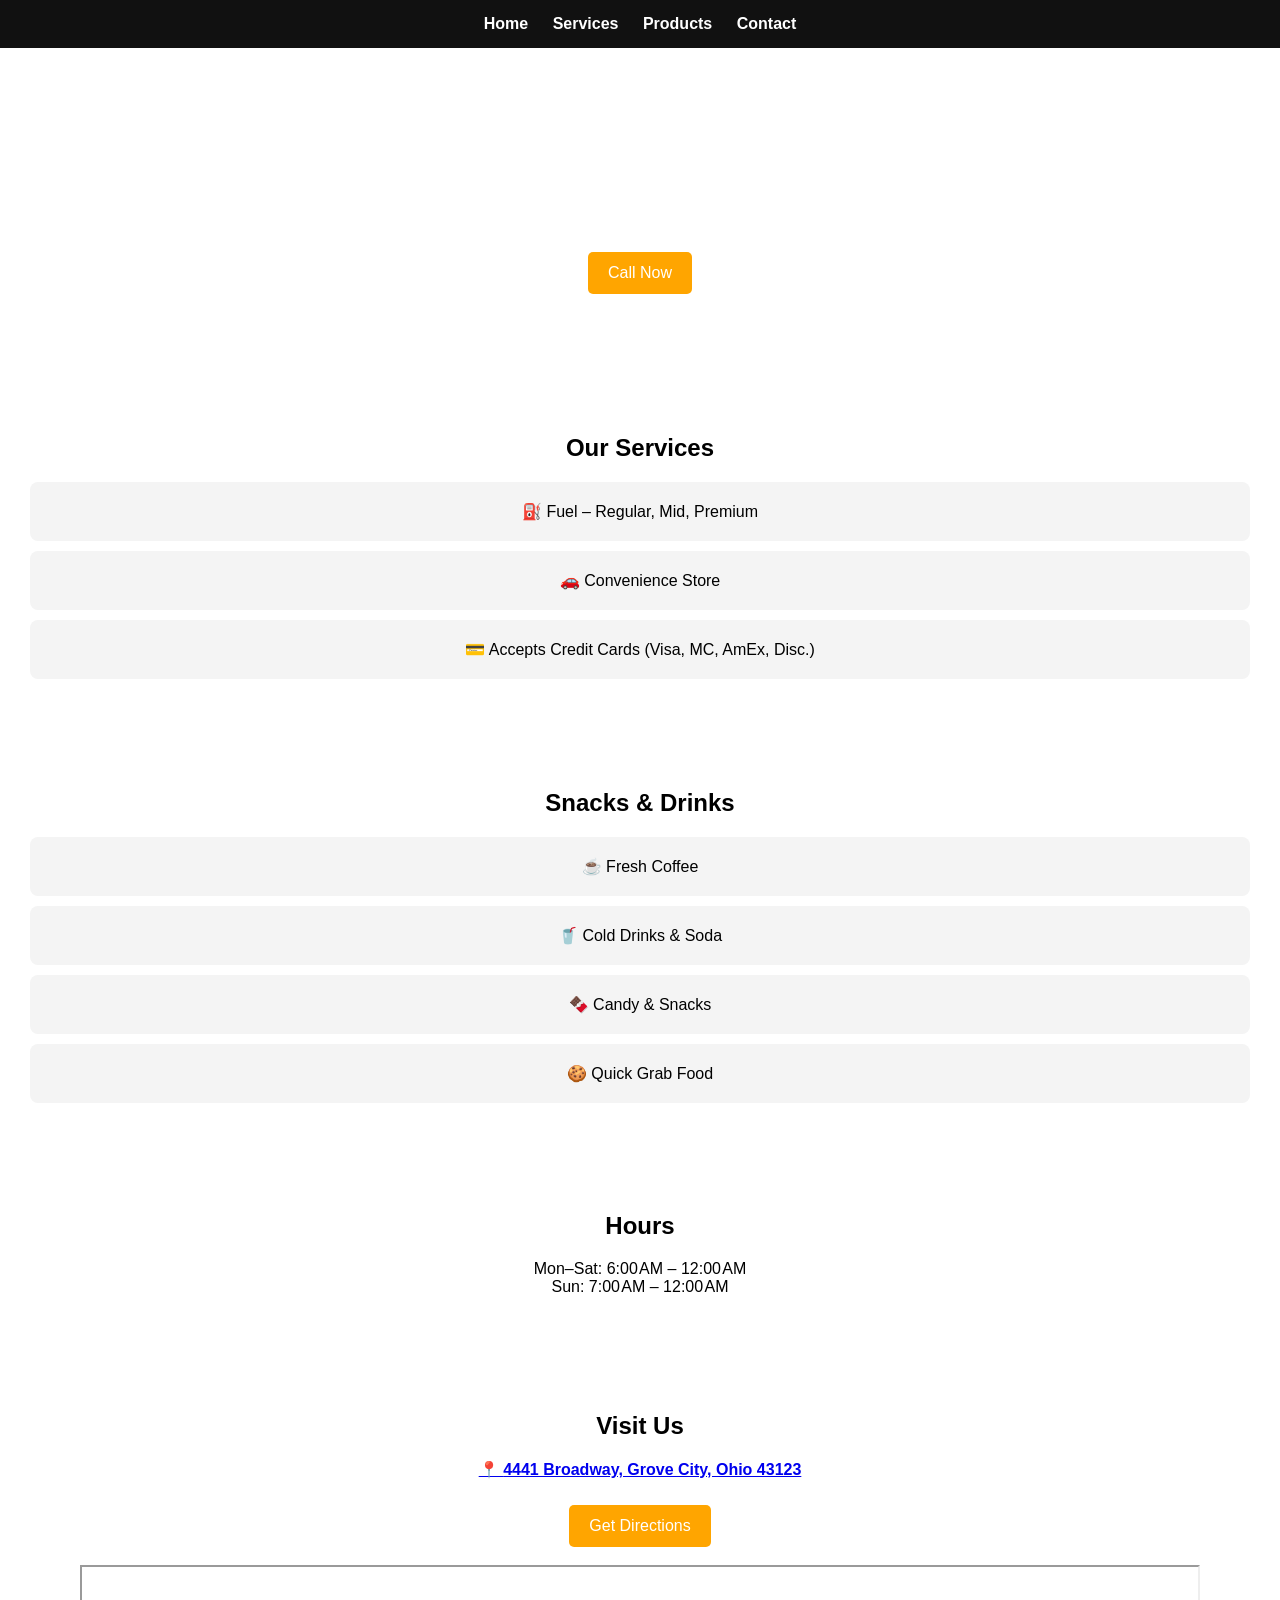
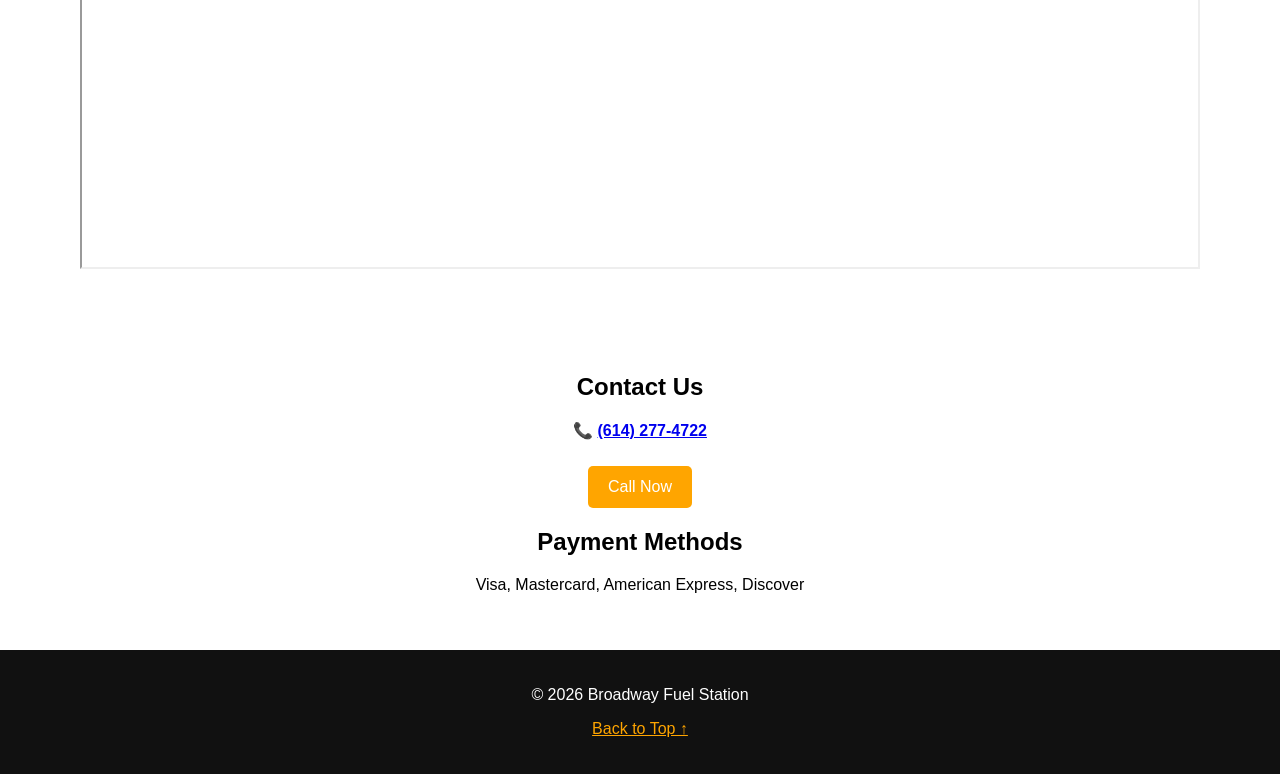
==== index.html @ 8892ad9f "Update index.html" ====
<!DOCTYPE html>
<html lang="en">
<head>
  <meta charset="UTF-8">
  <meta name="viewport" content="width=device-width, initial-scale=1.0">
  <title>Broadway Fuel Station | Gas Station in Grove City Ohio</title>
  <meta name="description" content="Broadway Fuel Station in Grove City Ohio offers gas, snacks, coffee, and quick service. Visit us at 4441 Broadway for fuel and convenience.">
  <style>
    html { scroll-behavior: smooth; }
    body { margin:0; font-family: Arial, sans-serif; }
    nav { background:#111; padding:15px; text-align:center; }
    nav a { color:white; margin:10px; text-decoration:none; font-weight:bold; }
    header {
      background:url('https://images.unsplash.com/photo-1556745757-8d76bdb6984b') no-repeat center/cover;
      color:white; padding:80px 20px; text-align:center;
    }
    section { padding:40px 20px; text-align:center; }
    .btn {
      background:orange; color:white; padding:12px 20px; text-decoration:none;
      display:inline-block; margin-top:10px; border-radius:5px;
    }
    .card {
      background:#f4f4f4; margin:10px; padding:20px; border-radius:8px;
    }
    footer {
      background:#111; color:white; text-align:center; padding:20px;
    }
  </style>
</head>
<body>

<!-- NAVIGATION -->
<nav>
  <a href="#home">Home</a>
  <a href="#services">Services</a>
  <a href="#products">Products</a>
  <a href="#contact">Contact</a>
</nav>

<!-- HERO HEADER -->
<header id="home">
  <h1><b>Broadway Fuel Station</b></h1>
  <p>Gas • Snacks • Coffee • Open Daily in Grove City</p>
  <a class="btn" href="tel:6142774722">Call Now</a>
</header>

<!-- SERVICES / AMENITIES -->
<section id="services">
  <h2><b>Our Services</b></h2>
  <div class="card">⛽ Fuel – Regular, Mid, Premium</div>
  <div class="card">🚗 Convenience Store</div>
  <div class="card">💳 Accepts Credit Cards (Visa, MC, AmEx, Disc.)</div>
</section>

<!-- PRODUCTS / SNACKS & DRINKS -->
<section id="products">
  <h2><b>Snacks & Drinks</b></h2>
  <div class="card">☕ Fresh Coffee</div>
  <div class="card">🥤 Cold Drinks & Soda</div>
  <div class="card">🍫 Candy & Snacks</div>
  <div class="card">🍪 Quick Grab Food</div>
</section>

<!-- OPENING HOURS -->
<section id="hours">
  <h2><b>Hours</b></h2>
  <p>Mon–Sat: 6:00 AM – 12:00 AM<br>Sun: 7:00 AM – 12:00 AM</p>
</section>

<!-- LOCATION & MAP -->
<section>
  <h2><b>Visit Us</b></h2>
  <p>
    <a href="https://www.google.com/maps?q=4441+Broadway+Grove+City+Ohio" target="_blank">
      📍 <b>4441 Broadway, Grove City, Ohio 43123</b>
    </a>
  </p>
  <a class="btn" href="https://www.google.com/maps?q=4441+Broadway+Grove+City+Ohio" target="_blank">Get Directions</a>
  <br><br>
  <iframe
    src="https://maps.google.com/maps?q=4441%20Broadway%20Grove%20City%20Ohio&z=15&output=embed"
    width="90%" height="300">
  </iframe>
</section>

<!-- CONTACT -->
<section id="contact">
  <h2><b>Contact Us</b></h2>
  <p>📞 <a href="tel:6142774722"><b>(614) 277-4722</b></a></p>
  <a class="btn" href="tel:6142774722">Call Now</a>
  <h2><b>Payment Methods</b></h2>
  <p>Visa, Mastercard, American Express, Discover</p>
</section>

<!-- FOOTER -->
<footer>
  <p>© 2026 Broadway Fuel Station</p>
  <p><a href="#home" style="color:orange;">Back to Top ↑</a></p>
</footer>
</body>
</html>
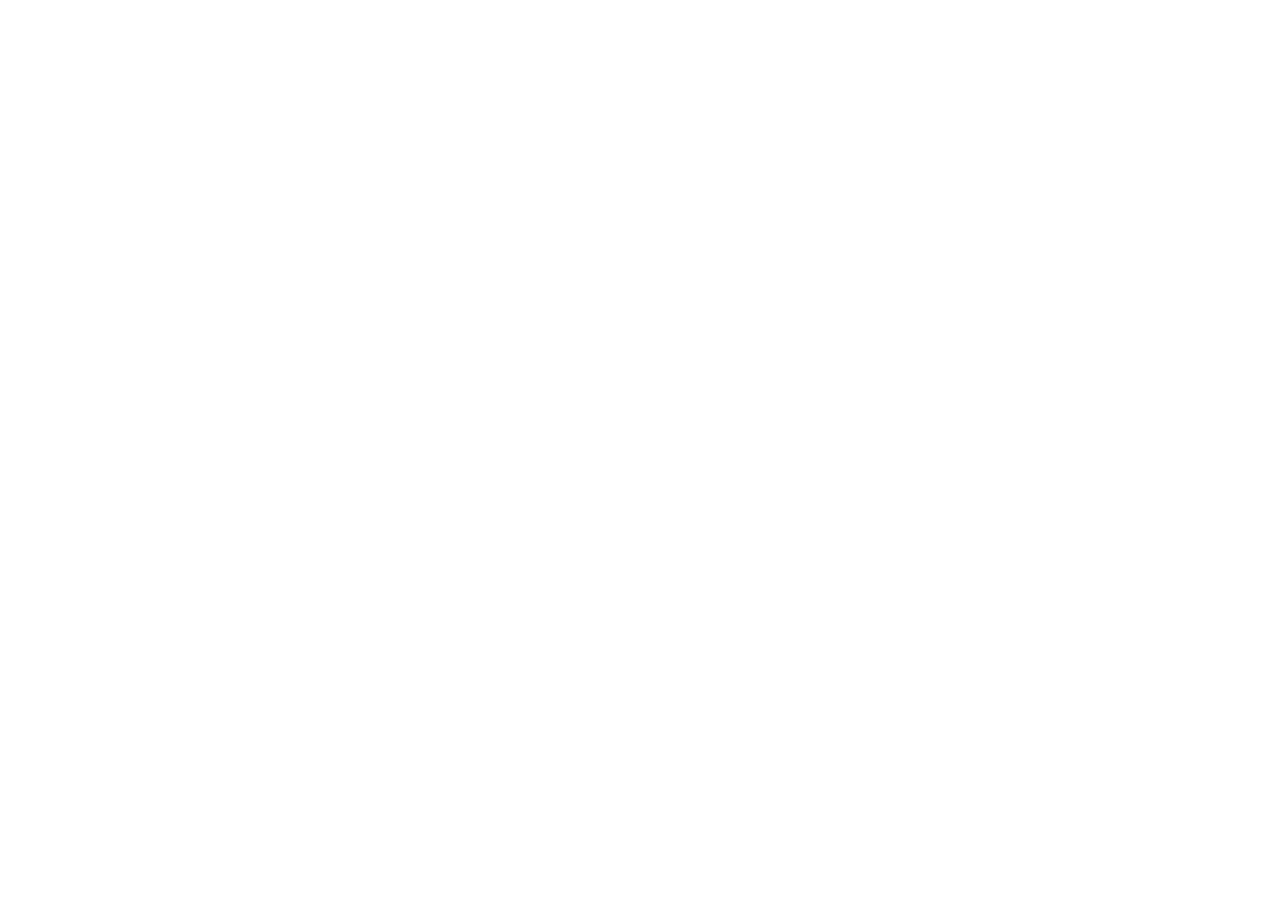
==== commit 2e3e3524: "Update index.html" ====
--- a/index.html
+++ b/index.html
@@ -1,102 +1,501 @@
 <!DOCTYPE html>
+
 <html lang="en">
+
 <head>
-  <meta charset="UTF-8">
-  <meta name="viewport" content="width=device-width, initial-scale=1.0">
-  <title>Broadway Fuel Station | Gas Station in Grove City Ohio</title>
-  <meta name="description" content="Broadway Fuel Station in Grove City Ohio offers gas, snacks, coffee, and quick service. Visit us at 4441 Broadway for fuel and convenience.">
+
+  <meta charset="UTF-8" />
+
+  <meta name="viewport" content="width=device-width, initial-scale=1.0" />
+
+  <title>Taylor Road Asian Market | Nepali & Indian Grocery Store in Reynoldsburg, OH</title>
+
+  <meta name="description" content="Taylor Road Asian Market is a Nepali and Indian grocery store in Reynoldsburg, OH. Fresh produce, spices, frozen foods, snacks, tea, household items, and more. Call, visit, or get directions today." />
+
+  <meta name="keywords" content="Nepali grocery store, Indian grocery store, Asian market, Reynoldsburg OH, Taylor Road Asian Market, Nepali food, Indian food, spices, frozen food" />
+
+  <meta name="author" content="Taylor Road Asian Market" />
+
+  <meta name="theme-color" content="#0f172a" />
+
+
+
+  <meta property="og:title" content="Taylor Road Asian Market" />
+
+  <meta property="og:description" content="Your local Nepali & Indian grocery store in Reynoldsburg, OH." />
+
+  <meta property="og:type" content="website" />
+
+
+
   <style>
+
+    :root {
+
+      --bg: #0b1020;
+
+      --card: #111827;
+
+      --card2: #1f2937;
+
+      --text: #e5e7eb;
+
+      --muted: #9ca3af;
+
+      --accent: #f59e0b;
+
+      --accent2: #22c55e;
+
+      --white: #ffffff;
+
+      --line: rgba(255,255,255,0.08);
+
+      --shadow: 0 18px 45px rgba(0,0,0,0.25);
+
+      --radius: 22px;
+
+      --max: 1180px;
+
+    }
+
+
+
+    * { box-sizing: border-box; }
+
     html { scroll-behavior: smooth; }
-    body { margin:0; font-family: Arial, sans-serif; }
-    nav { background:#111; padding:15px; text-align:center; }
-    nav a { color:white; margin:10px; text-decoration:none; font-weight:bold; }
-    header {
-      background:url('https://images.unsplash.com/photo-1556745757-8d76bdb6984b') no-repeat center/cover;
-      color:white; padding:80px 20px; text-align:center;
-    }
-    section { padding:40px 20px; text-align:center; }
+
+    body {
+
+      margin: 0;
+
+      font-family: Inter, ui-sans-serif, system-ui, -apple-system, BlinkMacSystemFont, "Segoe UI", sans-serif;
+
+      background:
+
+        radial-gradient(circle at top, rgba(245,158,11,0.12), transparent 35%),
+
+        linear-gradient(180deg, #0b1020 0%, #0f172a 100%);
+
+      color: var(--text);
+
+      line-height: 1.6;
+
+    }
+
+
+
+    a { color: inherit; text-decoration: none; }
+
+    img { max-width: 100%; display: block; }
+
+
+
+    .container {
+
+      width: min(100% - 32px, var(--max));
+
+      margin: 0 auto;
+
+    }
+
+
+
+    .topbar {
+
+      border-bottom: 1px solid var(--line);
+
+      backdrop-filter: blur(10px);
+
+      position: sticky;
+
+      top: 0;
+
+      z-index: 50;
+
+      background: rgba(11,16,32,0.85);
+
+    }
+
+
+
+    .nav {
+
+      display: flex;
+
+      align-items: center;
+
+      justify-content: space-between;
+
+      gap: 20px;
+
+      padding: 16px 0;
+
+    }
+
+
+
+    .brand {
+
+      display: flex;
+
+      align-items: center;
+
+      gap: 12px;
+
+      font-weight: 800;
+
+      letter-spacing: 0.2px;
+
+    }
+
+
+
+    .logo {
+
+      width: 42px;
+
+      height: 42px;
+
+      border-radius: 14px;
+
+      background: linear-gradient(135deg, #f59e0b, #ef4444);
+
+      display: grid;
+
+      place-items: center;
+
+      font-size: 20px;
+
+      box-shadow: var(--shadow);
+
+    }
+
+
+
+    .navlinks {
+
+      display: flex;
+
+      gap: 18px;
+
+      color: var(--muted);
+
+      font-size: 14px;
+
+      flex-wrap: wrap;
+
+      justify-content: center;
+
+    }
+
+
+
+    .navlinks a:hover { color: var(--white); }
+
+
+
+    .hero {
+
+      padding: 56px 0 28px;
+
+    }
+
+
+
+    .hero-grid {
+
+      display: grid;
+
+      grid-template-columns: 1.1fr 0.9fr;
+
+      gap: 28px;
+
+      align-items: center;
+
+    }
+
+
+
+    .eyebrow {
+
+      display: inline-flex;
+
+      align-items: center;
+
+      gap: 8px;
+
+      background: rgba(245,158,11,0.12);
+
+      color: #ffd18b;
+
+      border: 1px solid rgba(245,158,11,0.25);
+
+      padding: 8px 14px;
+
+      border-radius: 999px;
+
+      font-size: 13px;
+
+      margin-bottom: 18px;
+
+    }
+
+
+
+    h1 {
+
+      margin: 0 0 14px;
+
+      font-size: clamp(2.2rem, 6vw, 4.8rem);
+
+      line-height: 1.02;
+
+      letter-spacing: -0.03em;
+
+    }
+
+
+
+    .lead {
+
+      font-size: 1.05rem;
+
+      color: #d1d5db;
+
+      max-width: 60ch;
+
+      margin: 0 0 24px;
+
+    }
+
+
+
+    .cta-row {
+
+      display: flex;
+
+      gap: 12px;
+
+      flex-wrap: wrap;
+
+      margin-bottom: 24px;
+
+    }
+
+
+
     .btn {
-      background:orange; color:white; padding:12px 20px; text-decoration:none;
-      display:inline-block; margin-top:10px; border-radius:5px;
-    }
-    .card {
-      background:#f4f4f4; margin:10px; padding:20px; border-radius:8px;
-    }
-    footer {
-      background:#111; color:white; text-align:center; padding:20px;
-    }
-  </style>
-</head>
-<body>
-
-<!-- NAVIGATION -->
-<nav>
-  <a href="#home">Home</a>
-  <a href="#services">Services</a>
-  <a href="#products">Products</a>
-  <a href="#contact">Contact</a>
-</nav>
-
-<!-- HERO HEADER -->
-<header id="home">
-  <h1><b>Broadway Fuel Station</b></h1>
-  <p>Gas • Snacks • Coffee • Open Daily in Grove City</p>
-  <a class="btn" href="tel:6142774722">Call Now</a>
-</header>
-
-<!-- SERVICES / AMENITIES -->
-<section id="services">
-  <h2><b>Our Services</b></h2>
-  <div class="card">⛽ Fuel – Regular, Mid, Premium</div>
-  <div class="card">🚗 Convenience Store</div>
-  <div class="card">💳 Accepts Credit Cards (Visa, MC, AmEx, Disc.)</div>
-</section>
-
-<!-- PRODUCTS / SNACKS & DRINKS -->
-<section id="products">
-  <h2><b>Snacks & Drinks</b></h2>
-  <div class="card">☕ Fresh Coffee</div>
-  <div class="card">🥤 Cold Drinks & Soda</div>
-  <div class="card">🍫 Candy & Snacks</div>
-  <div class="card">🍪 Quick Grab Food</div>
-</section>
-
-<!-- OPENING HOURS -->
-<section id="hours">
-  <h2><b>Hours</b></h2>
-  <p>Mon–Sat: 6:00 AM – 12:00 AM<br>Sun: 7:00 AM – 12:00 AM</p>
-</section>
-
-<!-- LOCATION & MAP -->
-<section>
-  <h2><b>Visit Us</b></h2>
-  <p>
-    <a href="https://www.google.com/maps?q=4441+Broadway+Grove+City+Ohio" target="_blank">
-      📍 <b>4441 Broadway, Grove City, Ohio 43123</b>
-    </a>
-  </p>
-  <a class="btn" href="https://www.google.com/maps?q=4441+Broadway+Grove+City+Ohio" target="_blank">Get Directions</a>
-  <br><br>
-  <iframe
-    src="https://maps.google.com/maps?q=4441%20Broadway%20Grove%20City%20Ohio&z=15&output=embed"
-    width="90%" height="300">
-  </iframe>
-</section>
-
-<!-- CONTACT -->
-<section id="contact">
-  <h2><b>Contact Us</b></h2>
-  <p>📞 <a href="tel:6142774722"><b>(614) 277-4722</b></a></p>
-  <a class="btn" href="tel:6142774722">Call Now</a>
-  <h2><b>Payment Methods</b></h2>
-  <p>Visa, Mastercard, American Express, Discover</p>
-</section>
-
-<!-- FOOTER -->
-<footer>
-  <p>© 2026 Broadway Fuel Station</p>
-  <p><a href="#home" style="color:orange;">Back to Top ↑</a></p>
-</footer>
-</body>
-</html>
-
+
+      display: inline-flex;
+
+      align-items: center;
+
+      justify-content: center;
+
+      gap: 10px;
+
+      padding: 14px 18px;
+
+      border-radius: 14px;
+
+      font-weight: 700;
+
+      border: 1px solid transparent;
+
+      transition: 0.2s ease;
+
+      box-shadow: var(--shadow);
+
+    }
+
+
+
+    .btn:hover { transform: translateY(-2px); }
+
+
+
+    .btn.primary {
+
+      background: linear-gradient(135deg, #f59e0b, #f97316);
+
+      color: #111827;
+
+    }
+
+
+
+    .btn.secondary {
+
+      background: rgba(255,255,255,0.06);
+
+      border-color: var(--line);
+
+      color: var(--white);
+
+    }
+
+
+
+    .hero-points {
+
+      display: grid;
+
+      grid-template-columns: repeat(3, 1fr);
+
+      gap: 12px;
+
+      margin-top: 18px;
+
+    }
+
+
+
+    .point {
+
+      background: rgba(255,255,255,0.05);
+
+      border: 1px solid var(--line);
+
+      border-radius: 18px;
+
+      padding: 14px;
+
+    }
+
+
+
+    .point strong {
+
+      display: block;
+
+      font-size: 1.1rem;
+
+      margin-bottom: 6px;
+
+      color: var(--white);
+
+    }
+
+
+
+    .preview {
+
+      background: linear-gradient(180deg, rgba(255,255,255,0.08), rgba(255,255,255,0.04));
+
+      border: 1px solid var(--line);
+
+      border-radius: 28px;
+
+      padding: 18px;
+
+      box-shadow: var(--shadow);
+
+    }
+
+
+
+    .preview-card {
+
+      border-radius: 22px;
+
+      overflow: hidden;
+
+      background: #0b1220;
+
+      border: 1px solid var(--line);
+
+    }
+
+
+
+    .preview-image {
+
+      aspect-ratio: 1.1 / 0.8;
+
+      background:
+
+        linear-gradient(180deg, rgba(0,0,0,0.08), rgba(0,0,0,0.22)),
+
+        url('https://images.unsplash.com/photo-1542838132-92c53300491e?auto=format&fit=crop&w=1200&q=80') center/cover;
+
+      position: relative;
+
+    }
+
+
+
+    .preview-image::after {
+
+      content: "Fresh Groceries • Fast Service • Local Favorites";
+
+      position: absolute;
+
+      left: 16px;
+
+      bottom: 16px;
+
+      background: rgba(17,24,39,0.8);
+
+      border: 1px solid rgba(255,255,255,0.12);
+
+      padding: 10px 14px;
+
+      border-radius: 999px;
+
+      font-size: 13px;
+
+      backdrop-filter: blur(10px);
+
+    }
+
+
+
+    .preview-body {
+
+      padding: 18px;
+
+    }
+
+
+
+    .rating {
+
+      display: inline-flex;
+
+      align-items: center;
+
+      gap: 8px;
+
+      background: rgba(34,197,94,0.12);
+
+      color: #bbf7d0;
+
+      border: 1px solid rgba(34,197,94,0.2);
+
+      border-radius: 999px;
+
+      padding: 8px 12px;
+
+      font-size: 13px;
+
+      margin-bottom: 12px;
+
+    }
+
+
+
+    .section {
+
+      padding: 24px 0 60px;
+
+    }
+
+
+
+    .section h2 {
+
+      font-size: clamp(1.6rem, 3vw, 2.4rem);
+
+      margin: 0 0
+
+...
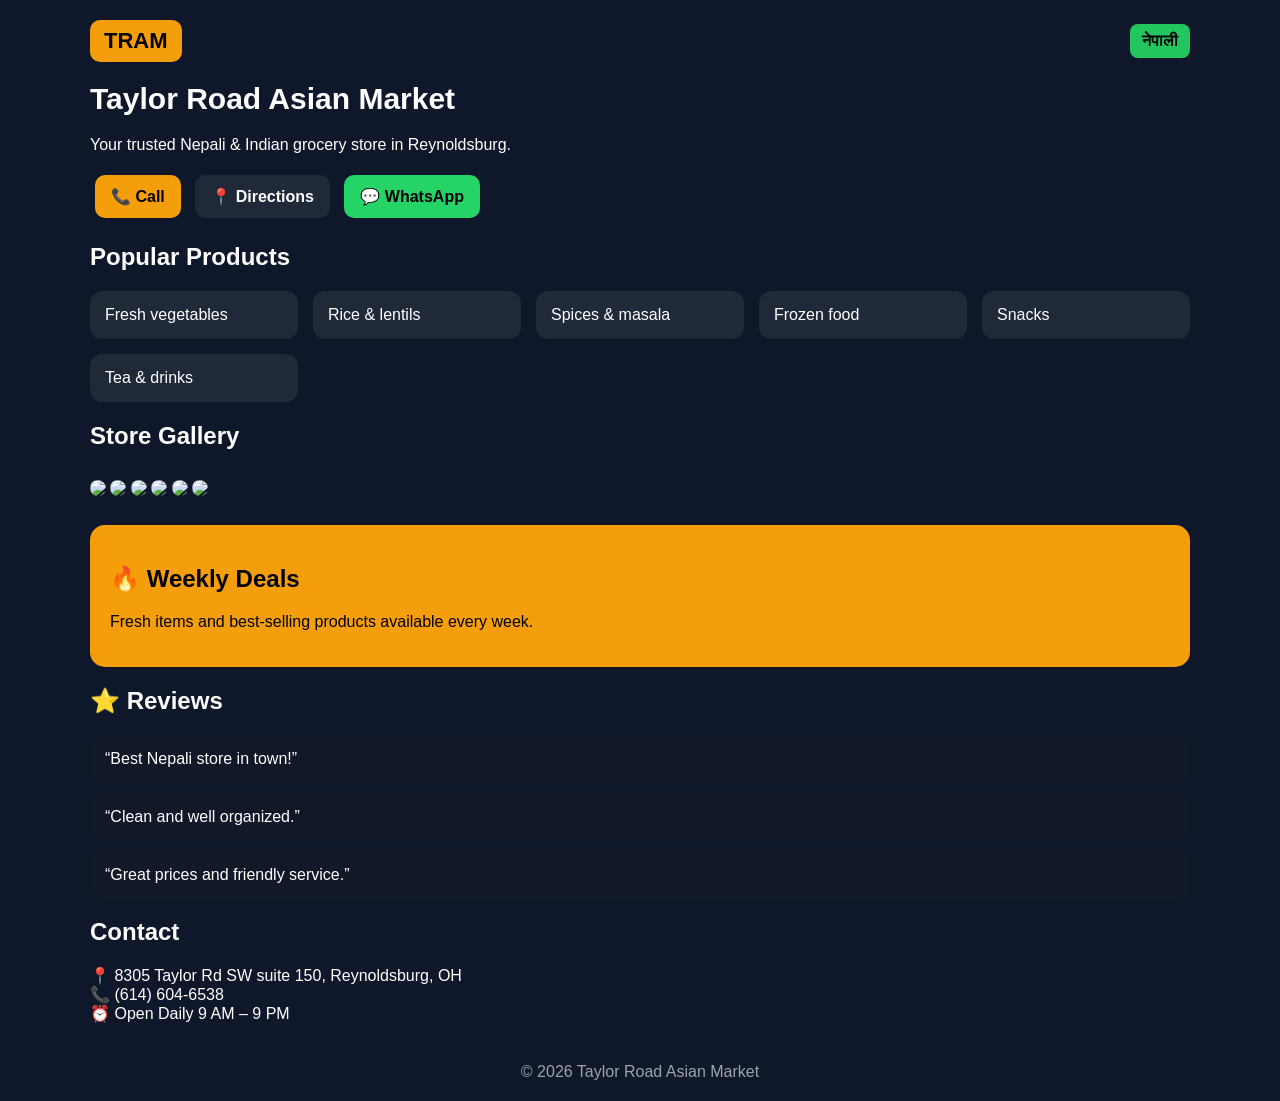
==== commit 4cb70cfd: "Update index.html" ====
--- a/index.html
+++ b/index.html
@@ -1,501 +1,205 @@
 <!DOCTYPE html>
-
 <html lang="en">
-
 <head>
-
-  <meta charset="UTF-8" />
-
-  <meta name="viewport" content="width=device-width, initial-scale=1.0" />
-
-  <title>Taylor Road Asian Market | Nepali & Indian Grocery Store in Reynoldsburg, OH</title>
-
-  <meta name="description" content="Taylor Road Asian Market is a Nepali and Indian grocery store in Reynoldsburg, OH. Fresh produce, spices, frozen foods, snacks, tea, household items, and more. Call, visit, or get directions today." />
-
-  <meta name="keywords" content="Nepali grocery store, Indian grocery store, Asian market, Reynoldsburg OH, Taylor Road Asian Market, Nepali food, Indian food, spices, frozen food" />
-
-  <meta name="author" content="Taylor Road Asian Market" />
-
-  <meta name="theme-color" content="#0f172a" />
-
-
-
-  <meta property="og:title" content="Taylor Road Asian Market" />
-
-  <meta property="og:description" content="Your local Nepali & Indian grocery store in Reynoldsburg, OH." />
-
-  <meta property="og:type" content="website" />
-
-
-
-  <style>
-
-    :root {
-
-      --bg: #0b1020;
-
-      --card: #111827;
-
-      --card2: #1f2937;
-
-      --text: #e5e7eb;
-
-      --muted: #9ca3af;
-
-      --accent: #f59e0b;
-
-      --accent2: #22c55e;
-
-      --white: #ffffff;
-
-      --line: rgba(255,255,255,0.08);
-
-      --shadow: 0 18px 45px rgba(0,0,0,0.25);
-
-      --radius: 22px;
-
-      --max: 1180px;
-
-    }
-
-
-
-    * { box-sizing: border-box; }
-
-    html { scroll-behavior: smooth; }
-
-    body {
-
-      margin: 0;
-
-      font-family: Inter, ui-sans-serif, system-ui, -apple-system, BlinkMacSystemFont, "Segoe UI", sans-serif;
-
-      background:
-
-        radial-gradient(circle at top, rgba(245,158,11,0.12), transparent 35%),
-
-        linear-gradient(180deg, #0b1020 0%, #0f172a 100%);
-
-      color: var(--text);
-
-      line-height: 1.6;
-
-    }
-
-
-
-    a { color: inherit; text-decoration: none; }
-
-    img { max-width: 100%; display: block; }
-
-
-
-    .container {
-
-      width: min(100% - 32px, var(--max));
-
-      margin: 0 auto;
-
-    }
-
-
-
-    .topbar {
-
-      border-bottom: 1px solid var(--line);
-
-      backdrop-filter: blur(10px);
-
-      position: sticky;
-
-      top: 0;
-
-      z-index: 50;
-
-      background: rgba(11,16,32,0.85);
-
-    }
-
-
-
-    .nav {
-
-      display: flex;
-
-      align-items: center;
-
-      justify-content: space-between;
-
-      gap: 20px;
-
-      padding: 16px 0;
-
-    }
-
-
-
-    .brand {
-
-      display: flex;
-
-      align-items: center;
-
-      gap: 12px;
-
-      font-weight: 800;
-
-      letter-spacing: 0.2px;
-
-    }
-
-
-
-    .logo {
-
-      width: 42px;
-
-      height: 42px;
-
-      border-radius: 14px;
-
-      background: linear-gradient(135deg, #f59e0b, #ef4444);
-
-      display: grid;
-
-      place-items: center;
-
-      font-size: 20px;
-
-      box-shadow: var(--shadow);
-
-    }
-
-
-
-    .navlinks {
-
-      display: flex;
-
-      gap: 18px;
-
-      color: var(--muted);
-
-      font-size: 14px;
-
-      flex-wrap: wrap;
-
-      justify-content: center;
-
-    }
-
-
-
-    .navlinks a:hover { color: var(--white); }
-
-
-
-    .hero {
-
-      padding: 56px 0 28px;
-
-    }
-
-
-
-    .hero-grid {
-
-      display: grid;
-
-      grid-template-columns: 1.1fr 0.9fr;
-
-      gap: 28px;
-
-      align-items: center;
-
-    }
-
-
-
-    .eyebrow {
-
-      display: inline-flex;
-
-      align-items: center;
-
-      gap: 8px;
-
-      background: rgba(245,158,11,0.12);
-
-      color: #ffd18b;
-
-      border: 1px solid rgba(245,158,11,0.25);
-
-      padding: 8px 14px;
-
-      border-radius: 999px;
-
-      font-size: 13px;
-
-      margin-bottom: 18px;
-
-    }
-
-
-
-    h1 {
-
-      margin: 0 0 14px;
-
-      font-size: clamp(2.2rem, 6vw, 4.8rem);
-
-      line-height: 1.02;
-
-      letter-spacing: -0.03em;
-
-    }
-
-
-
-    .lead {
-
-      font-size: 1.05rem;
-
-      color: #d1d5db;
-
-      max-width: 60ch;
-
-      margin: 0 0 24px;
-
-    }
-
-
-
-    .cta-row {
-
-      display: flex;
-
-      gap: 12px;
-
-      flex-wrap: wrap;
-
-      margin-bottom: 24px;
-
-    }
-
-
-
-    .btn {
-
-      display: inline-flex;
-
-      align-items: center;
-
-      justify-content: center;
-
-      gap: 10px;
-
-      padding: 14px 18px;
-
-      border-radius: 14px;
-
-      font-weight: 700;
-
-      border: 1px solid transparent;
-
-      transition: 0.2s ease;
-
-      box-shadow: var(--shadow);
-
-    }
-
-
-
-    .btn:hover { transform: translateY(-2px); }
-
-
-
-    .btn.primary {
-
-      background: linear-gradient(135deg, #f59e0b, #f97316);
-
-      color: #111827;
-
-    }
-
-
-
-    .btn.secondary {
-
-      background: rgba(255,255,255,0.06);
-
-      border-color: var(--line);
-
-      color: var(--white);
-
-    }
-
-
-
-    .hero-points {
-
-      display: grid;
-
-      grid-template-columns: repeat(3, 1fr);
-
-      gap: 12px;
-
-      margin-top: 18px;
-
-    }
-
-
-
-    .point {
-
-      background: rgba(255,255,255,0.05);
-
-      border: 1px solid var(--line);
-
-      border-radius: 18px;
-
-      padding: 14px;
-
-    }
-
-
-
-    .point strong {
-
-      display: block;
-
-      font-size: 1.1rem;
-
-      margin-bottom: 6px;
-
-      color: var(--white);
-
-    }
-
-
-
-    .preview {
-
-      background: linear-gradient(180deg, rgba(255,255,255,0.08), rgba(255,255,255,0.04));
-
-      border: 1px solid var(--line);
-
-      border-radius: 28px;
-
-      padding: 18px;
-
-      box-shadow: var(--shadow);
-
-    }
-
-
-
-    .preview-card {
-
-      border-radius: 22px;
-
-      overflow: hidden;
-
-      background: #0b1220;
-
-      border: 1px solid var(--line);
-
-    }
-
-
-
-    .preview-image {
-
-      aspect-ratio: 1.1 / 0.8;
-
-      background:
-
-        linear-gradient(180deg, rgba(0,0,0,0.08), rgba(0,0,0,0.22)),
-
-        url('https://images.unsplash.com/photo-1542838132-92c53300491e?auto=format&fit=crop&w=1200&q=80') center/cover;
-
-      position: relative;
-
-    }
-
-
-
-    .preview-image::after {
-
-      content: "Fresh Groceries • Fast Service • Local Favorites";
-
-      position: absolute;
-
-      left: 16px;
-
-      bottom: 16px;
-
-      background: rgba(17,24,39,0.8);
-
-      border: 1px solid rgba(255,255,255,0.12);
-
-      padding: 10px 14px;
-
-      border-radius: 999px;
-
-      font-size: 13px;
-
-      backdrop-filter: blur(10px);
-
-    }
-
-
-
-    .preview-body {
-
-      padding: 18px;
-
-    }
-
-
-
-    .rating {
-
-      display: inline-flex;
-
-      align-items: center;
-
-      gap: 8px;
-
-      background: rgba(34,197,94,0.12);
-
-      color: #bbf7d0;
-
-      border: 1px solid rgba(34,197,94,0.2);
-
-      border-radius: 999px;
-
-      padding: 8px 12px;
-
-      font-size: 13px;
-
-      margin-bottom: 12px;
-
-    }
-
-
-
-    .section {
-
-      padding: 24px 0 60px;
-
-    }
-
-
-
-    .section h2 {
-
-      font-size: clamp(1.6rem, 3vw, 2.4rem);
-
-      margin: 0 0
-
-...
+<meta charset="UTF-8">
+<meta name="viewport" content="width=device-width, initial-scale=1.0">
+
+<title>Taylor Road Asian Market | Nepali & Indian Grocery</title>
+
+<style>
+body {
+  margin:0;
+  font-family:Arial;
+  background:#0f172a;
+  color:white;
+}
+
+.container {
+  max-width:1100px;
+  margin:auto;
+  padding:20px;
+}
+
+.header {
+  display:flex;
+  justify-content:space-between;
+  align-items:center;
+}
+
+.logo {
+  font-size:22px;
+  font-weight:bold;
+  background:#f59e0b;
+  color:black;
+  padding:8px 14px;
+  border-radius:10px;
+}
+
+.lang {
+  background:#22c55e;
+  padding:8px 12px;
+  border-radius:8px;
+  cursor:pointer;
+  font-weight:bold;
+  color:black;
+}
+
+h1 {
+  font-size:30px;
+}
+
+.btn {
+  padding:12px 16px;
+  margin:5px;
+  border-radius:10px;
+  text-decoration:none;
+  display:inline-block;
+  font-weight:bold;
+}
+
+.call { background:#f59e0b; color:black; }
+.map { background:#1f2937; color:white; }
+.whatsapp { background:#25D366; color:black; }
+
+.grid {
+  display:grid;
+  grid-template-columns:repeat(auto-fit,minmax(200px,1fr));
+  gap:15px;
+  margin-top:20px;
+}
+
+.card {
+  background:#1f2937;
+  padding:15px;
+  border-radius:12px;
+}
+
+.gallery img {
+  width:100%;
+  border-radius:10px;
+  margin-top:10px;
+}
+
+.deals {
+  background:#f59e0b;
+  color:black;
+  padding:20px;
+  border-radius:15px;
+  margin-top:25px;
+}
+
+.review {
+  background:#111827;
+  padding:15px;
+  border-radius:12px;
+  margin-top:10px;
+}
+
+.footer {
+  margin-top:40px;
+  text-align:center;
+  color:#9ca3af;
+}
+</style>
+</head>
+
+<body>
+
+<div class="container">
+
+<div class="header">
+<div class="logo">TRAM</div>
+<div class="lang" onclick="toggleLang()">नेपाली</div>
+</div>
+
+<h1 id="title">Taylor Road Asian Market</h1>
+
+<p id="desc">Your trusted Nepali & Indian grocery store in Reynoldsburg.</p>
+
+<a href="tel:+16146046538" class="btn call">📞 Call</a>
+<a href="https://maps.google.com/?q=8305+Taylor+Rd+SW" target="_blank" class="btn map">📍 Directions</a>
+<a href="https://wa.me/16146046538" target="_blank" class="btn whatsapp">💬 WhatsApp</a>
+
+<h2 id="products">Popular Products</h2>
+
+<div class="grid">
+<div class="card" id="p1">Fresh vegetables</div>
+<div class="card" id="p2">Rice & lentils</div>
+<div class="card" id="p3">Spices & masala</div>
+<div class="card" id="p4">Frozen food</div>
+<div class="card" id="p5">Snacks</div>
+<div class="card" id="p6">Tea & drinks</div>
+</div>
+
+<h2 id="galleryTitle">Store Gallery</h2>
+
+<div class="gallery">
+<img src="images/store1.jpg">
+<img src="images/store2.jpg">
+<img src="images/store3.jpg">
+<img src="images/store4.jpg">
+<img src="images/store5.jpg">
+<img src="images/store6.jpg">
+</div>
+
+<div class="deals">
+<h2 id="dealTitle">🔥 Weekly Deals</h2>
+<p id="dealText">Fresh items and best-selling products available every week.</p>
+</div>
+
+<h2>⭐ Reviews</h2>
+
+<div class="review">“Best Nepali store in town!”</div>
+<div class="review">“Clean and well organized.”</div>
+<div class="review">“Great prices and friendly service.”</div>
+
+<h2 id="contact">Contact</h2>
+
+<p>
+📍 8305 Taylor Rd SW suite 150, Reynoldsburg, OH<br>
+📞 (614) 604-6538<br>
+⏰ Open Daily 9 AM – 9 PM
+</p>
+
+<div class="footer">
+© 2026 Taylor Road Asian Market
+</div>
+
+</div>
+
+<script>
+let np=false;
+
+function toggleLang(){
+np=!np;
+
+if(np){
+document.getElementById("title").innerText="टेलर रोड एशियन मार्केट";
+document.getElementById("desc").innerText="तपाईंको भरपर्दो नेपाली तथा भारतीय किराना पसल";
+
+document.getElementById("products").innerText="लोकप्रिय सामान";
+
+document.getElementById("p1").innerText="ताजा तरकारी";
+document.getElementById("p2").innerText="चामल र दाल";
+document.getElementById("p3").innerText="मसला";
+document.getElementById("p4").innerText="फ्रोजन खाना";
+document.getElementById("p5").innerText="नास्ता";
+document.getElementById("p6").innerText="चिया र पेय पदार्थ";
+
+document.getElementById("galleryTitle").innerText="पसलका फोटोहरू";
+
+document.getElementById("dealTitle").innerText="🔥 साप्ताहिक अफर";
+document.getElementById("dealText").innerText="हरेक हप्ता नयाँ अफरहरू उपलब्ध छन्";
+
+document.getElementById("contact").innerText="सम्पर्क";
+
+document.querySelector(".lang").innerText="English";
+
+}else{
+location.reload();
+}
+}
+</script>
+
+</body>
+</html>
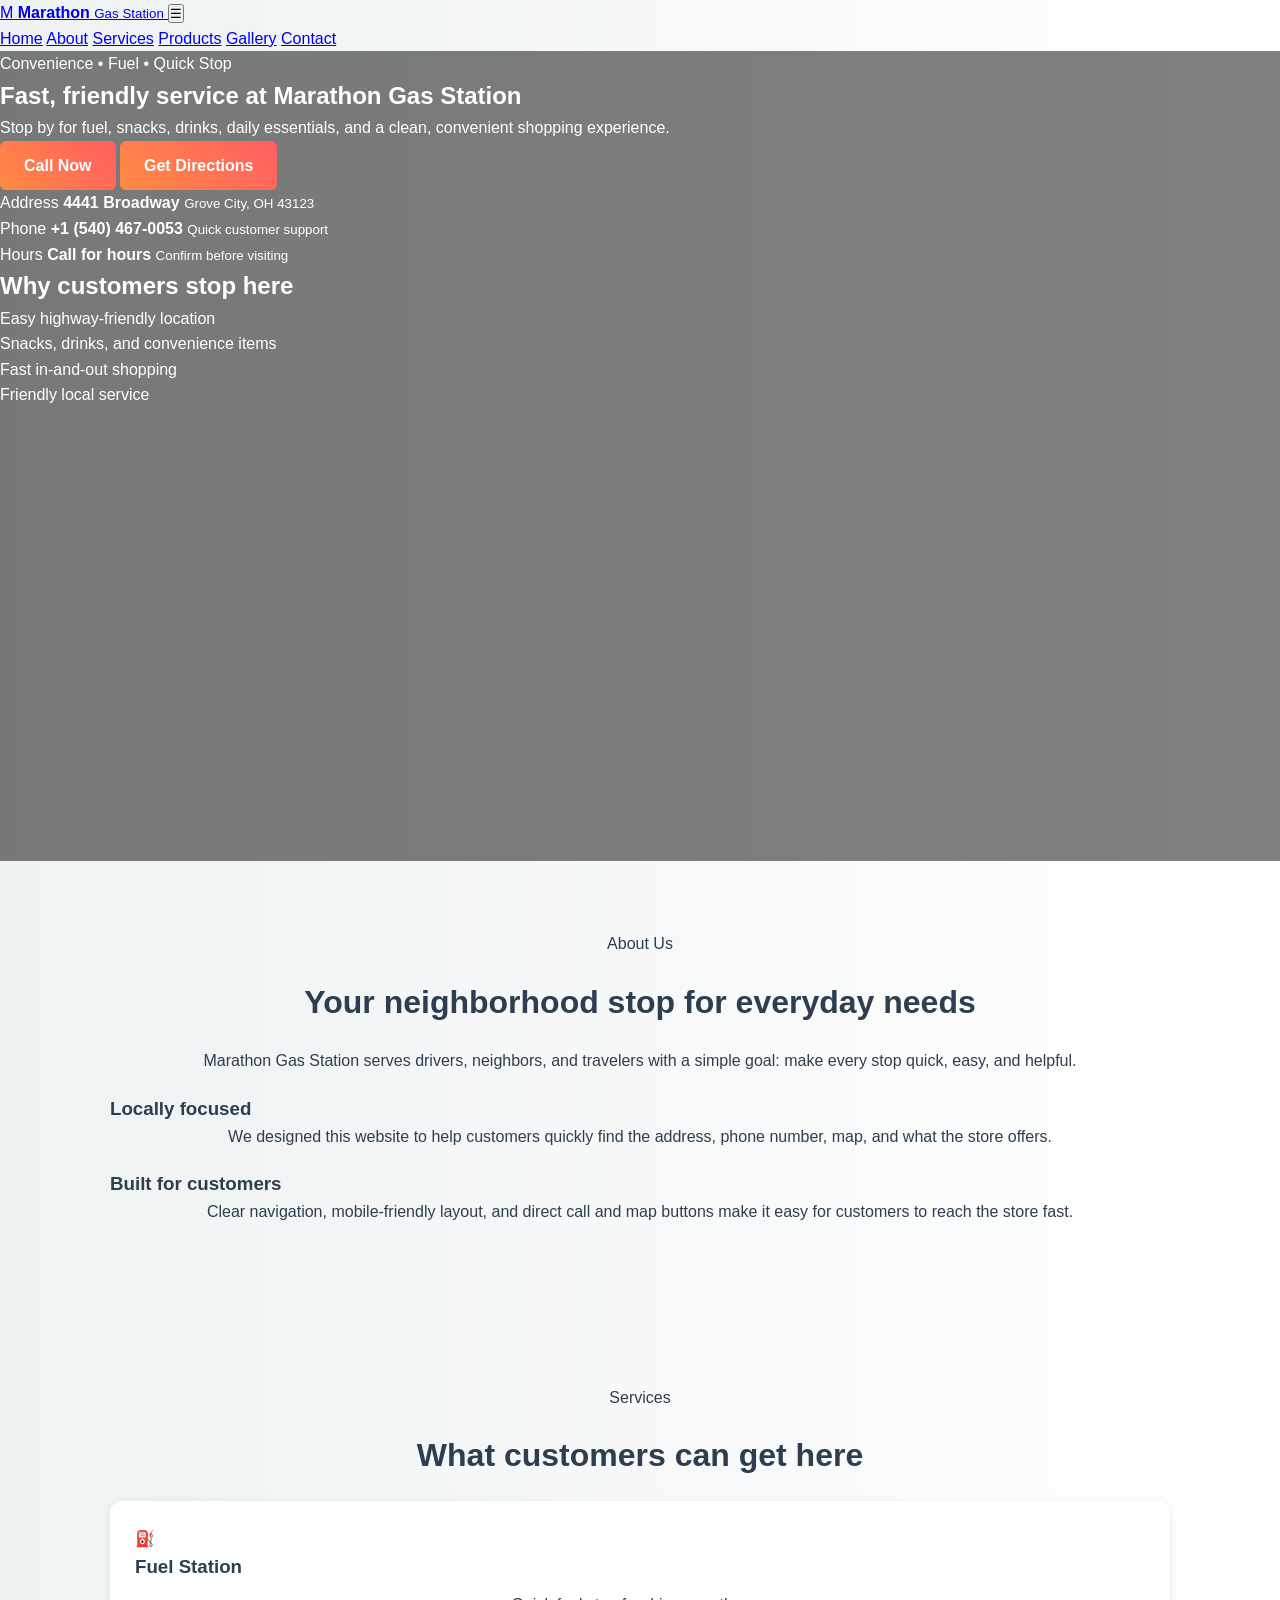
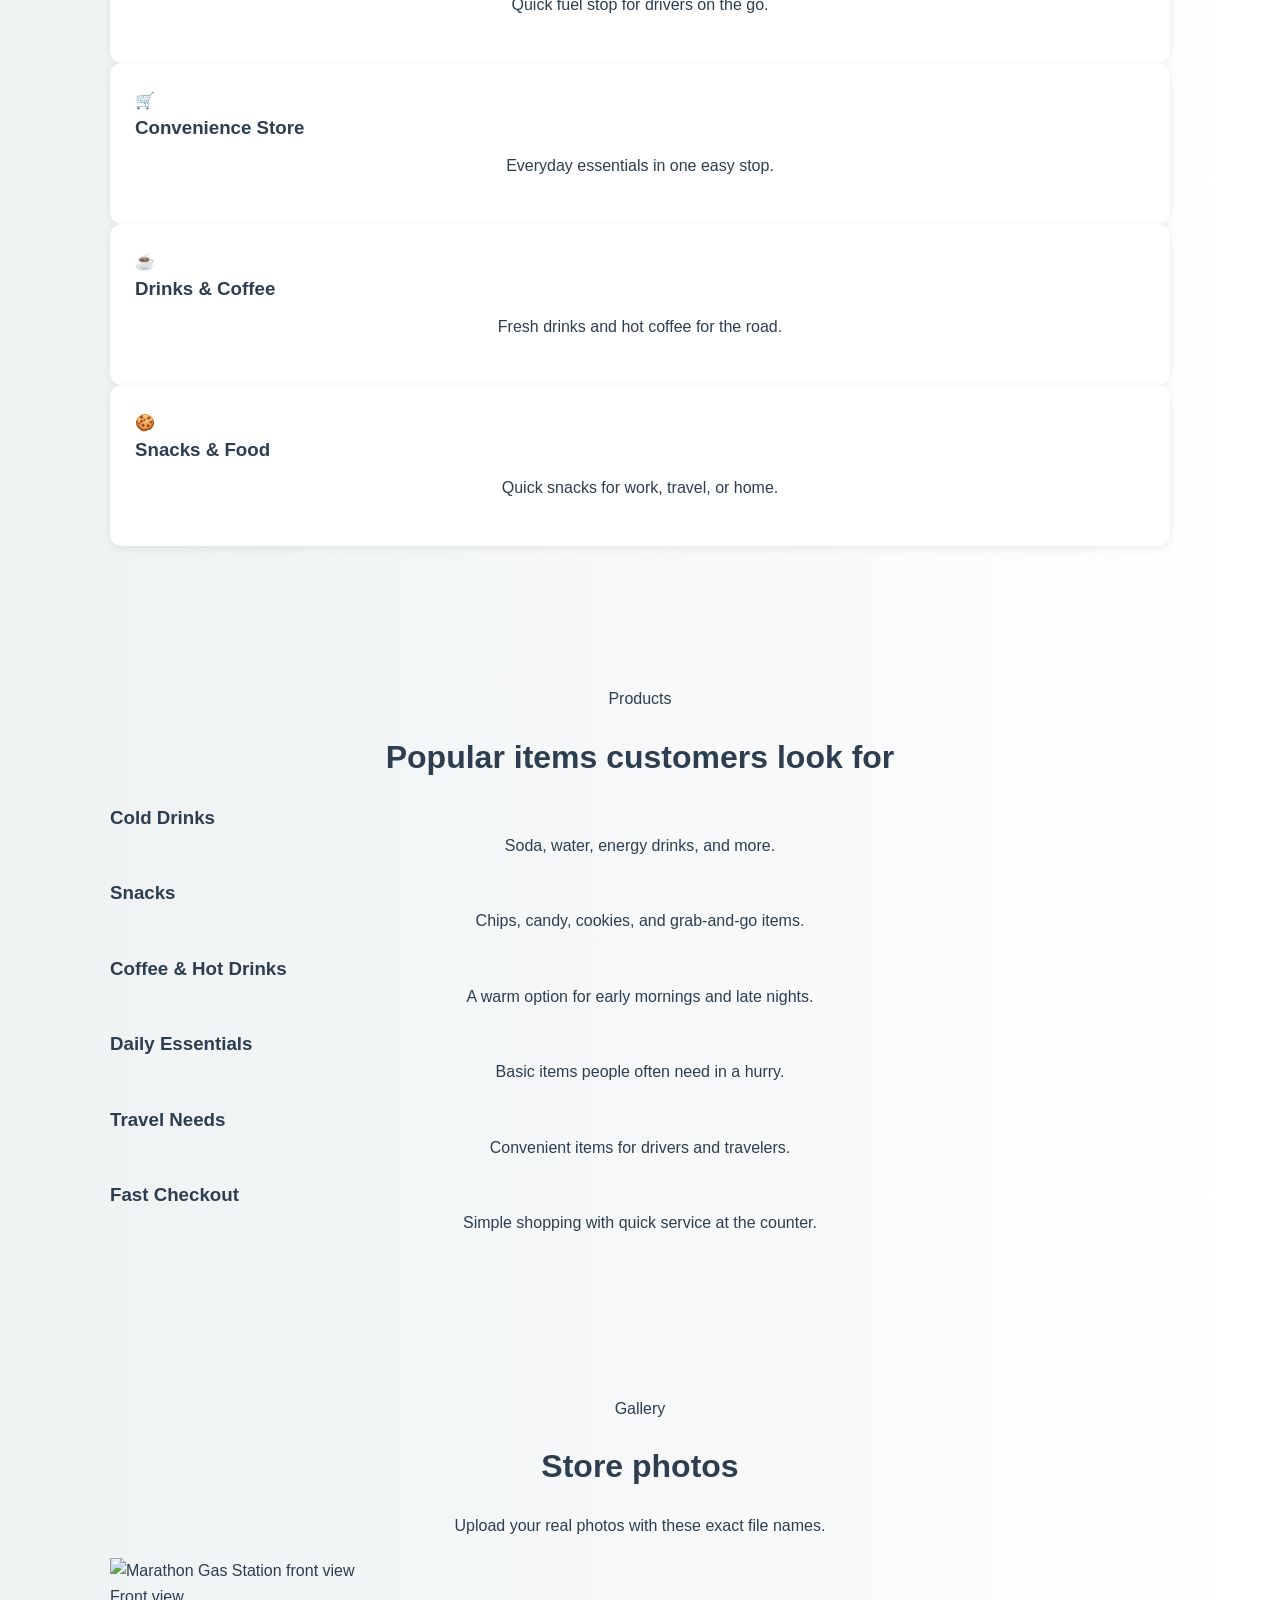
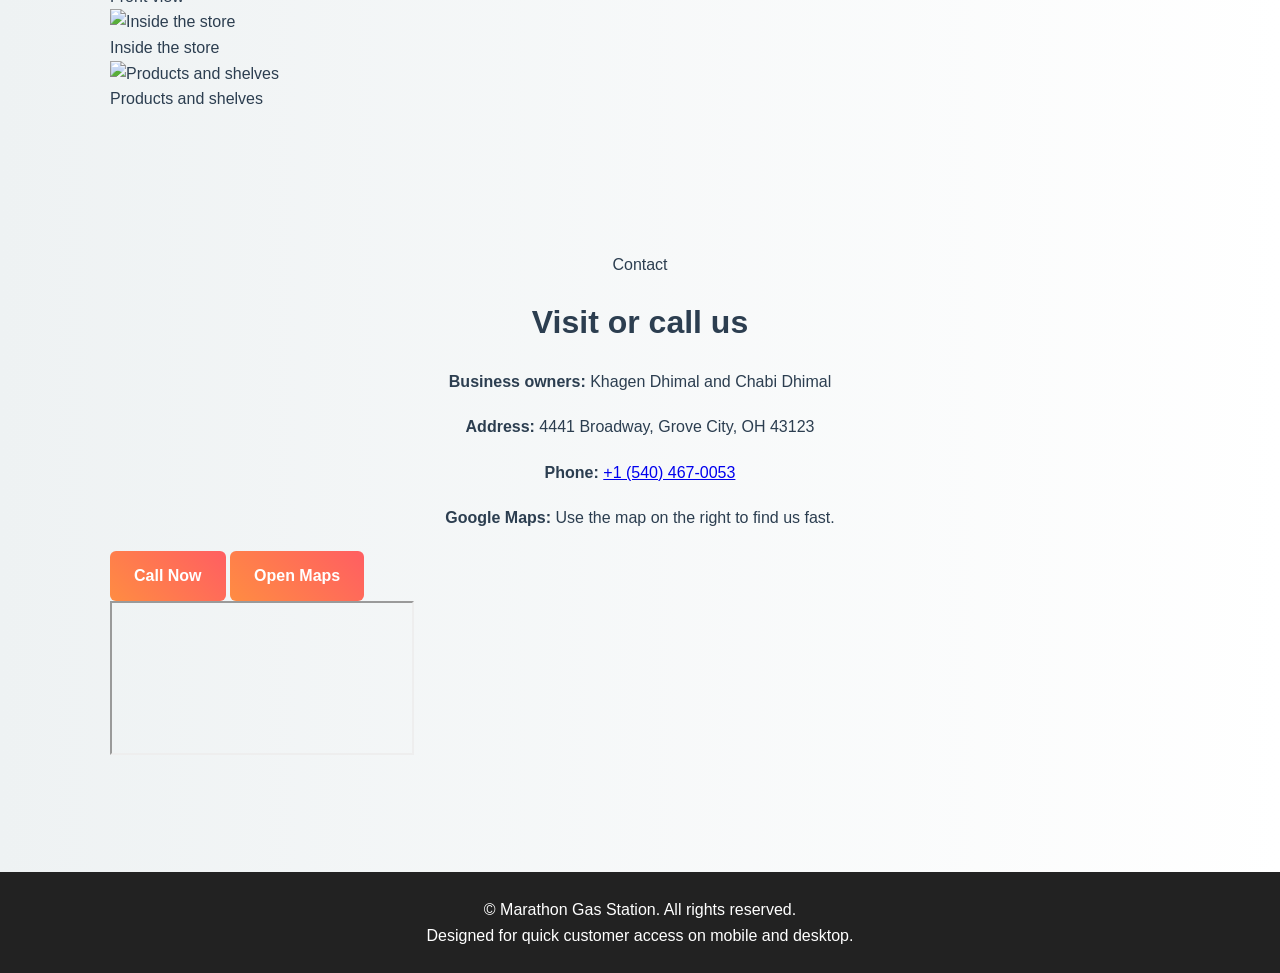
==== commit 9f2cd44d: "Update index.html" ====
--- a/index.html
+++ b/index.html
@@ -1,205 +1,249 @@
 <!DOCTYPE html>
 <html lang="en">
 <head>
-<meta charset="UTF-8">
-<meta name="viewport" content="width=device-width, initial-scale=1.0">
-
-<title>Taylor Road Asian Market | Nepali & Indian Grocery</title>
-
-<style>
-body {
-  margin:0;
-  font-family:Arial;
-  background:#0f172a;
-  color:white;
-}
-
-.container {
-  max-width:1100px;
-  margin:auto;
-  padding:20px;
-}
-
-.header {
-  display:flex;
-  justify-content:space-between;
-  align-items:center;
-}
-
-.logo {
-  font-size:22px;
-  font-weight:bold;
-  background:#f59e0b;
-  color:black;
-  padding:8px 14px;
-  border-radius:10px;
-}
-
-.lang {
-  background:#22c55e;
-  padding:8px 12px;
-  border-radius:8px;
-  cursor:pointer;
-  font-weight:bold;
-  color:black;
-}
-
-h1 {
-  font-size:30px;
-}
-
-.btn {
-  padding:12px 16px;
-  margin:5px;
-  border-radius:10px;
-  text-decoration:none;
-  display:inline-block;
-  font-weight:bold;
-}
-
-.call { background:#f59e0b; color:black; }
-.map { background:#1f2937; color:white; }
-.whatsapp { background:#25D366; color:black; }
-
-.grid {
-  display:grid;
-  grid-template-columns:repeat(auto-fit,minmax(200px,1fr));
-  gap:15px;
-  margin-top:20px;
-}
-
-.card {
-  background:#1f2937;
-  padding:15px;
-  border-radius:12px;
-}
-
-.gallery img {
-  width:100%;
-  border-radius:10px;
-  margin-top:10px;
-}
-
-.deals {
-  background:#f59e0b;
-  color:black;
-  padding:20px;
-  border-radius:15px;
-  margin-top:25px;
-}
-
-.review {
-  background:#111827;
-  padding:15px;
-  border-radius:12px;
-  margin-top:10px;
-}
-
-.footer {
-  margin-top:40px;
-  text-align:center;
-  color:#9ca3af;
-}
-</style>
+  <meta charset="UTF-8" />
+  <meta name="viewport" content="width=device-width, initial-scale=1.0" />
+  <title>Marathon Gas Station | 4441 Broadway, Grove City, OH 43123</title>
+  <meta name="description" content="Marathon Gas Station at 4441 Broadway, Grove City, OH 43123. Fuel, snacks, drinks, convenience items, and quick service." />
+  <link rel="preconnect" href="https://fonts.googleapis.com">
+  <link rel="preconnect" href="https://fonts.gstatic.com" crossorigin>
+  <link href="https://fonts.googleapis.com/css2?family=Inter:wght@400;500;600;700;800&display=swap" rel="stylesheet">
+  <link rel="stylesheet" href="style.css" />
 </head>
-
 <body>
-
-<div class="container">
-
-<div class="header">
-<div class="logo">TRAM</div>
-<div class="lang" onclick="toggleLang()">नेपाली</div>
-</div>
-
-<h1 id="title">Taylor Road Asian Market</h1>
-
-<p id="desc">Your trusted Nepali & Indian grocery store in Reynoldsburg.</p>
-
-<a href="tel:+16146046538" class="btn call">📞 Call</a>
-<a href="https://maps.google.com/?q=8305+Taylor+Rd+SW" target="_blank" class="btn map">📍 Directions</a>
-<a href="https://wa.me/16146046538" target="_blank" class="btn whatsapp">💬 WhatsApp</a>
-
-<h2 id="products">Popular Products</h2>
-
-<div class="grid">
-<div class="card" id="p1">Fresh vegetables</div>
-<div class="card" id="p2">Rice & lentils</div>
-<div class="card" id="p3">Spices & masala</div>
-<div class="card" id="p4">Frozen food</div>
-<div class="card" id="p5">Snacks</div>
-<div class="card" id="p6">Tea & drinks</div>
-</div>
-
-<h2 id="galleryTitle">Store Gallery</h2>
-
-<div class="gallery">
-<img src="images/store1.jpg">
-<img src="images/store2.jpg">
-<img src="images/store3.jpg">
-<img src="images/store4.jpg">
-<img src="images/store5.jpg">
-<img src="images/store6.jpg">
-</div>
-
-<div class="deals">
-<h2 id="dealTitle">🔥 Weekly Deals</h2>
-<p id="dealText">Fresh items and best-selling products available every week.</p>
-</div>
-
-<h2>⭐ Reviews</h2>
-
-<div class="review">“Best Nepali store in town!”</div>
-<div class="review">“Clean and well organized.”</div>
-<div class="review">“Great prices and friendly service.”</div>
-
-<h2 id="contact">Contact</h2>
-
-<p>
-📍 8305 Taylor Rd SW suite 150, Reynoldsburg, OH<br>
-📞 (614) 604-6538<br>
-⏰ Open Daily 9 AM – 9 PM
-</p>
-
-<div class="footer">
-© 2026 Taylor Road Asian Market
-</div>
-
-</div>
-
-<script>
-let np=false;
-
-function toggleLang(){
-np=!np;
-
-if(np){
-document.getElementById("title").innerText="टेलर रोड एशियन मार्केट";
-document.getElementById("desc").innerText="तपाईंको भरपर्दो नेपाली तथा भारतीय किराना पसल";
-
-document.getElementById("products").innerText="लोकप्रिय सामान";
-
-document.getElementById("p1").innerText="ताजा तरकारी";
-document.getElementById("p2").innerText="चामल र दाल";
-document.getElementById("p3").innerText="मसला";
-document.getElementById("p4").innerText="फ्रोजन खाना";
-document.getElementById("p5").innerText="नास्ता";
-document.getElementById("p6").innerText="चिया र पेय पदार्थ";
-
-document.getElementById("galleryTitle").innerText="पसलका फोटोहरू";
-
-document.getElementById("dealTitle").innerText="🔥 साप्ताहिक अफर";
-document.getElementById("dealText").innerText="हरेक हप्ता नयाँ अफरहरू उपलब्ध छन्";
-
-document.getElementById("contact").innerText="सम्पर्क";
-
-document.querySelector(".lang").innerText="English";
-
-}else{
-location.reload();
-}
-}
-</script>
-
+  <header class="header">
+    <div class="container nav-wrap">
+      <a class="brand" href="#home">
+        <span class="brand-mark">M</span>
+        <span class="brand-text">
+          <strong>Marathon</strong>
+          <small>Gas Station</small>
+        </span>
+      </a>
+
+      <button class="menu-btn" id="menuBtn" aria-label="Open menu" aria-expanded="false">
+        ☰
+      </button>
+
+      <nav class="nav" id="navMenu">
+        <a href="#home">Home</a>
+        <a href="#about">About</a>
+        <a href="#services">Services</a>
+        <a href="#products">Products</a>
+        <a href="#gallery">Gallery</a>
+        <a href="#contact">Contact</a>
+      </nav>
+    </div>
+  </header>
+
+  <main id="home">
+    <section class="hero">
+      <div class="container hero-grid">
+        <div class="hero-copy">
+          <p class="eyebrow">Convenience • Fuel • Quick Stop</p>
+          <h1>Fast, friendly service at Marathon Gas Station</h1>
+          <p class="lead">
+            Stop by for fuel, snacks, drinks, daily essentials, and a clean, convenient shopping experience.
+          </p>
+
+          <div class="hero-actions">
+            <a class="btn primary" href="tel:+15404670053">Call Now</a>
+            <a class="btn secondary" href="#contact">Get Directions</a>
+          </div>
+
+          <div class="info-cards">
+            <article class="info-card">
+              <span>Address</span>
+              <strong>4441 Broadway</strong>
+              <small>Grove City, OH 43123</small>
+            </article>
+            <article class="info-card">
+              <span>Phone</span>
+              <strong>+1 (540) 467-0053</strong>
+              <small>Quick customer support</small>
+            </article>
+            <article class="info-card">
+              <span>Hours</span>
+              <strong>Call for hours</strong>
+              <small>Confirm before visiting</small>
+            </article>
+          </div>
+        </div>
+
+        <div class="hero-panel">
+          <div class="panel-card">
+            <h2>Why customers stop here</h2>
+            <ul>
+              <li>Easy highway-friendly location</li>
+              <li>Snacks, drinks, and convenience items</li>
+              <li>Fast in-and-out shopping</li>
+              <li>Friendly local service</li>
+            </ul>
+          </div>
+        </div>
+      </div>
+    </section>
+
+    <section class="section" id="about">
+      <div class="container">
+        <div class="section-head">
+          <p class="eyebrow">About Us</p>
+          <h2>Your neighborhood stop for everyday needs</h2>
+          <p>
+            Marathon Gas Station serves drivers, neighbors, and travelers with a simple goal:
+            make every stop quick, easy, and helpful.
+          </p>
+        </div>
+
+        <div class="two-col">
+          <div class="text-box">
+            <h3>Locally focused</h3>
+            <p>
+              We designed this website to help customers quickly find the address, phone number,
+              map, and what the store offers.
+            </p>
+          </div>
+          <div class="text-box">
+            <h3>Built for customers</h3>
+            <p>
+              Clear navigation, mobile-friendly layout, and direct call and map buttons make it easy
+              for customers to reach the store fast.
+            </p>
+          </div>
+        </div>
+      </div>
+    </section>
+
+    <section class="section alt" id="services">
+      <div class="container">
+        <div class="section-head">
+          <p class="eyebrow">Services</p>
+          <h2>What customers can get here</h2>
+        </div>
+
+        <div class="grid">
+          <article class="card">
+            <div class="icon">⛽</div>
+            <h3>Fuel Station</h3>
+            <p>Quick fuel stop for drivers on the go.</p>
+          </article>
+          <article class="card">
+            <div class="icon">🛒</div>
+            <h3>Convenience Store</h3>
+            <p>Everyday essentials in one easy stop.</p>
+          </article>
+          <article class="card">
+            <div class="icon">☕</div>
+            <h3>Drinks & Coffee</h3>
+            <p>Fresh drinks and hot coffee for the road.</p>
+          </article>
+          <article class="card">
+            <div class="icon">🍪</div>
+            <h3>Snacks & Food</h3>
+            <p>Quick snacks for work, travel, or home.</p>
+          </article>
+        </div>
+      </div>
+    </section>
+
+    <section class="section" id="products">
+      <div class="container">
+        <div class="section-head">
+          <p class="eyebrow">Products</p>
+          <h2>Popular items customers look for</h2>
+        </div>
+
+        <div class="grid products">
+          <article class="product-card">
+            <h3>Cold Drinks</h3>
+            <p>Soda, water, energy drinks, and more.</p>
+          </article>
+          <article class="product-card">
+            <h3>Snacks</h3>
+            <p>Chips, candy, cookies, and grab-and-go items.</p>
+          </article>
+          <article class="product-card">
+            <h3>Coffee & Hot Drinks</h3>
+            <p>A warm option for early mornings and late nights.</p>
+          </article>
+          <article class="product-card">
+            <h3>Daily Essentials</h3>
+            <p>Basic items people often need in a hurry.</p>
+          </article>
+          <article class="product-card">
+            <h3>Travel Needs</h3>
+            <p>Convenient items for drivers and travelers.</p>
+          </article>
+          <article class="product-card">
+            <h3>Fast Checkout</h3>
+            <p>Simple shopping with quick service at the counter.</p>
+          </article>
+        </div>
+      </div>
+    </section>
+
+    <section class="section alt" id="gallery">
+      <div class="container">
+        <div class="section-head">
+          <p class="eyebrow">Gallery</p>
+          <h2>Store photos</h2>
+          <p>Upload your real photos with these exact file names.</p>
+        </div>
+
+        <div class="gallery">
+          <figure>
+            <img src="store-front.jpg" alt="Marathon Gas Station front view" />
+            <figcaption>Front view</figcaption>
+          </figure>
+          <figure>
+            <img src="inside-1.jpg" alt="Inside the store" />
+            <figcaption>Inside the store</figcaption>
+          </figure>
+          <figure>
+            <img src="inside-2.jpg" alt="Products and shelves" />
+            <figcaption>Products and shelves</figcaption>
+          </figure>
+        </div>
+      </div>
+    </section>
+
+    <section class="section" id="contact">
+      <div class="container contact-grid">
+        <div>
+          <p class="eyebrow">Contact</p>
+          <h2>Visit or call us</h2>
+          <div class="contact-box">
+            <p><strong>Business owners:</strong> Khagen Dhimal and Chabi Dhimal</p>
+            <p><strong>Address:</strong> 4441 Broadway, Grove City, OH 43123</p>
+            <p><strong>Phone:</strong> <a href="tel:+15404670053">+1 (540) 467-0053</a></p>
+            <p><strong>Google Maps:</strong> Use the map on the right to find us fast.</p>
+          </div>
+
+          <div class="hero-actions">
+            <a class="btn primary" href="tel:+15404670053">Call Now</a>
+            <a class="btn secondary" href="https://www.google.com/maps/search/?api=1&query=4441+Broadway+Grove+City+OH+43123" target="_blank" rel="noopener">Open Maps</a>
+          </div>
+        </div>
+
+        <div class="map-wrap">
+          <iframe
+            title="Marathon Gas Station Map"
+            src="https://www.google.com/maps?q=4441%20Broadway%2C%20Grove%20City%2C%20OH%2043123&output=embed"
+            loading="lazy"
+            referrerpolicy="no-referrer-when-downgrade">
+          </iframe>
+        </div>
+      </div>
+    </section>
+  </main>
+
+  <footer class="footer">
+    <div class="container footer-inner">
+      <p>© <span id="year"></span> Marathon Gas Station. All rights reserved.</p>
+      <p>Designed for quick customer access on mobile and desktop.</p>
+    </div>
+  </footer>
+
+  <script src="script.js"></script>
 </body>
 </html>
--- a/style.css
+++ b/style.css
@@ -0,0 +1,203 @@
+* {
+  margin: 0;
+  padding: 0;
+  box-sizing: border-box;
+}
+
+body {
+  font-family: Arial, sans-serif;
+  line-height: 1.6;
+  color: #222;
+  background: #f5f5f5;
+}
+
+.hero {
+  background: linear-gradient(rgba(0,0,0,0.5), rgba(0,0,0,0.5)),
+    url('https://images.unsplash.com/photo-1544735716-392fe2489ffa?auto=format&fit=crop&w=1600&q=80') center/cover no-repeat;
+  color: white;
+  min-height: 90vh;
+  display: flex;
+  flex-direction: column;
+}
+
+.navbar {
+  display: flex;
+  justify-content: space-between;
+  align-items: center;
+  padding: 20px 40px;
+  background: rgba(0,0,0,0.35);
+}
+
+.logo {
+  font-size: 24px;
+  font-weight: bold;
+}
+
+.nav-links a {
+  color: white;
+  text-decoration: none;
+  margin-left: 20px;
+}
+
+.hero-content {
+  flex: 1;
+  display: flex;
+  flex-direction: column;
+  justify-content: center;
+  align-items: center;
+  text-align: center;
+  padding: 20px;
+}
+
+.hero-content h1 {
+  font-size: 48px;
+  margin-bottom: 15px;
+}
+
+.hero-content p {
+  font-size: 18px;
+  max-width: 700px;
+  margin-bottom: 20px;
+}
+
+.btn {
+  display: inline-block;
+  background: #ff8c42;
+  color: white;
+  padding: 12px 24px;
+  text-decoration: none;
+  border-radius: 6px;
+  font-weight: bold;
+}
+
+.section {
+  padding: 70px 20px;
+  max-width: 1100px;
+  margin: auto;
+}
+
+.section h2 {
+  font-size: 32px;
+  margin-bottom: 20px;
+  text-align: center;
+}
+
+.section p {
+  text-align: center;
+  margin-bottom: 20px;
+}
+
+.dark {
+  background: #ffffff;
+}
+
+.card-container {
+  display: grid;
+  grid-template-columns: repeat(auto-fit, minmax(250px, 1fr));
+  gap: 20px;
+}
+
+.card {
+  background: #fafafa;
+  padding: 25px;
+  border-radius: 10px;
+  box-shadow: 0 2px 10px rgba(0,0,0,0.08);
+}
+
+.card h3 {
+  margin-bottom: 10px;
+}
+
+.food-list {
+  list-style: none;
+  text-align: center;
+}
+
+.food-list li {
+  background: #fff;
+  margin: 10px auto;
+  padding: 12px;
+  max-width: 300px;
+  border-radius: 8px;
+  box-shadow: 0 1px 6px rgba(0,0,0,0.08);
+}
+
+footer {
+  text-align: center;
+  padding: 25px;
+  background: #222;
+  color: white;
+  margin-top: 40px;
+}
+
+@media (max-width: 768px) {
+  .navbar {
+    flex-direction: column;
+    gap: 10px;
+  }
+
+  .nav-links a {
+    margin: 0 10px;
+  }
+
+  .hero-content h1 {
+    font-size: 34px;
+  }
+}
+html {
+  scroll-behavior: smooth;
+}
+
+.nav-links a:hover {
+  color: #ff8c42;
+  transition: 0.3s;
+}
+
+.card:hover {
+  transform: translateY(-5px);
+  transition: 0.3s;
+}
+
+.btn:hover {
+  background: #e6762f;
+  transform: scale(1.05);
+  transition: 0.3s;
+}
+body {
+  background: linear-gradient(to right, #eef2f3, #ffffff);
+  color: #2c3e50;
+}
+
+.section h2 {
+  color: #2c3e50;
+}
+
+.card {
+  background: #ffffff;
+  border-radius: 12px;
+  overflow: hidden;
+  transition: 0.3s;
+}
+
+.card-img {
+  width: 100%;
+  height: 180px;
+  object-fit: cover;
+}
+
+.card:hover {
+  transform: translateY(-8px);
+  box-shadow: 0 10px 25px rgba(0,0,0,0.15);
+}
+
+.navbar {
+  backdrop-filter: blur(10px);
+}
+
+.btn {
+  background: linear-gradient(45deg, #ff8c42, #ff5e62);
+}
+
+.btn:hover {
+  background: linear-gradient(45deg, #ff5e62, #ff8c42);
+}
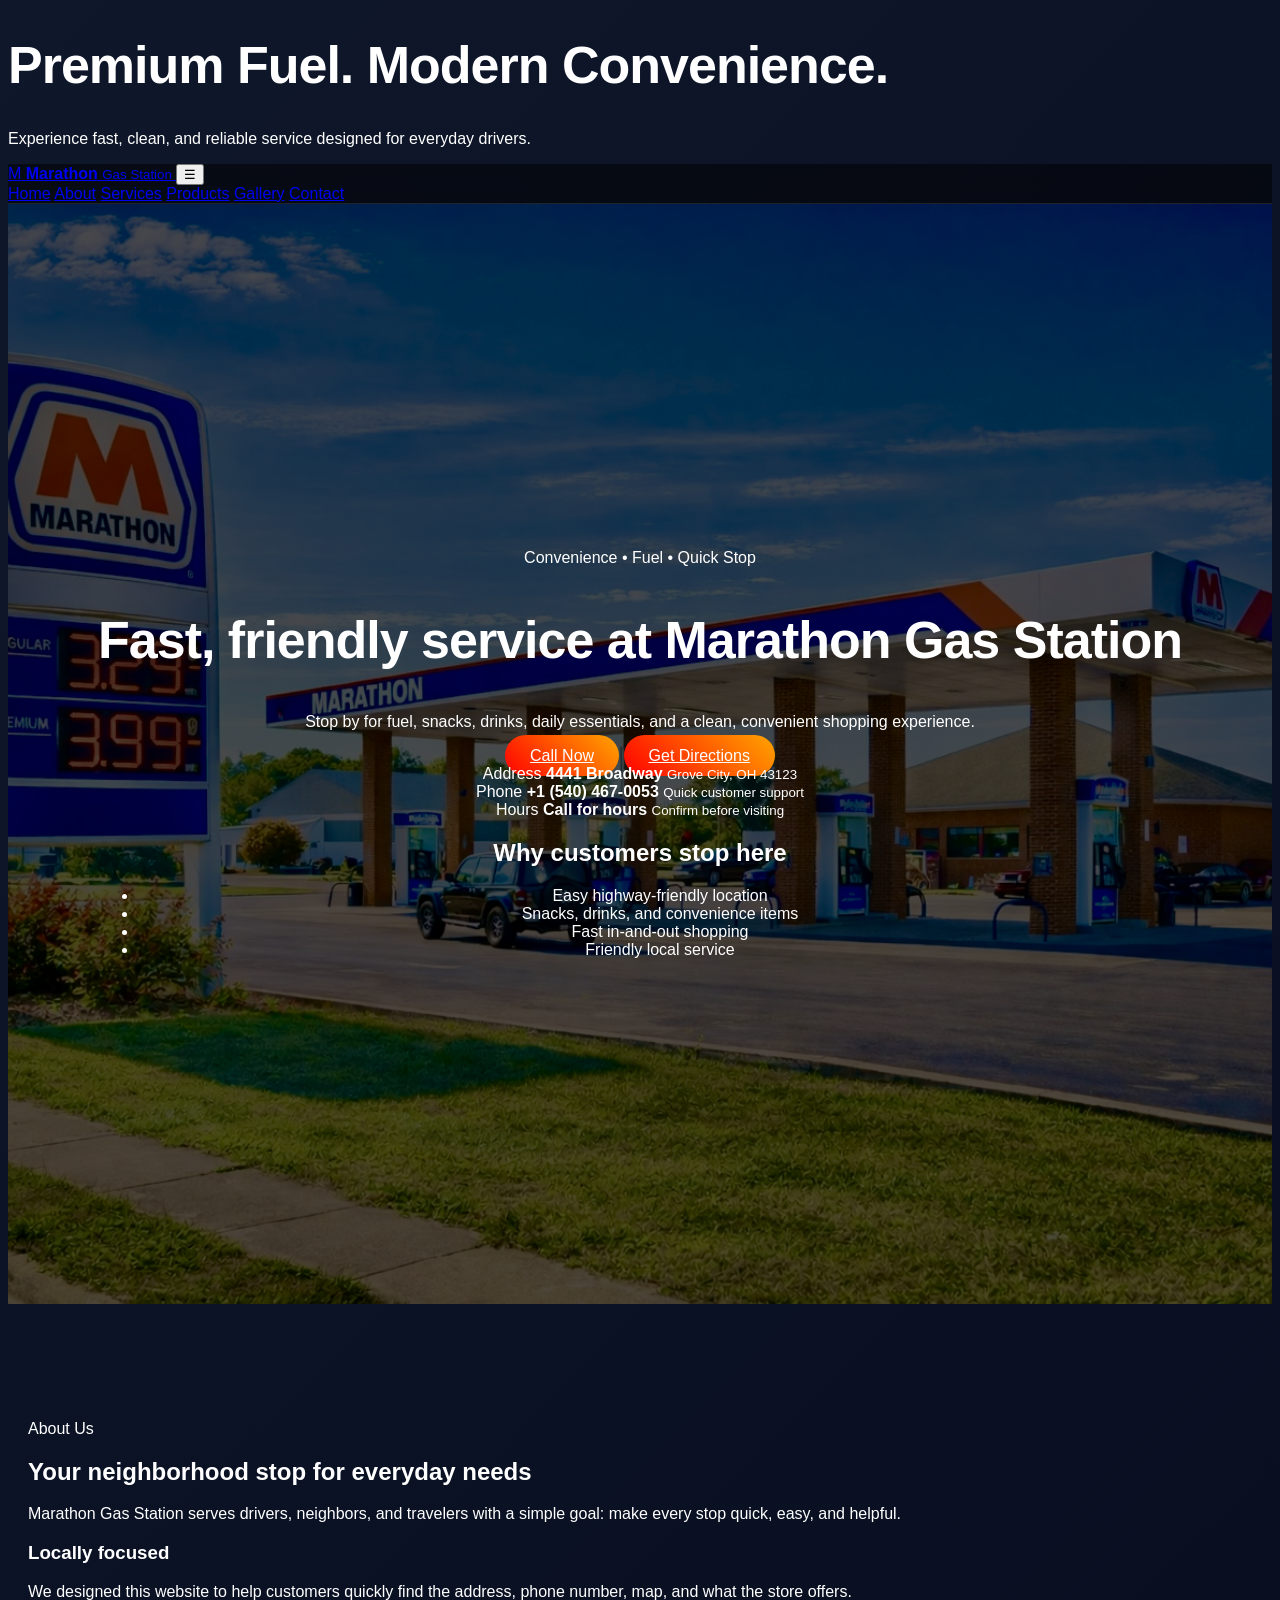
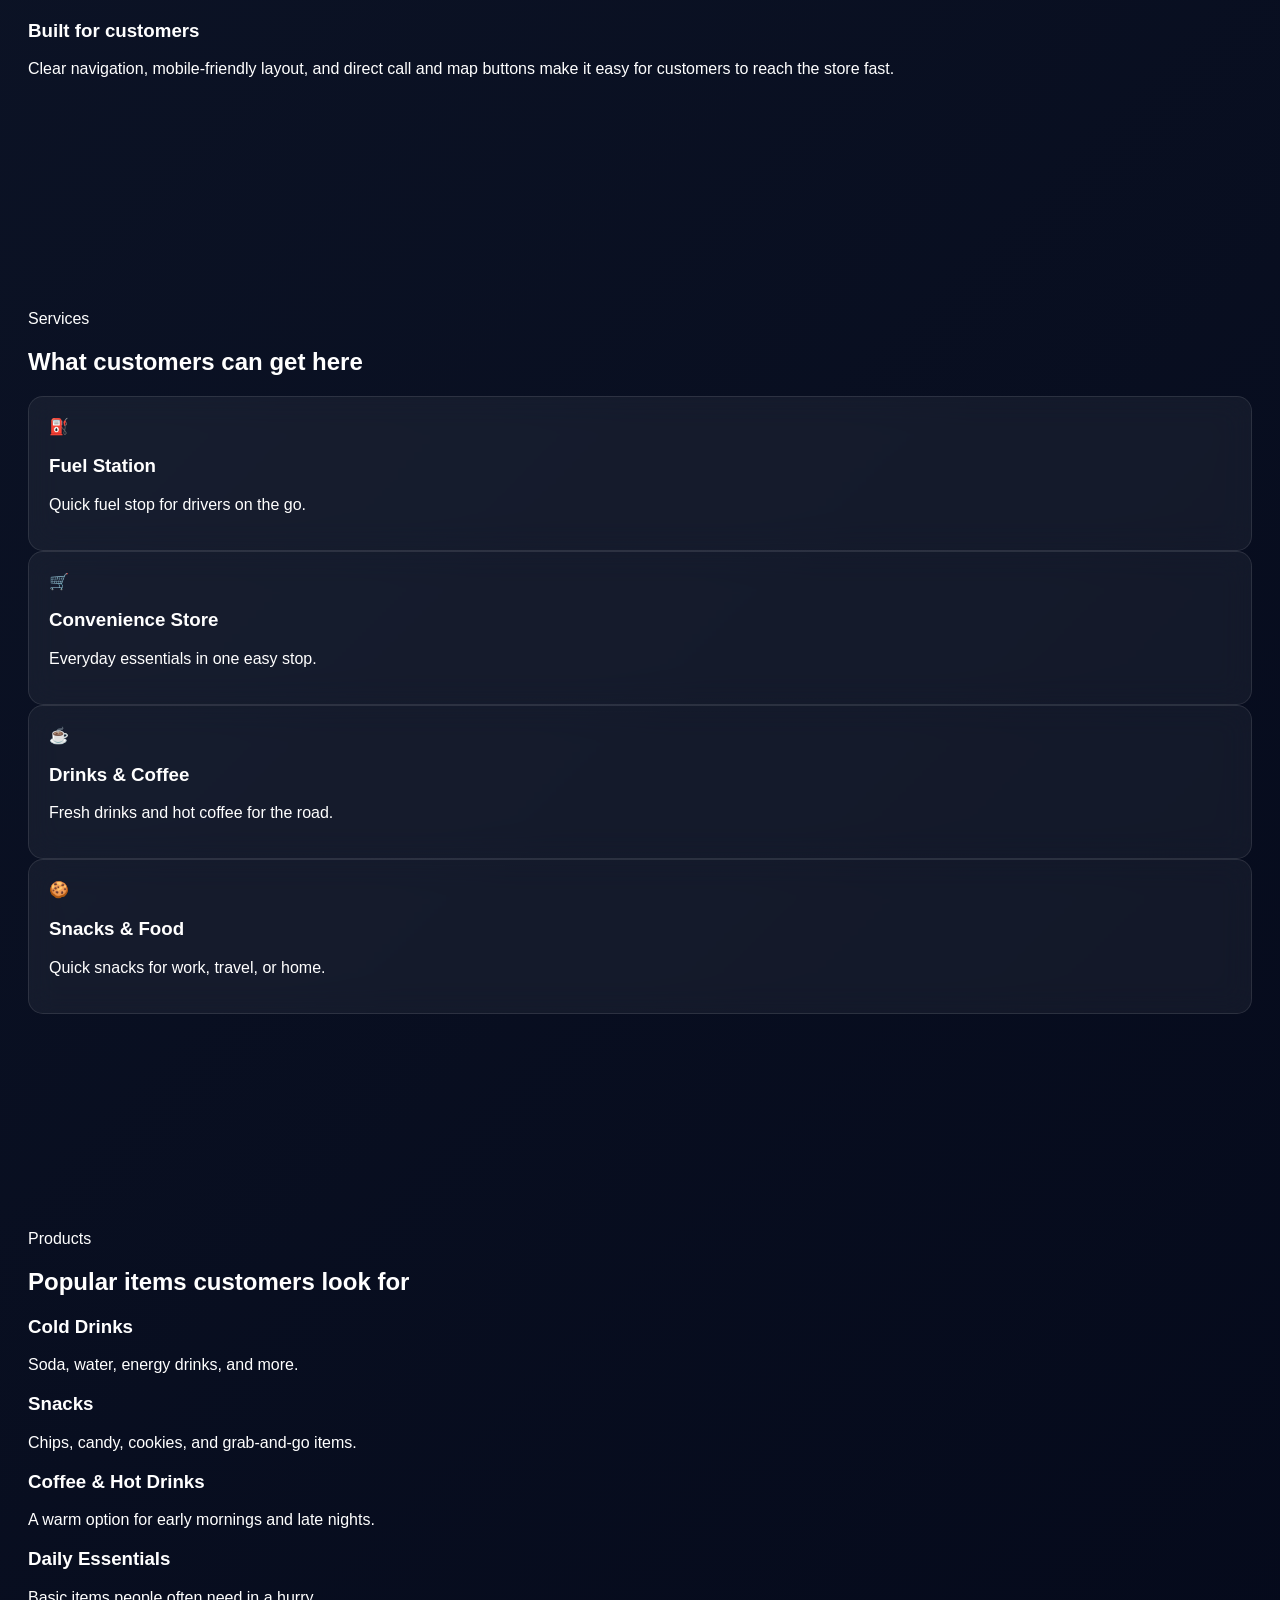
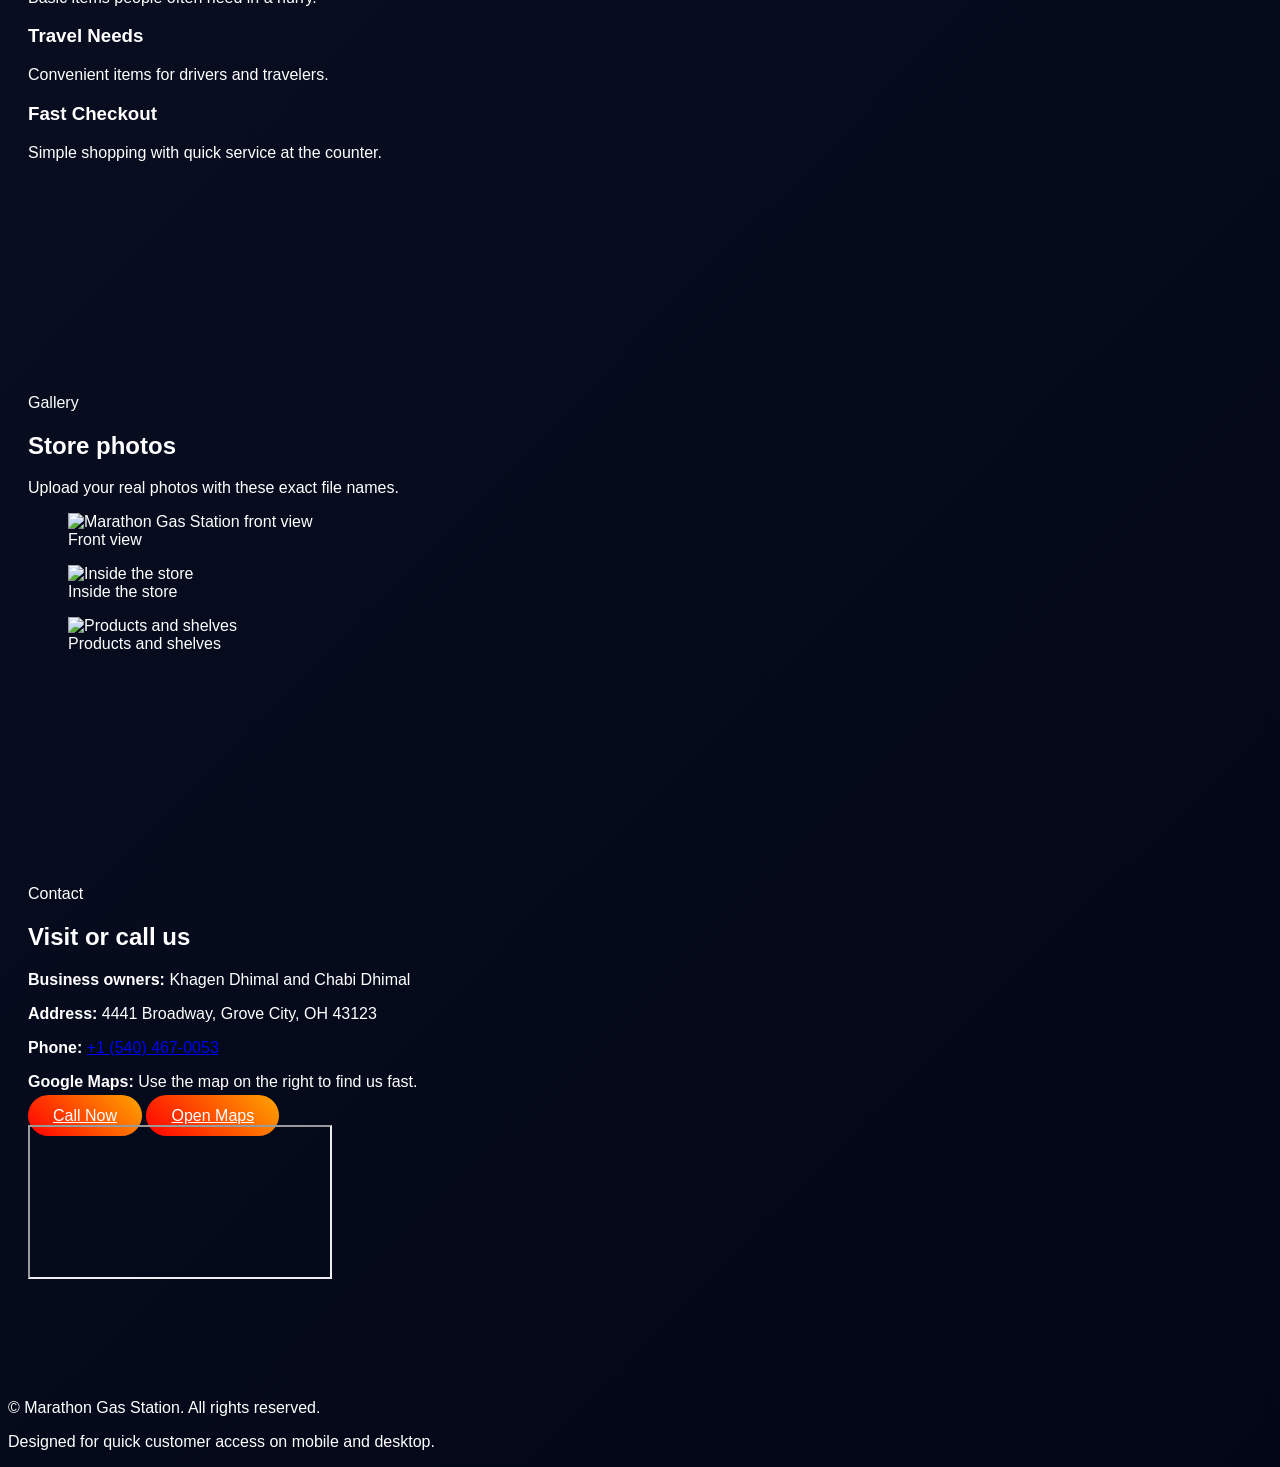
==== commit fb89f9c3: "Update index.html" ====
--- a/index.html
+++ b/index.html
@@ -1,6 +1,7 @@
 <!DOCTYPE html>
 <html lang="en">
-<head>
+<head> <h1>Premium Fuel. Modern Convenience.</h1>
+<p>Experience fast, clean, and reliable service designed for everyday drivers.</p>
   <meta charset="UTF-8" />
   <meta name="viewport" content="width=device-width, initial-scale=1.0" />
   <title>Marathon Gas Station | 4441 Broadway, Grove City, OH 43123</title>
@@ -34,7 +35,7 @@
         <a href="#contact">Contact</a>
       </nav>
     </div>
-  </header>
+  </header> 
 
   <main id="home">
     <section class="hero">
--- a/style.css
+++ b/style.css
@@ -1,203 +1,71 @@
-* {
-  margin: 0;
-  padding: 0;
-  box-sizing: border-box;
-}
-
-body {
-  font-family: Arial, sans-serif;
-  line-height: 1.6;
-  color: #222;
-  background: #f5f5f5;
-}
-
-.hero {
-  background: linear-gradient(rgba(0,0,0,0.5), rgba(0,0,0,0.5)),
-    url('https://images.unsplash.com/photo-1544735716-392fe2489ffa?auto=format&fit=crop&w=1600&q=80') center/cover no-repeat;
-  color: white;
-  min-height: 90vh;
-  display: flex;
-  flex-direction: column;
-}
-
-.navbar {
-  display: flex;
-  justify-content: space-between;
-  align-items: center;
-  padding: 20px 40px;
-  background: rgba(0,0,0,0.35);
-}
-
-.logo {
-  font-size: 24px;
-  font-weight: bold;
-}
-
-.nav-links a {
-  color: white;
-  text-decoration: none;
-  margin-left: 20px;
-}
-
-.hero-content {
-  flex: 1;
-  display: flex;
-  flex-direction: column;
-  justify-content: center;
-  align-items: center;
-  text-align: center;
-  padding: 20px;
-}
-
-.hero-content h1 {
-  font-size: 48px;
-  margin-bottom: 15px;
-}
-
-.hero-content p {
-  font-size: 18px;
-  max-width: 700px;
-  margin-bottom: 20px;
-}
-
-.btn {
-  display: inline-block;
-  background: #ff8c42;
-  color: white;
-  padding: 12px 24px;
-  text-decoration: none;
-  border-radius: 6px;
-  font-weight: bold;
-}
-
-.section {
-  padding: 70px 20px;
-  max-width: 1100px;
-  margin: auto;
-}
-
-.section h2 {
-  font-size: 32px;
-  margin-bottom: 20px;
-  text-align: center;
-}
-
-.section p {
-  text-align: center;
-  margin-bottom: 20px;
-}
-
-.dark {
-  background: #ffffff;
-}
-
-.card-container {
-  display: grid;
-  grid-template-columns: repeat(auto-fit, minmax(250px, 1fr));
-  gap: 20px;
-}
-
-.card {
-  background: #fafafa;
-  padding: 25px;
-  border-radius: 10px;
-  box-shadow: 0 2px 10px rgba(0,0,0,0.08);
-}
-
-.card h3 {
-  margin-bottom: 10px;
-}
-
-.food-list {
-  list-style: none;
-  text-align: center;
-}
-
-.food-list li {
-  background: #fff;
-  margin: 10px auto;
-  padding: 12px;
-  max-width: 300px;
-  border-radius: 8px;
-  box-shadow: 0 1px 6px rgba(0,0,0,0.08);
-}
-
-footer {
-  text-align: center;
-  padding: 25px;
-  background: #222;
-  color: white;
-  margin-top: 40px;
-}
-
-@media (max-width: 768px) {
-  .navbar {
-    flex-direction: column;
-    gap: 10px;
-  }
-
-  .nav-links a {
-    margin: 0 10px;
-  }
-
-  .hero-content h1 {
-    font-size: 34px;
-  }
-}
+/* GLOBAL */
 html {
   scroll-behavior: smooth;
 }
 
-.nav-links a:hover {
-  color: #ff8c42;
+body {
+  background: linear-gradient(135deg, #0f172a, #020617);
+  color: white;
+  font-family: 'Poppins', sans-serif;
+}
+
+/* HERO UPGRADE */
+.hero {
+  height: 100vh;
+  background: linear-gradient(rgba(0,0,0,0.7), rgba(0,0,0,0.7)),
+              url('hero-station.jpg') center/cover no-repeat;
+  display: flex;
+  align-items: center;
+  justify-content: center;
+  text-align: center;
+  position: relative;
+}
+
+/* GLASS CARD EFFECT */
+.card, .box {
+  background: rgba(255, 255, 255, 0.05);
+  backdrop-filter: blur(15px);
+  border-radius: 15px;
+  padding: 20px;
   transition: 0.3s;
+  border: 1px solid rgba(255,255,255,0.1);
 }
 
 .card:hover {
-  transform: translateY(-5px);
+  transform: translateY(-8px) scale(1.03);
+  box-shadow: 0 0 25px rgba(255, 0, 0, 0.3);
+}
+
+/* BUTTON GLOW */
+.btn {
+  background: linear-gradient(45deg, red, orange);
+  border: none;
+  padding: 12px 25px;
+  color: white;
+  border-radius: 25px;
   transition: 0.3s;
 }
 
 .btn:hover {
-  background: #e6762f;
+  box-shadow: 0 0 20px red;
   transform: scale(1.05);
-  transition: 0.3s;
-}
-body {
-  background: linear-gradient(to right, #eef2f3, #ffffff);
-  color: #2c3e50;
 }
 
-.section h2 {
-  color: #2c3e50;
+/* NAVBAR GLASS */
+header {
+  backdrop-filter: blur(12px);
+  background: rgba(0,0,0,0.5);
+  border-bottom: 1px solid rgba(255,255,255,0.1);
 }
 
-.card {
-  background: #ffffff;
-  border-radius: 12px;
-  overflow: hidden;
-  transition: 0.3s;
+/* TEXT IMPACT */
+h1 {
+  font-size: 52px;
+  font-weight: 800;
+  letter-spacing: -1px;
 }
 
-.card-img {
-  width: 100%;
-  height: 180px;
-  object-fit: cover;
+/* SECTION SPACING */
+section {
+  padding: 100px 20px;
 }
-
-.card:hover {
-  transform: translateY(-8px);
-  box-shadow: 0 10px 25px rgba(0,0,0,0.15);
-}
-
-.navbar {
-  backdrop-filter: blur(10px);
-}
-
-.btn {
-  background: linear-gradient(45deg, #ff8c42, #ff5e62);
-}
-
-.btn:hover {
-  background: linear-gradient(45deg, #ff5e62, #ff8c42);
-}
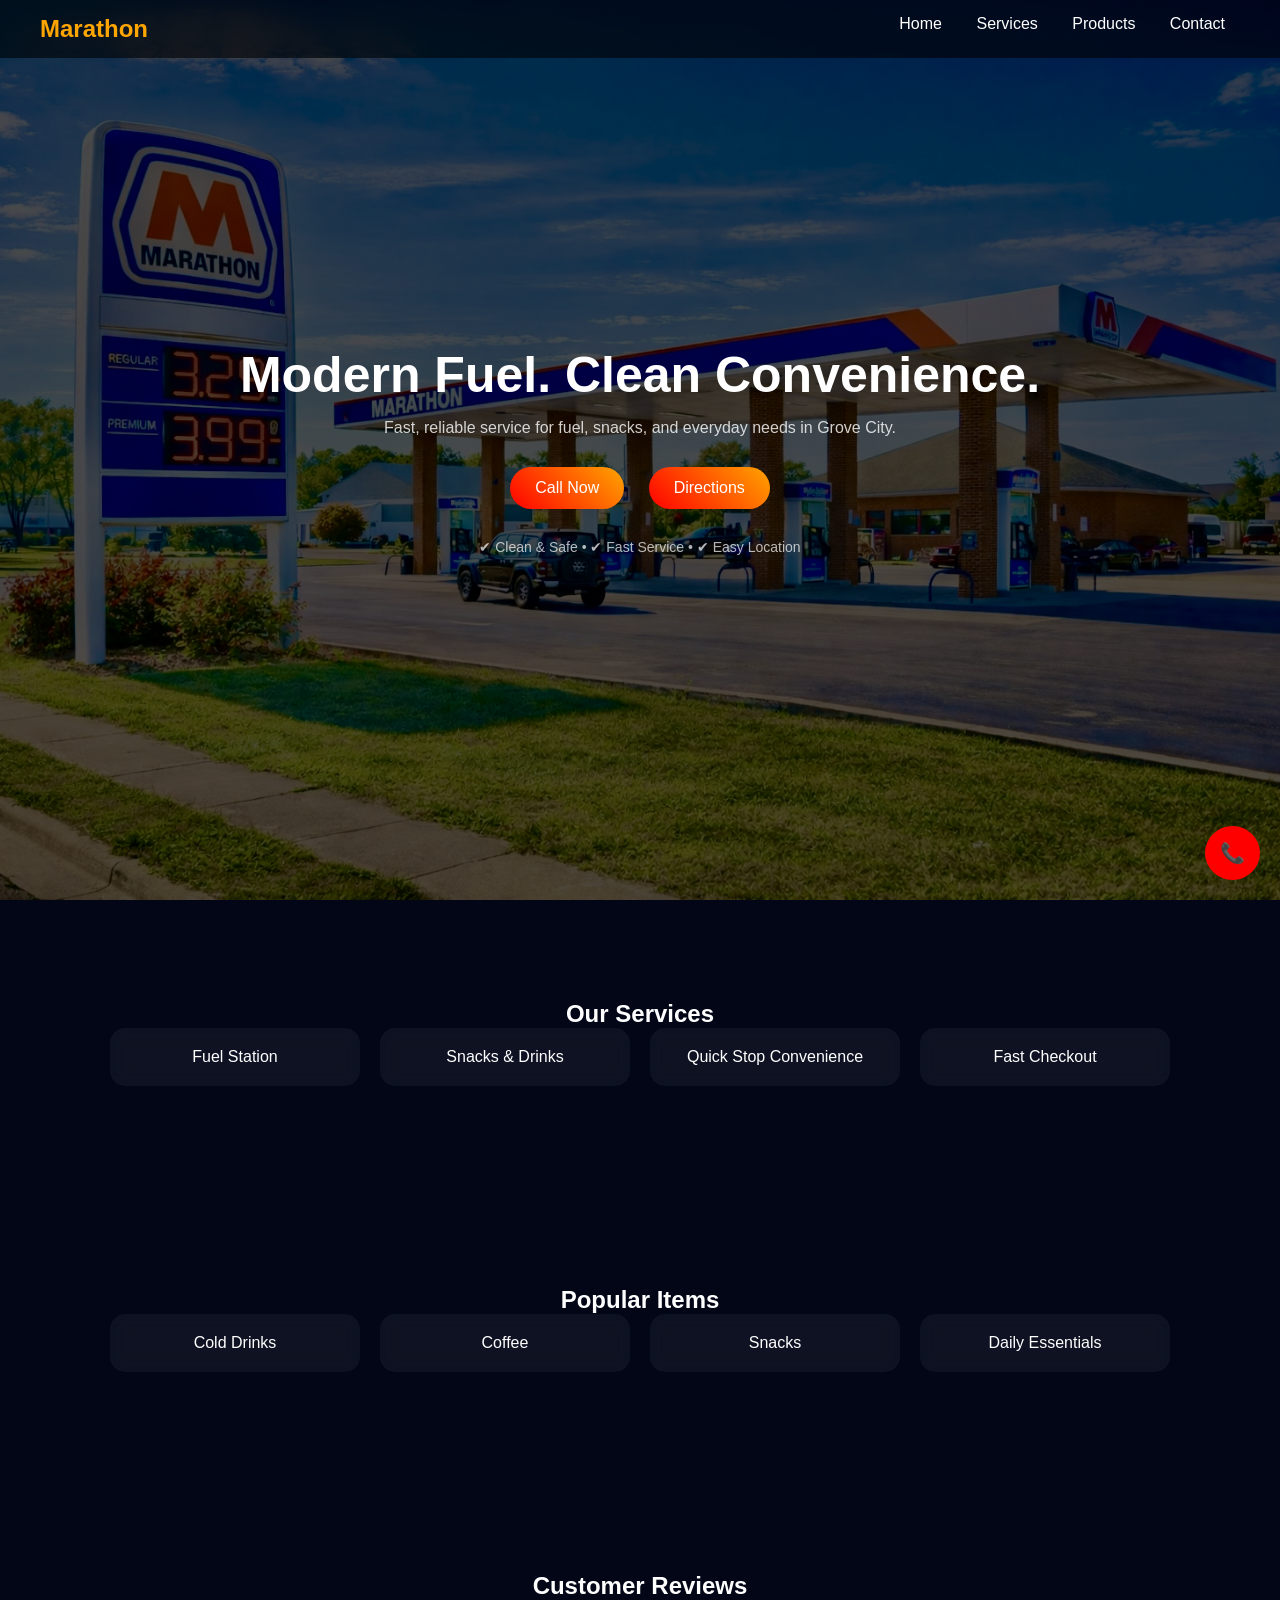
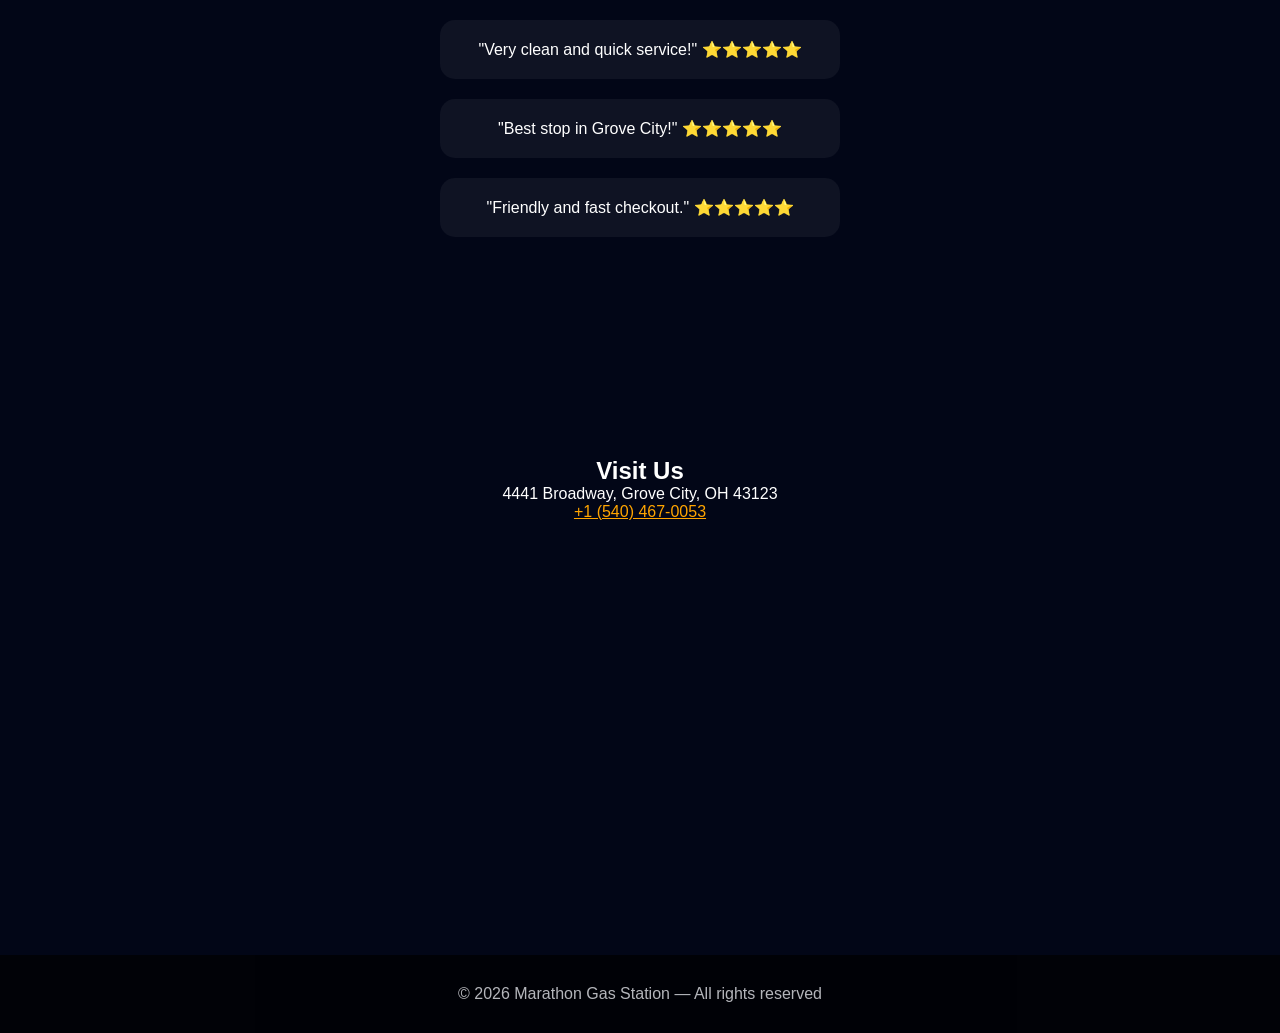
==== commit b0dea8d3: "Update index.html" ====
--- a/index.html
+++ b/index.html
@@ -1,250 +1,233 @@
 <!DOCTYPE html>
 <html lang="en">
-<head> <h1>Premium Fuel. Modern Convenience.</h1>
-<p>Experience fast, clean, and reliable service designed for everyday drivers.</p>
-  <meta charset="UTF-8" />
-  <meta name="viewport" content="width=device-width, initial-scale=1.0" />
-  <title>Marathon Gas Station | 4441 Broadway, Grove City, OH 43123</title>
-  <meta name="description" content="Marathon Gas Station at 4441 Broadway, Grove City, OH 43123. Fuel, snacks, drinks, convenience items, and quick service." />
-  <link rel="preconnect" href="https://fonts.googleapis.com">
-  <link rel="preconnect" href="https://fonts.gstatic.com" crossorigin>
-  <link href="https://fonts.googleapis.com/css2?family=Inter:wght@400;500;600;700;800&display=swap" rel="stylesheet">
-  <link rel="stylesheet" href="style.css" />
+<head>
+<meta charset="UTF-8">
+<meta name="viewport" content="width=device-width, initial-scale=1.0">
+<title>Marathon Gas Station | Grove City</title>
+
+<style>
+/* RESET */
+* {
+  margin: 0;
+  padding: 0;
+  box-sizing: border-box;
+  font-family: 'Poppins', sans-serif;
+}
+
+body {
+  background: #020617;
+  color: white;
+}
+
+/* NAVBAR */
+header {
+  position: fixed;
+  width: 100%;
+  top: 0;
+  background: rgba(0,0,0,0.6);
+  backdrop-filter: blur(15px);
+  display: flex;
+  justify-content: space-between;
+  padding: 15px 40px;
+  z-index: 1000;
+}
+
+header h2 {
+  color: orange;
+}
+
+nav a {
+  margin: 0 15px;
+  color: white;
+  text-decoration: none;
+  font-weight: 500;
+}
+
+/* HERO */
+.hero {
+  height: 100vh;
+  background: linear-gradient(rgba(0,0,0,0.7), rgba(0,0,0,0.7)),
+              url('hero-station.jpg') center/cover no-repeat;
+  display: flex;
+  align-items: center;
+  justify-content: center;
+  text-align: center;
+  padding: 20px;
+}
+
+.hero h1 {
+  font-size: 50px;
+  margin-bottom: 15px;
+}
+
+.hero p {
+  margin-bottom: 20px;
+  opacity: 0.8;
+}
+
+.btn {
+  background: linear-gradient(45deg, red, orange);
+  padding: 12px 25px;
+  border-radius: 25px;
+  color: white;
+  text-decoration: none;
+  margin: 10px;
+  display: inline-block;
+  transition: 0.3s;
+}
+
+.btn:hover {
+  box-shadow: 0 0 20px red;
+}
+
+/* TRUST */
+.trust {
+  margin-top: 20px;
+  font-size: 14px;
+  opacity: 0.7;
+}
+
+/* SECTION */
+section {
+  padding: 100px 20px;
+  text-align: center;
+}
+
+/* CARDS */
+.cards {
+  display: flex;
+  flex-wrap: wrap;
+  justify-content: center;
+  gap: 20px;
+}
+
+.card {
+  background: rgba(255,255,255,0.05);
+  padding: 20px;
+  border-radius: 15px;
+  width: 250px;
+  backdrop-filter: blur(10px);
+  transition: 0.3s;
+}
+
+.card:hover {
+  transform: translateY(-8px);
+}
+
+/* REVIEWS */
+.review {
+  margin: 20px auto;
+  max-width: 400px;
+  background: rgba(255,255,255,0.05);
+  padding: 20px;
+  border-radius: 15px;
+}
+
+/* MAP */
+.map {
+  margin-top: 30px;
+  border-radius: 20px;
+  overflow: hidden;
+}
+
+/* FOOTER */
+footer {
+  padding: 30px;
+  text-align: center;
+  background: black;
+  opacity: 0.7;
+}
+
+/* FLOAT BUTTON */
+.call-btn {
+  position: fixed;
+  bottom: 20px;
+  right: 20px;
+  background: red;
+  padding: 15px;
+  border-radius: 50%;
+  color: white;
+  text-decoration: none;
+  font-size: 20px;
+}
+</style>
 </head>
+
 <body>
-  <header class="header">
-    <div class="container nav-wrap">
-      <a class="brand" href="#home">
-        <span class="brand-mark">M</span>
-        <span class="brand-text">
-          <strong>Marathon</strong>
-          <small>Gas Station</small>
-        </span>
-      </a>
-
-      <button class="menu-btn" id="menuBtn" aria-label="Open menu" aria-expanded="false">
-        ☰
-      </button>
-
-      <nav class="nav" id="navMenu">
-        <a href="#home">Home</a>
-        <a href="#about">About</a>
-        <a href="#services">Services</a>
-        <a href="#products">Products</a>
-        <a href="#gallery">Gallery</a>
-        <a href="#contact">Contact</a>
-      </nav>
+
+<header>
+  <h2>Marathon</h2>
+  <nav>
+    <a href="#">Home</a>
+    <a href="#services">Services</a>
+    <a href="#products">Products</a>
+    <a href="#contact">Contact</a>
+  </nav>
+</header>
+
+<!-- HERO -->
+<section class="hero">
+  <div>
+    <h1>Modern Fuel. Clean Convenience.</h1>
+    <p>Fast, reliable service for fuel, snacks, and everyday needs in Grove City.</p>
+
+    <a href="tel:+15404670053" class="btn">Call Now</a>
+    <a href="https://maps.google.com/?q=4441+Broadway+Grove+City+OH" class="btn">Directions</a>
+
+    <div class="trust">
+      ✔ Clean & Safe • ✔ Fast Service • ✔ Easy Location
     </div>
-  </header> 
-
-  <main id="home">
-    <section class="hero">
-      <div class="container hero-grid">
-        <div class="hero-copy">
-          <p class="eyebrow">Convenience • Fuel • Quick Stop</p>
-          <h1>Fast, friendly service at Marathon Gas Station</h1>
-          <p class="lead">
-            Stop by for fuel, snacks, drinks, daily essentials, and a clean, convenient shopping experience.
-          </p>
-
-          <div class="hero-actions">
-            <a class="btn primary" href="tel:+15404670053">Call Now</a>
-            <a class="btn secondary" href="#contact">Get Directions</a>
-          </div>
-
-          <div class="info-cards">
-            <article class="info-card">
-              <span>Address</span>
-              <strong>4441 Broadway</strong>
-              <small>Grove City, OH 43123</small>
-            </article>
-            <article class="info-card">
-              <span>Phone</span>
-              <strong>+1 (540) 467-0053</strong>
-              <small>Quick customer support</small>
-            </article>
-            <article class="info-card">
-              <span>Hours</span>
-              <strong>Call for hours</strong>
-              <small>Confirm before visiting</small>
-            </article>
-          </div>
-        </div>
-
-        <div class="hero-panel">
-          <div class="panel-card">
-            <h2>Why customers stop here</h2>
-            <ul>
-              <li>Easy highway-friendly location</li>
-              <li>Snacks, drinks, and convenience items</li>
-              <li>Fast in-and-out shopping</li>
-              <li>Friendly local service</li>
-            </ul>
-          </div>
-        </div>
-      </div>
-    </section>
-
-    <section class="section" id="about">
-      <div class="container">
-        <div class="section-head">
-          <p class="eyebrow">About Us</p>
-          <h2>Your neighborhood stop for everyday needs</h2>
-          <p>
-            Marathon Gas Station serves drivers, neighbors, and travelers with a simple goal:
-            make every stop quick, easy, and helpful.
-          </p>
-        </div>
-
-        <div class="two-col">
-          <div class="text-box">
-            <h3>Locally focused</h3>
-            <p>
-              We designed this website to help customers quickly find the address, phone number,
-              map, and what the store offers.
-            </p>
-          </div>
-          <div class="text-box">
-            <h3>Built for customers</h3>
-            <p>
-              Clear navigation, mobile-friendly layout, and direct call and map buttons make it easy
-              for customers to reach the store fast.
-            </p>
-          </div>
-        </div>
-      </div>
-    </section>
-
-    <section class="section alt" id="services">
-      <div class="container">
-        <div class="section-head">
-          <p class="eyebrow">Services</p>
-          <h2>What customers can get here</h2>
-        </div>
-
-        <div class="grid">
-          <article class="card">
-            <div class="icon">⛽</div>
-            <h3>Fuel Station</h3>
-            <p>Quick fuel stop for drivers on the go.</p>
-          </article>
-          <article class="card">
-            <div class="icon">🛒</div>
-            <h3>Convenience Store</h3>
-            <p>Everyday essentials in one easy stop.</p>
-          </article>
-          <article class="card">
-            <div class="icon">☕</div>
-            <h3>Drinks & Coffee</h3>
-            <p>Fresh drinks and hot coffee for the road.</p>
-          </article>
-          <article class="card">
-            <div class="icon">🍪</div>
-            <h3>Snacks & Food</h3>
-            <p>Quick snacks for work, travel, or home.</p>
-          </article>
-        </div>
-      </div>
-    </section>
-
-    <section class="section" id="products">
-      <div class="container">
-        <div class="section-head">
-          <p class="eyebrow">Products</p>
-          <h2>Popular items customers look for</h2>
-        </div>
-
-        <div class="grid products">
-          <article class="product-card">
-            <h3>Cold Drinks</h3>
-            <p>Soda, water, energy drinks, and more.</p>
-          </article>
-          <article class="product-card">
-            <h3>Snacks</h3>
-            <p>Chips, candy, cookies, and grab-and-go items.</p>
-          </article>
-          <article class="product-card">
-            <h3>Coffee & Hot Drinks</h3>
-            <p>A warm option for early mornings and late nights.</p>
-          </article>
-          <article class="product-card">
-            <h3>Daily Essentials</h3>
-            <p>Basic items people often need in a hurry.</p>
-          </article>
-          <article class="product-card">
-            <h3>Travel Needs</h3>
-            <p>Convenient items for drivers and travelers.</p>
-          </article>
-          <article class="product-card">
-            <h3>Fast Checkout</h3>
-            <p>Simple shopping with quick service at the counter.</p>
-          </article>
-        </div>
-      </div>
-    </section>
-
-    <section class="section alt" id="gallery">
-      <div class="container">
-        <div class="section-head">
-          <p class="eyebrow">Gallery</p>
-          <h2>Store photos</h2>
-          <p>Upload your real photos with these exact file names.</p>
-        </div>
-
-        <div class="gallery">
-          <figure>
-            <img src="store-front.jpg" alt="Marathon Gas Station front view" />
-            <figcaption>Front view</figcaption>
-          </figure>
-          <figure>
-            <img src="inside-1.jpg" alt="Inside the store" />
-            <figcaption>Inside the store</figcaption>
-          </figure>
-          <figure>
-            <img src="inside-2.jpg" alt="Products and shelves" />
-            <figcaption>Products and shelves</figcaption>
-          </figure>
-        </div>
-      </div>
-    </section>
-
-    <section class="section" id="contact">
-      <div class="container contact-grid">
-        <div>
-          <p class="eyebrow">Contact</p>
-          <h2>Visit or call us</h2>
-          <div class="contact-box">
-            <p><strong>Business owners:</strong> Khagen Dhimal and Chabi Dhimal</p>
-            <p><strong>Address:</strong> 4441 Broadway, Grove City, OH 43123</p>
-            <p><strong>Phone:</strong> <a href="tel:+15404670053">+1 (540) 467-0053</a></p>
-            <p><strong>Google Maps:</strong> Use the map on the right to find us fast.</p>
-          </div>
-
-          <div class="hero-actions">
-            <a class="btn primary" href="tel:+15404670053">Call Now</a>
-            <a class="btn secondary" href="https://www.google.com/maps/search/?api=1&query=4441+Broadway+Grove+City+OH+43123" target="_blank" rel="noopener">Open Maps</a>
-          </div>
-        </div>
-
-        <div class="map-wrap">
-          <iframe
-            title="Marathon Gas Station Map"
-            src="https://www.google.com/maps?q=4441%20Broadway%2C%20Grove%20City%2C%20OH%2043123&output=embed"
-            loading="lazy"
-            referrerpolicy="no-referrer-when-downgrade">
-          </iframe>
-        </div>
-      </div>
-    </section>
-  </main>
-
-  <footer class="footer">
-    <div class="container footer-inner">
-      <p>© <span id="year"></span> Marathon Gas Station. All rights reserved.</p>
-      <p>Designed for quick customer access on mobile and desktop.</p>
-    </div>
-  </footer>
-
-  <script src="script.js"></script>
+  </div>
+</section>
+
+<!-- SERVICES -->
+<section id="services">
+  <h2>Our Services</h2>
+  <div class="cards">
+    <div class="card">Fuel Station</div>
+    <div class="card">Snacks & Drinks</div>
+    <div class="card">Quick Stop Convenience</div>
+    <div class="card">Fast Checkout</div>
+  </div>
+</section>
+
+<!-- PRODUCTS -->
+<section id="products">
+  <h2>Popular Items</h2>
+  <div class="cards">
+    <div class="card">Cold Drinks</div>
+    <div class="card">Coffee</div>
+    <div class="card">Snacks</div>
+    <div class="card">Daily Essentials</div>
+  </div>
+</section>
+
+<!-- REVIEWS -->
+<section>
+  <h2>Customer Reviews</h2>
+  <div class="review">"Very clean and quick service!" ⭐⭐⭐⭐⭐</div>
+  <div class="review">"Best stop in Grove City!" ⭐⭐⭐⭐⭐</div>
+  <div class="review">"Friendly and fast checkout." ⭐⭐⭐⭐⭐</div>
+</section>
+
+<!-- CONTACT -->
+<section id="contact">
+  <h2>Visit Us</h2>
+  <p>4441 Broadway, Grove City, OH 43123</p>
+  <p><a href="tel:+15404670053" style="color:orange;">+1 (540) 467-0053</a></p>
+
+  <div class="map">
+    <iframe
+      src="https://www.google.com/maps?q=4441+Broadway+Grove+City+OH&output=embed"
+      width="100%" height="300" style="border:0;"></iframe>
+  </div>
+</section>
+
+<footer>
+  © 2026 Marathon Gas Station — All rights reserved
+</footer>
+
+<a href="tel:+15404670053" class="call-btn">📞</a>
+
 </body>
 </html>
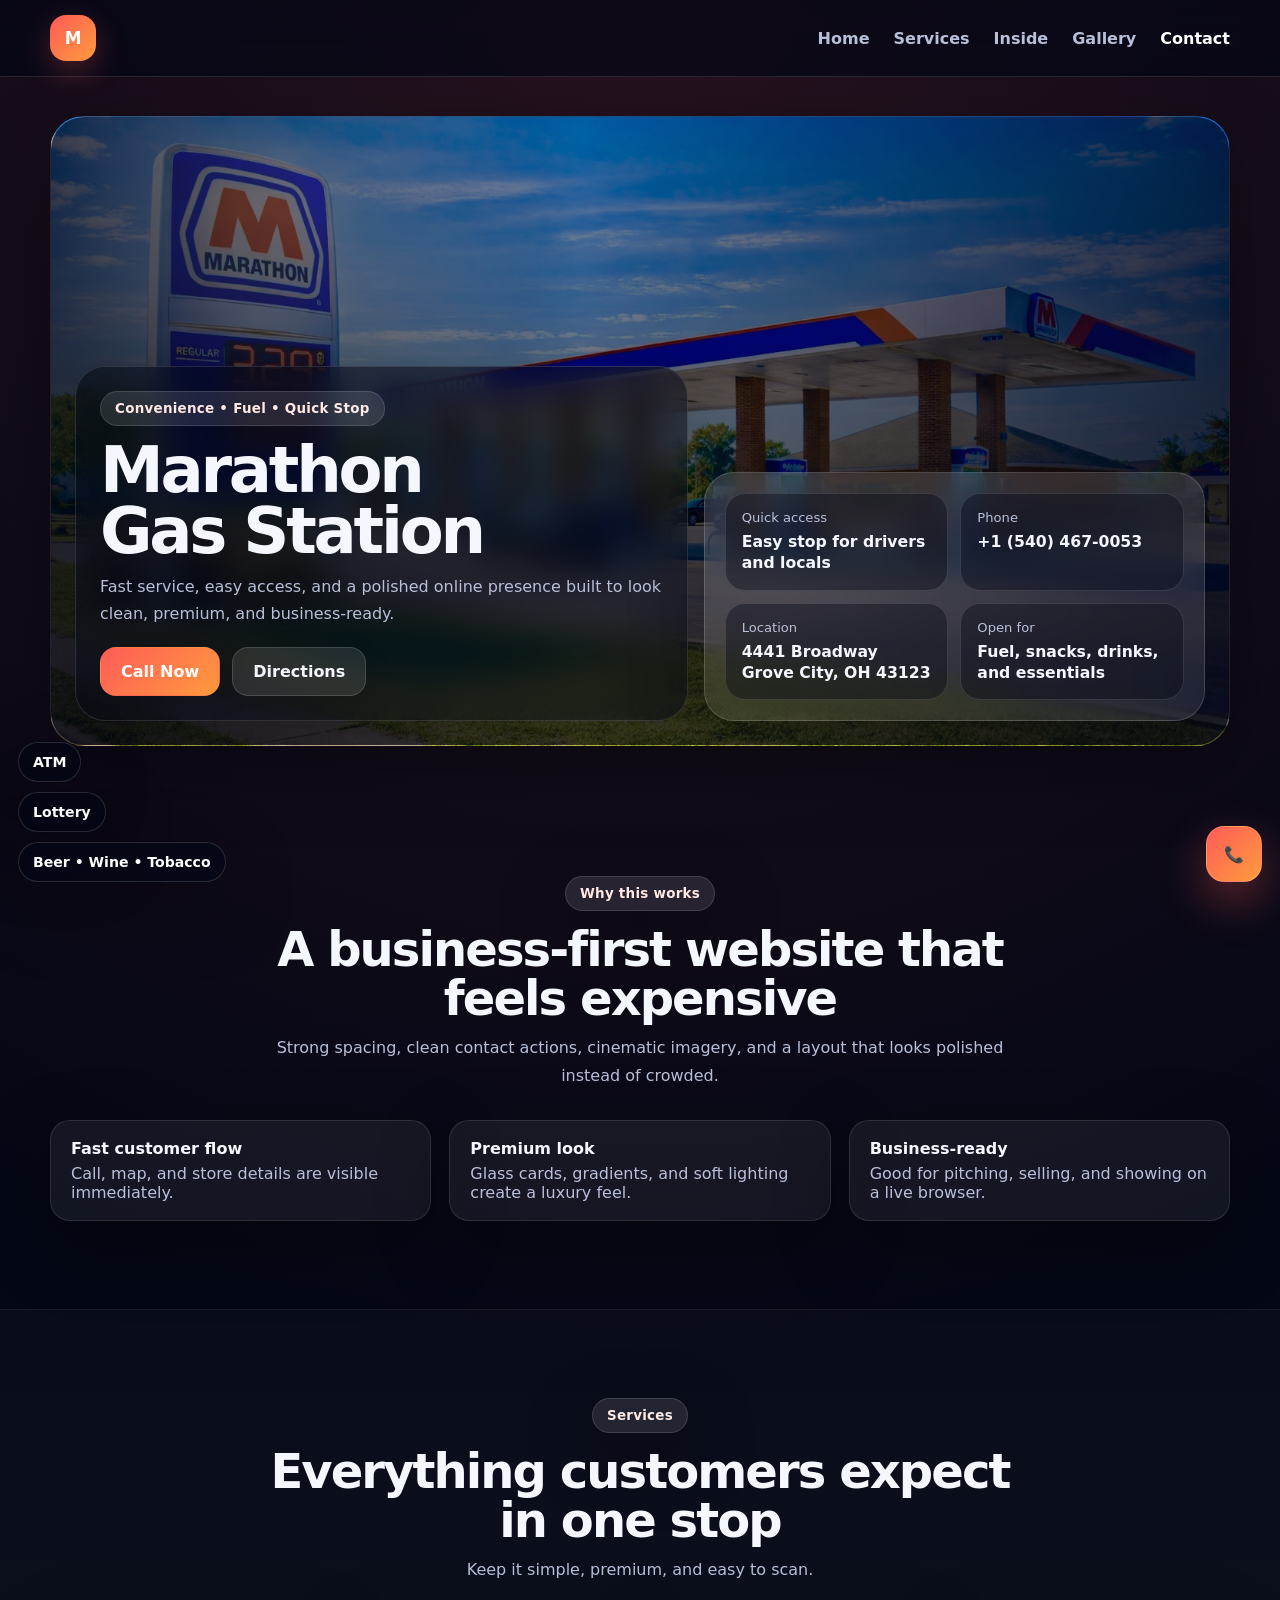
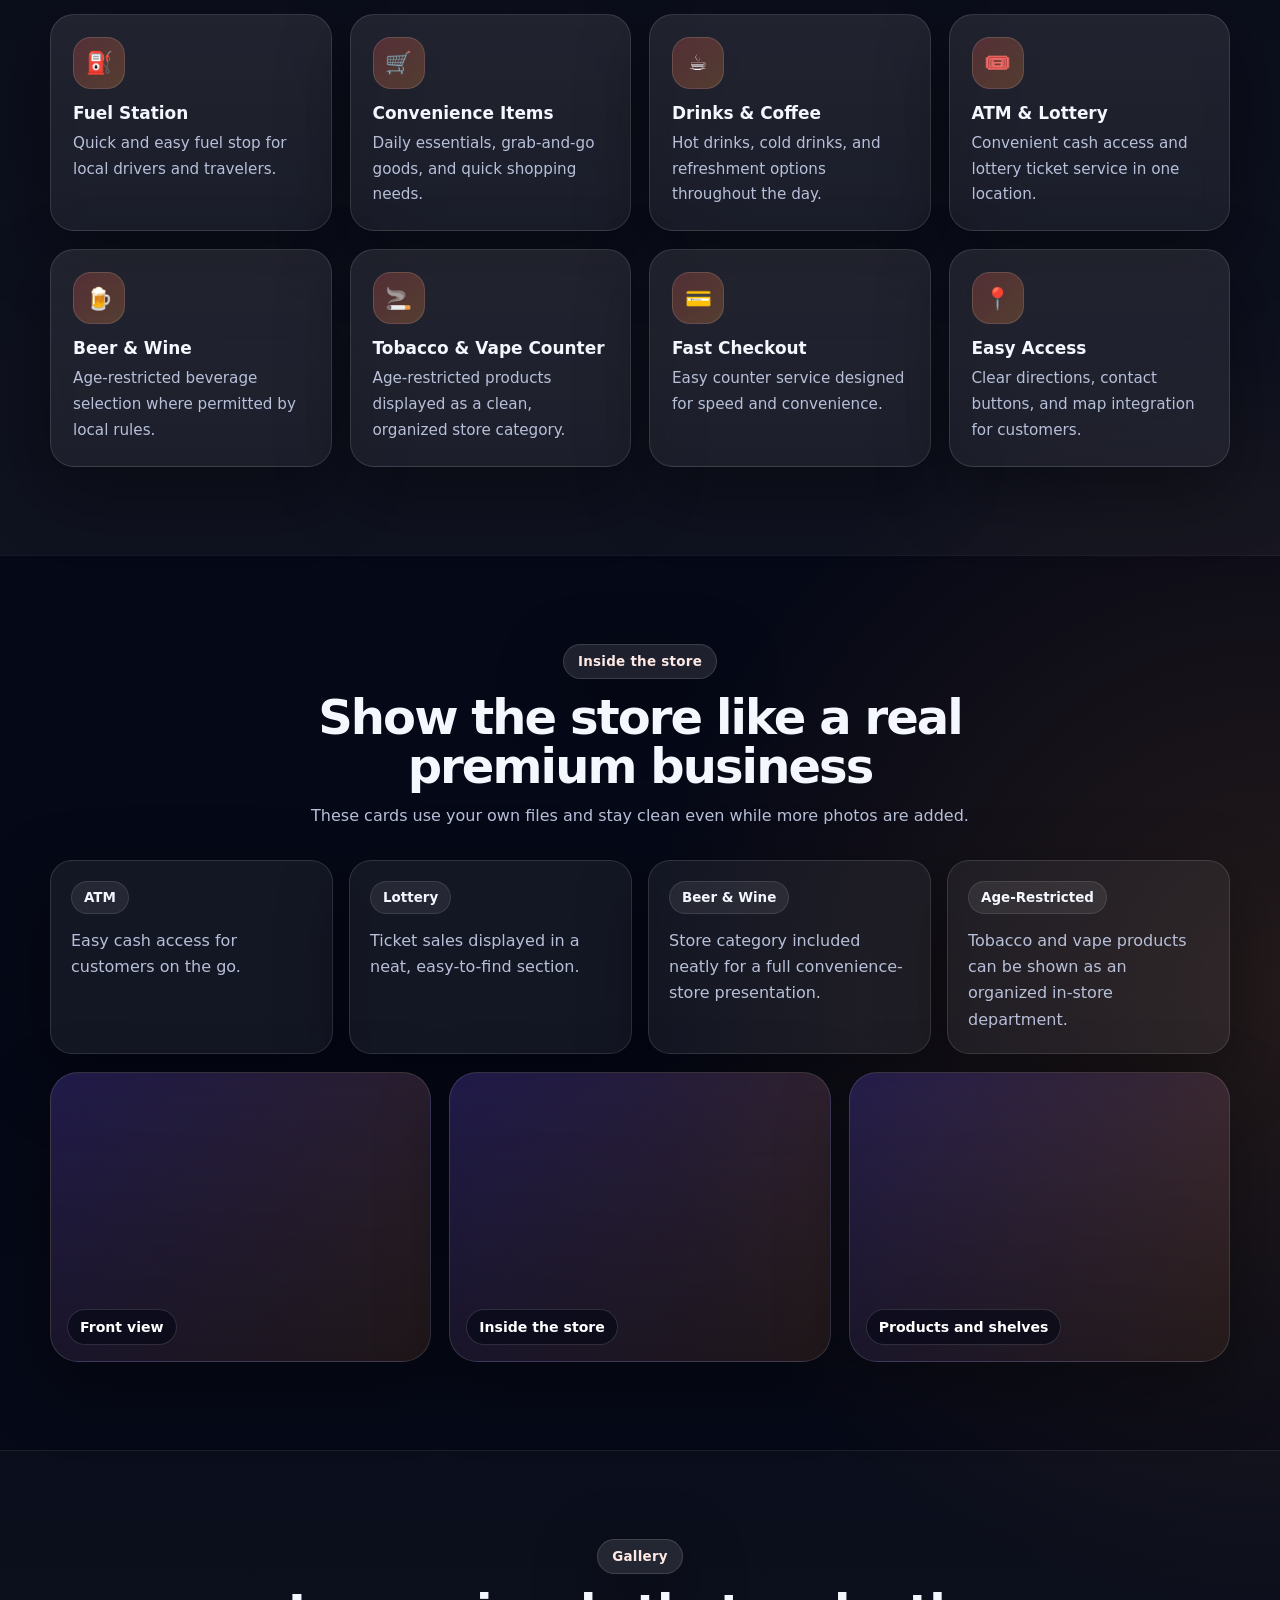
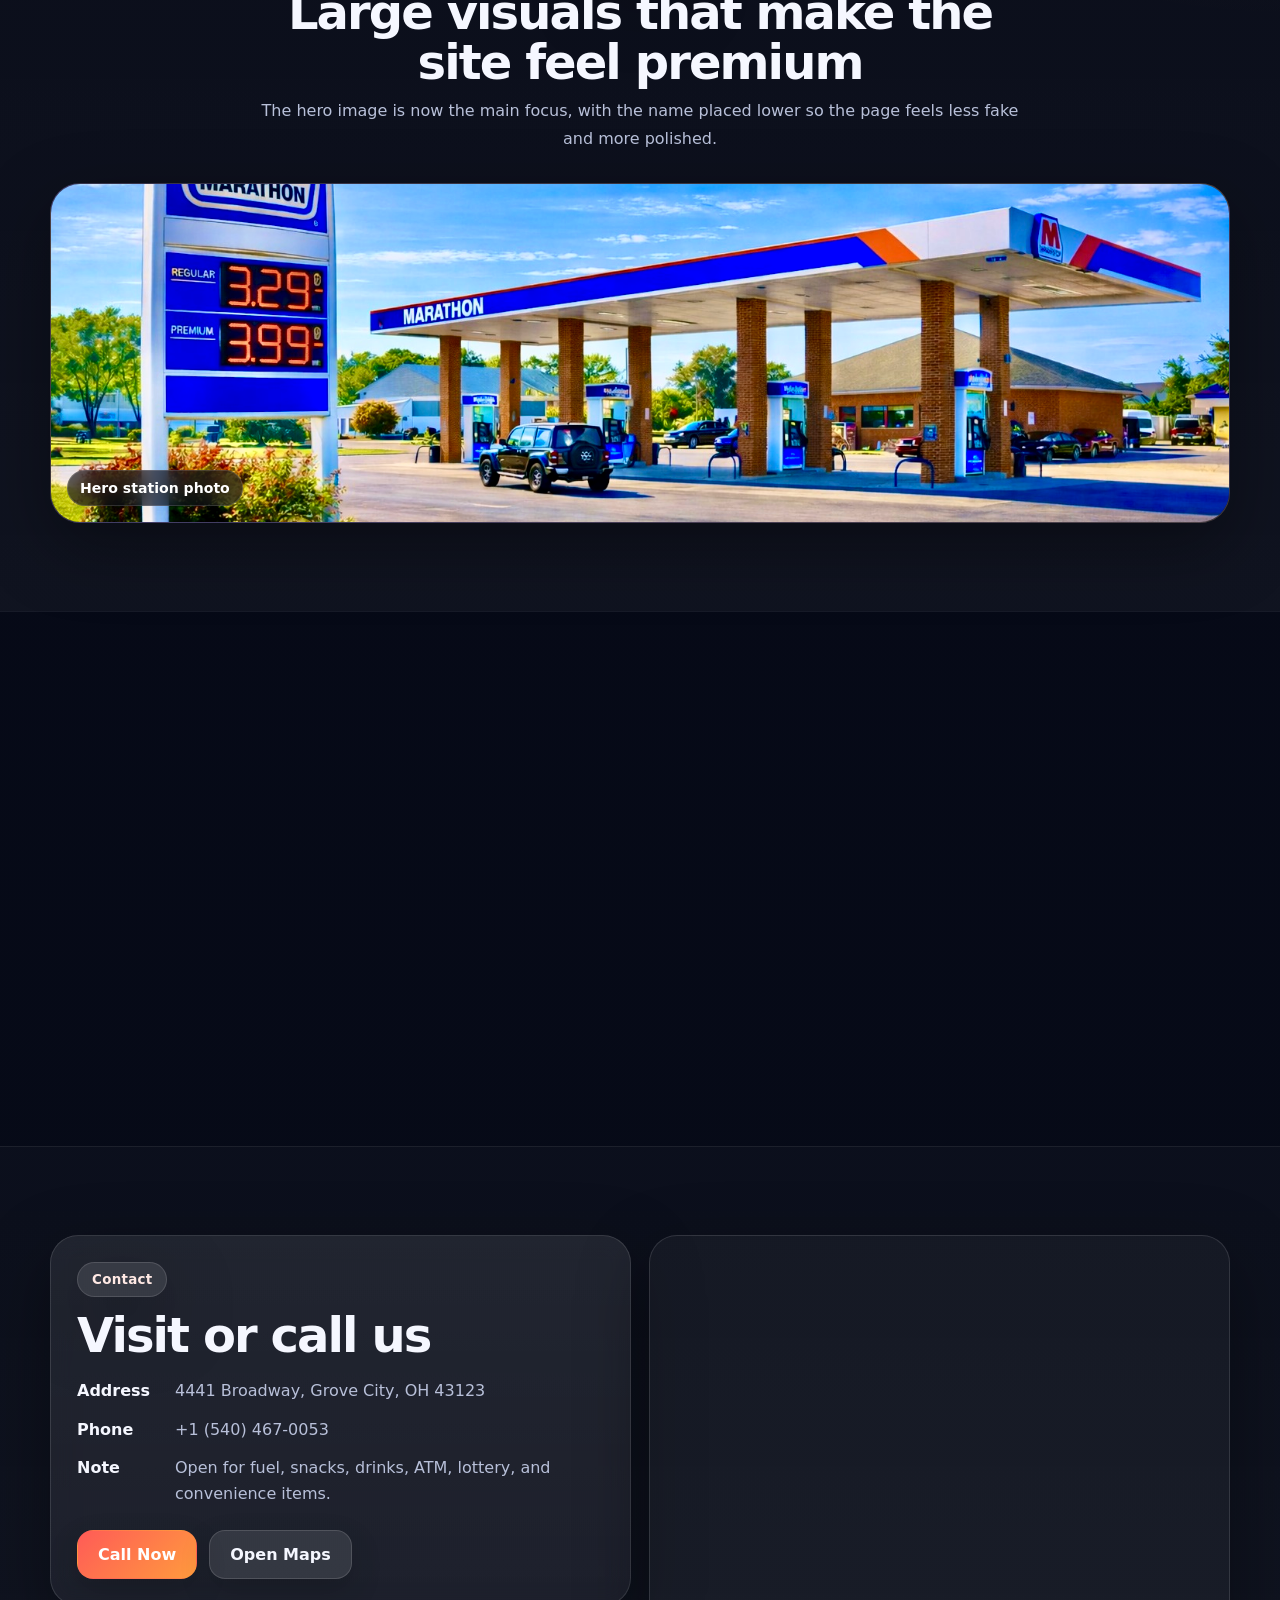
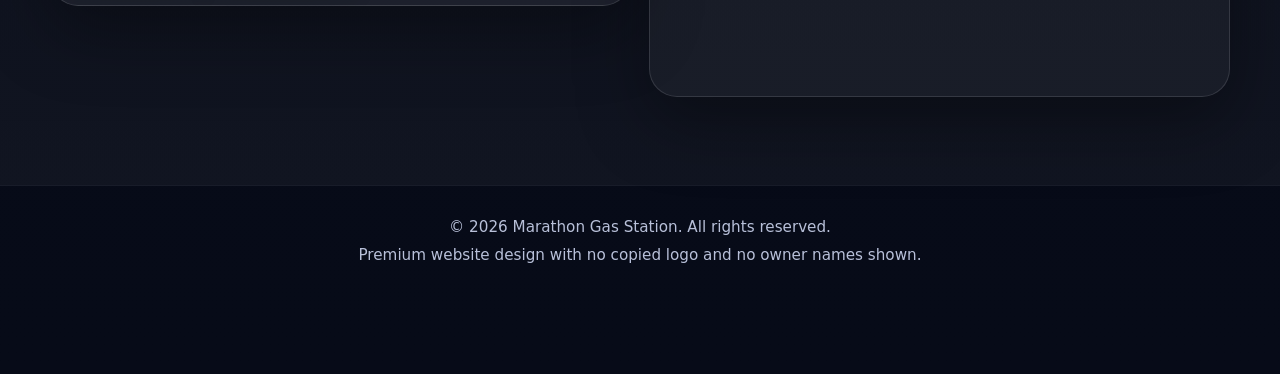
==== commit f085c4d9: "Update index.html" ====
--- a/index.html
+++ b/index.html
@@ -1,233 +1,849 @@
 <!DOCTYPE html>
 <html lang="en">
 <head>
-<meta charset="UTF-8">
-<meta name="viewport" content="width=device-width, initial-scale=1.0">
-<title>Marathon Gas Station | Grove City</title>
-
-<style>
-/* RESET */
-* {
-  margin: 0;
-  padding: 0;
-  box-sizing: border-box;
-  font-family: 'Poppins', sans-serif;
-}
-
-body {
-  background: #020617;
-  color: white;
-}
-
-/* NAVBAR */
-header {
-  position: fixed;
-  width: 100%;
-  top: 0;
-  background: rgba(0,0,0,0.6);
-  backdrop-filter: blur(15px);
-  display: flex;
-  justify-content: space-between;
-  padding: 15px 40px;
-  z-index: 1000;
-}
-
-header h2 {
-  color: orange;
-}
-
-nav a {
-  margin: 0 15px;
-  color: white;
-  text-decoration: none;
-  font-weight: 500;
-}
-
-/* HERO */
-.hero {
-  height: 100vh;
-  background: linear-gradient(rgba(0,0,0,0.7), rgba(0,0,0,0.7)),
-              url('hero-station.jpg') center/cover no-repeat;
-  display: flex;
-  align-items: center;
-  justify-content: center;
-  text-align: center;
-  padding: 20px;
-}
-
-.hero h1 {
-  font-size: 50px;
-  margin-bottom: 15px;
-}
-
-.hero p {
-  margin-bottom: 20px;
-  opacity: 0.8;
-}
-
-.btn {
-  background: linear-gradient(45deg, red, orange);
-  padding: 12px 25px;
-  border-radius: 25px;
-  color: white;
-  text-decoration: none;
-  margin: 10px;
-  display: inline-block;
-  transition: 0.3s;
-}
-
-.btn:hover {
-  box-shadow: 0 0 20px red;
-}
-
-/* TRUST */
-.trust {
-  margin-top: 20px;
-  font-size: 14px;
-  opacity: 0.7;
-}
-
-/* SECTION */
-section {
-  padding: 100px 20px;
-  text-align: center;
-}
-
-/* CARDS */
-.cards {
-  display: flex;
-  flex-wrap: wrap;
-  justify-content: center;
-  gap: 20px;
-}
-
-.card {
-  background: rgba(255,255,255,0.05);
-  padding: 20px;
-  border-radius: 15px;
-  width: 250px;
-  backdrop-filter: blur(10px);
-  transition: 0.3s;
-}
-
-.card:hover {
-  transform: translateY(-8px);
-}
-
-/* REVIEWS */
-.review {
-  margin: 20px auto;
-  max-width: 400px;
-  background: rgba(255,255,255,0.05);
-  padding: 20px;
-  border-radius: 15px;
-}
-
-/* MAP */
-.map {
-  margin-top: 30px;
-  border-radius: 20px;
-  overflow: hidden;
-}
-
-/* FOOTER */
-footer {
-  padding: 30px;
-  text-align: center;
-  background: black;
-  opacity: 0.7;
-}
-
-/* FLOAT BUTTON */
-.call-btn {
-  position: fixed;
-  bottom: 20px;
-  right: 20px;
-  background: red;
-  padding: 15px;
-  border-radius: 50%;
-  color: white;
-  text-decoration: none;
-  font-size: 20px;
-}
-</style>
+  <meta charset="UTF-8" />
+  <meta name="viewport" content="width=device-width, initial-scale=1.0" />
+  <title>Marathon Gas Station | Grove City, OH</title>
+  <meta name="description" content="Marathon Gas Station at 4441 Broadway, Grove City, OH 43123. Fuel, snacks, drinks, ATM, lottery, beer, wine, tobacco, and convenience items." />
+  <meta name="theme-color" content="#050816" />
+  <style>
+    :root{
+      --bg:#050816;
+      --bg2:#0b1022;
+      --card:rgba(255,255,255,.08);
+      --card2:rgba(255,255,255,.12);
+      --line:rgba(255,255,255,.12);
+      --text:#f5f7ff;
+      --muted:#b8c0d9;
+      --accent:#ff5b57;
+      --accent2:#ff9b3d;
+      --shadow:0 24px 70px rgba(0,0,0,.35);
+      --radius:24px;
+      --max:1180px;
+    }
+
+    *{box-sizing:border-box}
+    html{scroll-behavior:smooth}
+    body{
+      margin:0;
+      background:
+        radial-gradient(circle at top, rgba(255,91,87,.14), transparent 26%),
+        radial-gradient(circle at right, rgba(255,155,61,.12), transparent 22%),
+        linear-gradient(180deg, #030615 0%, #050816 40%, #070b18 100%);
+      color:var(--text);
+      font-family: system-ui, -apple-system, BlinkMacSystemFont, "Segoe UI", sans-serif;
+      overflow-x:hidden;
+    }
+    a{color:inherit;text-decoration:none}
+    img{max-width:100%;display:block}
+
+    .container{
+      width:min(calc(100% - 32px), var(--max));
+      margin:0 auto;
+    }
+
+    .header{
+      position:fixed;
+      top:0;
+      left:0;
+      right:0;
+      z-index:50;
+      backdrop-filter: blur(18px);
+      background: rgba(3,6,21,.68);
+      border-bottom:1px solid var(--line);
+    }
+    .nav{
+      min-height:76px;
+      display:flex;
+      align-items:center;
+      justify-content:space-between;
+      gap:16px;
+    }
+    .brand{
+      display:flex;
+      align-items:center;
+      gap:12px;
+      min-width:0;
+    }
+    .brand-mark{
+      width:46px;height:46px;
+      border-radius:16px;
+      background: linear-gradient(135deg, var(--accent), var(--accent2));
+      box-shadow: 0 10px 30px rgba(255,91,87,.28);
+      display:grid;
+      place-items:center;
+      flex:0 0 auto;
+    }
+    .brand-mark span{
+      font-weight:900;
+      font-size:1.05rem;
+      color:white;
+      line-height:1;
+    }
+
+    .menu-btn{
+      display:none;
+      border:1px solid var(--line);
+      background:rgba(255,255,255,.06);
+      color:var(--text);
+      border-radius:14px;
+      padding:10px 14px;
+      font-size:1.1rem;
+    }
+
+    .nav-links{
+      display:flex;
+      align-items:center;
+      gap:24px;
+    }
+    .nav-links a{
+      color:var(--muted);
+      font-weight:600;
+      transition:.2s ease;
+    }
+    .nav-links a:hover,
+    .nav-links a.active{
+      color:white;
+    }
+
+    .hero{
+      padding:116px 0 42px;
+    }
+
+    .hero-frame{
+      position:relative;
+      border-radius:34px;
+      overflow:hidden;
+      min-height:70vh;
+      background:
+        linear-gradient(180deg, rgba(3,6,21,.18), rgba(3,6,21,.62)),
+        url('hero-station.jpg') center/cover no-repeat;
+      border:1px solid rgba(255,255,255,.10);
+      box-shadow:var(--shadow);
+    }
+    .hero-frame::before{
+      content:"";
+      position:absolute;
+      inset:0;
+      background:
+        radial-gradient(circle at 20% 15%, rgba(255,255,255,.12), transparent 24%),
+        linear-gradient(90deg, rgba(3,6,21,.72) 0%, rgba(3,6,21,.25) 45%, rgba(3,6,21,.74) 100%);
+      pointer-events:none;
+    }
+
+    .hero-overlay{
+      position:absolute;
+      inset:auto 24px 24px 24px;
+      display:grid;
+      grid-template-columns:1.1fr .9fr;
+      gap:16px;
+      align-items:end;
+      z-index:1;
+    }
+
+    .hero-copy{
+      background:rgba(5,8,22,.52);
+      border:1px solid rgba(255,255,255,.12);
+      backdrop-filter: blur(16px);
+      border-radius:30px;
+      padding:24px;
+      box-shadow:var(--shadow);
+    }
+    .eyebrow{
+      display:inline-flex;
+      align-items:center;
+      gap:8px;
+      padding:9px 14px;
+      border-radius:999px;
+      background:rgba(255,255,255,.10);
+      border:1px solid rgba(255,255,255,.13);
+      color:#ffe9e4;
+      font-size:.84rem;
+      font-weight:700;
+      letter-spacing:.02em;
+      box-shadow: var(--shadow);
+    }
+    .hero-copy h1{
+      margin:14px 0 10px;
+      font-size:clamp(2.4rem, 5vw, 4.4rem);
+      line-height:.96;
+      letter-spacing:-.05em;
+      max-width:10ch;
+      text-wrap:balance;
+    }
+    .hero-copy p{
+      margin:0;
+      color:var(--muted);
+      line-height:1.7;
+      max-width:56ch;
+    }
+
+    .hero-actions{
+      display:flex;
+      flex-wrap:wrap;
+      gap:12px;
+      margin-top:20px;
+    }
+    .btn{
+      display:inline-flex;
+      align-items:center;
+      justify-content:center;
+      gap:10px;
+      border-radius:16px;
+      padding:14px 20px;
+      font-weight:800;
+      border:1px solid transparent;
+      transition:.22s ease;
+      box-shadow: 0 12px 30px rgba(0,0,0,.18);
+    }
+    .btn:hover{transform:translateY(-1px)}
+    .btn.primary{
+      background:linear-gradient(135deg, var(--accent), var(--accent2));
+      color:white;
+    }
+    .btn.secondary{
+      background:rgba(255,255,255,.10);
+      border-color:rgba(255,255,255,.14);
+      color:var(--text);
+    }
+
+    .hero-info{
+      background:linear-gradient(180deg, rgba(255,255,255,.12), rgba(255,255,255,.08));
+      border:1px solid rgba(255,255,255,.15);
+      border-radius:30px;
+      padding:20px;
+      box-shadow:var(--shadow);
+      backdrop-filter: blur(16px);
+    }
+    .hero-info-top{
+      display:grid;
+      grid-template-columns:1fr 1fr;
+      gap:12px;
+    }
+    .mini-card{
+      background:rgba(5,8,22,.40);
+      border:1px solid rgba(255,255,255,.12);
+      border-radius:20px;
+      padding:16px;
+      min-height:96px;
+    }
+    .mini-card span{
+      display:block;
+      color:var(--muted);
+      font-size:.82rem;
+      margin-bottom:6px;
+    }
+    .mini-card strong{
+      font-size:.98rem;
+      line-height:1.35;
+    }
+
+    .section{
+      padding:88px 0;
+    }
+    .section.alt{
+      background:linear-gradient(180deg, rgba(255,255,255,.02), rgba(255,255,255,.04));
+      border-top:1px solid rgba(255,255,255,.05);
+      border-bottom:1px solid rgba(255,255,255,.05);
+    }
+    .section-head{
+      max-width:760px;
+      margin:0 auto 30px;
+      text-align:center;
+    }
+    .section-head h2{
+      margin:14px 0 10px;
+      font-size:clamp(1.9rem, 4vw, 3rem);
+      letter-spacing:-.04em;
+      line-height:1.03;
+    }
+    .section-head p{
+      margin:0;
+      color:var(--muted);
+      line-height:1.75;
+    }
+
+    .grid{
+      display:grid;
+      gap:18px;
+    }
+    .grid.four{grid-template-columns:repeat(4, 1fr)}
+    .grid.three{grid-template-columns:repeat(3, 1fr)}
+
+    .card{
+      background:linear-gradient(180deg, rgba(255,255,255,.09), rgba(255,255,255,.06));
+      border:1px solid rgba(255,255,255,.12);
+      border-radius:var(--radius);
+      padding:22px;
+      box-shadow:var(--shadow);
+      backdrop-filter: blur(14px);
+      transition:transform .25s ease, border-color .25s ease, box-shadow .25s ease;
+    }
+    .card:hover{
+      transform:translateY(-6px);
+      border-color:rgba(255,255,255,.22);
+      box-shadow:0 26px 70px rgba(0,0,0,.42);
+    }
+    .card .icon{
+      width:52px;height:52px;
+      border-radius:18px;
+      display:grid;
+      place-items:center;
+      background:linear-gradient(135deg, rgba(255,91,87,.24), rgba(255,155,61,.24));
+      border:1px solid rgba(255,255,255,.12);
+      margin-bottom:14px;
+      font-size:1.35rem;
+    }
+    .card h3{
+      margin:0 0 8px;
+      font-size:1.06rem;
+    }
+    .card p{
+      margin:0;
+      color:var(--muted);
+      line-height:1.7;
+      font-size:.95rem;
+    }
+
+    .highlight-strip{
+      display:grid;
+      grid-template-columns:repeat(3, 1fr);
+      gap:18px;
+      margin-top:24px;
+    }
+    .highlight{
+      padding:18px 20px;
+      background:rgba(255,255,255,.06);
+      border:1px solid rgba(255,255,255,.11);
+      border-radius:20px;
+      color:var(--muted);
+      box-shadow:var(--shadow);
+    }
+    .highlight strong{
+      display:block;
+      color:var(--text);
+      margin-bottom:6px;
+      font-size:1rem;
+    }
+
+    .amenities{
+      display:grid;
+      grid-template-columns: repeat(4, 1fr);
+      gap:16px;
+    }
+    .amenity{
+      padding:20px;
+      border-radius:22px;
+      background:rgba(255,255,255,.06);
+      border:1px solid rgba(255,255,255,.12);
+      box-shadow:var(--shadow);
+      min-height:142px;
+    }
+    .amenity .label{
+      display:inline-flex;
+      align-items:center;
+      gap:8px;
+      padding:8px 12px;
+      border-radius:999px;
+      background:rgba(255,255,255,.08);
+      border:1px solid rgba(255,255,255,.10);
+      font-size:.84rem;
+      font-weight:800;
+      margin-bottom:14px;
+    }
+    .amenity p{
+      margin:0;
+      color:var(--muted);
+      line-height:1.65;
+    }
+
+    .gallery{
+      display:grid;
+      grid-template-columns:repeat(3, 1fr);
+      gap:18px;
+    }
+    .photo{
+      position:relative;
+      overflow:hidden;
+      border-radius:28px;
+      min-height:290px;
+      background:
+        linear-gradient(180deg, rgba(3,6,21,.10), rgba(3,6,21,.46)),
+        linear-gradient(135deg, rgba(124,92,255,.26), rgba(255,155,61,.20));
+      border:1px solid rgba(255,255,255,.12);
+      box-shadow:var(--shadow);
+    }
+    .photo::before{
+      content:"";
+      position:absolute;
+      inset:0;
+      background-size:cover;
+      background-position:center;
+      transition:transform .45s ease;
+      transform:scale(1.01);
+      filter:saturate(1.08) contrast(1.03);
+    }
+    .photo:hover::before{transform:scale(1.06)}
+    .photo .tag{
+      position:absolute;
+      left:16px;
+      bottom:16px;
+      padding:9px 12px;
+      border-radius:999px;
+      background:rgba(5,8,22,.62);
+      border:1px solid rgba(255,255,255,.14);
+      color:white;
+      font-size:.88rem;
+      font-weight:800;
+      backdrop-filter: blur(10px);
+    }
+
+    .photo.front::before{background-image:url('front-view.jpg')}
+    .photo.inside::before{background-image:url('inside-store.jpg')}
+    .photo.shelves::before{background-image:url('shelves.jpg')}
+    .photo.hero::before{background-image:url('hero-station.jpg')}
+
+    .split{
+      display:grid;
+      grid-template-columns: 1fr 1fr;
+      gap:18px;
+      align-items:start;
+    }
+    .contact-box{
+      background:linear-gradient(180deg, rgba(255,255,255,.09), rgba(255,255,255,.06));
+      border:1px solid rgba(255,255,255,.12);
+      border-radius:28px;
+      padding:26px;
+      box-shadow:var(--shadow);
+      backdrop-filter: blur(12px);
+    }
+    .contact-box h3{
+      margin:0 0 14px;
+      font-size:1.2rem;
+    }
+    .contact-row{
+      display:grid;
+      gap:12px;
+      margin-top:18px;
+    }
+    .contact-line{
+      display:flex;
+      gap:12px;
+      align-items:flex-start;
+      color:var(--muted);
+      line-height:1.65;
+    }
+    .contact-line strong{
+      color:var(--text);
+      min-width:86px;
+    }
+
+    .map-wrap{
+      border-radius:28px;
+      overflow:hidden;
+      border:1px solid rgba(255,255,255,.12);
+      box-shadow:var(--shadow);
+      background:rgba(255,255,255,.04);
+      min-height:460px;
+    }
+    .map-wrap iframe{
+      width:100%;
+      height:100%;
+      min-height:460px;
+      border:0;
+      display:block;
+    }
+
+    .footer{
+      padding:32px 0 110px;
+      color:var(--muted);
+      text-align:center;
+      font-size:.95rem;
+    }
+
+    .floating-call{
+      position:fixed;
+      right:18px;
+      bottom:18px;
+      width:56px;
+      height:56px;
+      border-radius:18px;
+      display:grid;
+      place-items:center;
+      background:linear-gradient(135deg, var(--accent), var(--accent2));
+      color:white;
+      box-shadow:0 18px 45px rgba(255,91,87,.36);
+      z-index:60;
+      border:1px solid rgba(255,255,255,.16);
+    }
+
+    .floating-stack{
+      position:fixed;
+      left:18px;
+      bottom:18px;
+      z-index:60;
+      display:flex;
+      flex-direction:column;
+      gap:10px;
+    }
+    .floating-chip{
+      display:inline-flex;
+      align-items:center;
+      gap:8px;
+      padding:11px 14px;
+      border-radius:999px;
+      background:rgba(5,8,22,.74);
+      border:1px solid rgba(255,255,255,.14);
+      backdrop-filter: blur(14px);
+      color:white;
+      box-shadow:var(--shadow);
+      font-size:.88rem;
+      font-weight:800;
+      width:max-content;
+    }
+
+    .reveal{
+      opacity:0;
+      transform:translateY(18px);
+      transition:opacity .75s ease, transform .75s ease;
+    }
+    .reveal.visible{
+      opacity:1;
+      transform:translateY(0);
+    }
+
+    @media (max-width: 1080px){
+      .hero-overlay,
+      .split{
+        grid-template-columns:1fr;
+      }
+      .grid.four{grid-template-columns:repeat(2,1fr)}
+      .grid.three{grid-template-columns:repeat(2,1fr)}
+      .amenities{grid-template-columns:repeat(2,1fr)}
+      .gallery{grid-template-columns:repeat(2,1fr)}
+      .highlight-strip{grid-template-columns:1fr 1fr}
+      .hero-frame{min-height:82vh}
+      .hero-copy h1{max-width:12ch}
+    }
+
+    @media (max-width: 760px){
+      .menu-btn{display:inline-flex}
+      .nav-links{
+        position:absolute;
+        top:76px;
+        left:16px;
+        right:16px;
+        display:none;
+        flex-direction:column;
+        gap:0;
+        background:rgba(3,6,21,.97);
+        border:1px solid rgba(255,255,255,.12);
+        border-radius:22px;
+        overflow:hidden;
+        box-shadow:var(--shadow);
+      }
+      .nav-links.open{display:flex}
+      .nav-links a{
+        width:100%;
+        padding:16px 18px;
+        border-bottom:1px solid rgba(255,255,255,.06);
+      }
+
+      .hero{
+        padding-top:110px;
+      }
+      .hero-frame{
+        min-height:auto;
+      }
+      .hero-overlay{
+        position:static;
+        padding:18px;
+      }
+      .hero-copy,
+      .hero-info{
+        border-radius:24px;
+      }
+      .hero-copy h1{
+        font-size:clamp(2.4rem, 12vw, 4rem);
+        max-width:none;
+      }
+      .hero-info-top,
+      .grid.four,
+      .grid.three,
+      .amenities,
+      .gallery,
+      .highlight-strip{
+        grid-template-columns:1fr;
+      }
+      .photo,
+      .map-wrap,
+      .map-wrap iframe{
+        min-height:260px;
+      }
+      .floating-stack{
+        left:12px;
+        bottom:12px;
+      }
+      .floating-call{
+        right:12px;
+        bottom:12px;
+      }
+    }
+  </style>
 </head>
-
 <body>
-
-<header>
-  <h2>Marathon</h2>
-  <nav>
-    <a href="#">Home</a>
-    <a href="#services">Services</a>
-    <a href="#products">Products</a>
-    <a href="#contact">Contact</a>
-  </nav>
-</header>
-
-<!-- HERO -->
-<section class="hero">
-  <div>
-    <h1>Modern Fuel. Clean Convenience.</h1>
-    <p>Fast, reliable service for fuel, snacks, and everyday needs in Grove City.</p>
-
-    <a href="tel:+15404670053" class="btn">Call Now</a>
-    <a href="https://maps.google.com/?q=4441+Broadway+Grove+City+OH" class="btn">Directions</a>
-
-    <div class="trust">
-      ✔ Clean & Safe • ✔ Fast Service • ✔ Easy Location
+  <header class="header">
+    <div class="container nav">
+      <a class="brand" href="#home" aria-label="Home">
+        <div class="brand-mark" aria-hidden="true"><span>M</span></div>
+      </a>
+
+      <button class="menu-btn" id="menuBtn" aria-label="Toggle navigation" aria-expanded="false">☰</button>
+
+      <nav class="nav-links" id="navLinks">
+        <a href="#home">Home</a>
+        <a href="#services">Services</a>
+        <a href="#inside">Inside</a>
+        <a href="#gallery">Gallery</a>
+        <a href="#contact">Contact</a>
+      </nav>
     </div>
+  </header>
+
+  <main id="home">
+    <section class="hero">
+      <div class="container hero-frame">
+        <div class="hero-overlay">
+          <div class="hero-copy reveal">
+            <span class="eyebrow">Convenience • Fuel • Quick Stop</span>
+            <h1>Marathon Gas Station</h1>
+            <p>
+              Fast service, easy access, and a polished online presence built to look clean, premium, and business-ready.
+            </p>
+
+            <div class="hero-actions">
+              <a class="btn primary" href="tel:+15404670053">Call Now</a>
+              <a class="btn secondary" href="#contact">Directions</a>
+            </div>
+          </div>
+
+          <aside class="hero-info reveal" aria-label="Quick facts">
+            <div class="hero-info-top">
+              <div class="mini-card">
+                <span>Quick access</span>
+                <strong>Easy stop for drivers and locals</strong>
+              </div>
+              <div class="mini-card">
+                <span>Phone</span>
+                <strong>+1 (540) 467-0053</strong>
+              </div>
+              <div class="mini-card">
+                <span>Location</span>
+                <strong>4441 Broadway<br>Grove City, OH 43123</strong>
+              </div>
+              <div class="mini-card">
+                <span>Open for</span>
+                <strong>Fuel, snacks, drinks, and essentials</strong>
+              </div>
+            </div>
+          </aside>
+        </div>
+      </div>
+    </section>
+
+    <section class="section">
+      <div class="container">
+        <div class="section-head reveal">
+          <span class="eyebrow">Why this works</span>
+          <h2>A business-first website that feels expensive</h2>
+          <p>Strong spacing, clean contact actions, cinematic imagery, and a layout that looks polished instead of crowded.</p>
+        </div>
+
+        <div class="highlight-strip">
+          <div class="highlight reveal">
+            <strong>Fast customer flow</strong>
+            Call, map, and store details are visible immediately.
+          </div>
+          <div class="highlight reveal">
+            <strong>Premium look</strong>
+            Glass cards, gradients, and soft lighting create a luxury feel.
+          </div>
+          <div class="highlight reveal">
+            <strong>Business-ready</strong>
+            Good for pitching, selling, and showing on a live browser.
+          </div>
+        </div>
+      </div>
+    </section>
+
+    <section id="services" class="section alt">
+      <div class="container">
+        <div class="section-head reveal">
+          <span class="eyebrow">Services</span>
+          <h2>Everything customers expect in one stop</h2>
+          <p>Keep it simple, premium, and easy to scan.</p>
+        </div>
+
+        <div class="grid four">
+          <article class="card reveal"><div class="icon">⛽</div><h3>Fuel Station</h3><p>Quick and easy fuel stop for local drivers and travelers.</p></article>
+          <article class="card reveal"><div class="icon">🛒</div><h3>Convenience Items</h3><p>Daily essentials, grab-and-go goods, and quick shopping needs.</p></article>
+          <article class="card reveal"><div class="icon">☕</div><h3>Drinks & Coffee</h3><p>Hot drinks, cold drinks, and refreshment options throughout the day.</p></article>
+          <article class="card reveal"><div class="icon">🎟️</div><h3>ATM & Lottery</h3><p>Convenient cash access and lottery ticket service in one location.</p></article>
+          <article class="card reveal"><div class="icon">🍺</div><h3>Beer & Wine</h3><p>Age-restricted beverage selection where permitted by local rules.</p></article>
+          <article class="card reveal"><div class="icon">🚬</div><h3>Tobacco & Vape Counter</h3><p>Age-restricted products displayed as a clean, organized store category.</p></article>
+          <article class="card reveal"><div class="icon">💳</div><h3>Fast Checkout</h3><p>Easy counter service designed for speed and convenience.</p></article>
+          <article class="card reveal"><div class="icon">📍</div><h3>Easy Access</h3><p>Clear directions, contact buttons, and map integration for customers.</p></article>
+        </div>
+      </div>
+    </section>
+
+    <section id="inside" class="section">
+      <div class="container">
+        <div class="section-head reveal">
+          <span class="eyebrow">Inside the store</span>
+          <h2>Show the store like a real premium business</h2>
+          <p>These cards use your own files and stay clean even while more photos are added.</p>
+        </div>
+
+        <div class="amenities">
+          <div class="amenity reveal"><div class="label">ATM</div><p>Easy cash access for customers on the go.</p></div>
+          <div class="amenity reveal"><div class="label">Lottery</div><p>Ticket sales displayed in a neat, easy-to-find section.</p></div>
+          <div class="amenity reveal"><div class="label">Beer & Wine</div><p>Store category included neatly for a full convenience-store presentation.</p></div>
+          <div class="amenity reveal"><div class="label">Age-Restricted</div><p>Tobacco and vape products can be shown as an organized in-store department.</p></div>
+        </div>
+
+        <div class="gallery" style="margin-top:18px;">
+          <div class="photo front reveal"><span class="tag">Front view</span></div>
+          <div class="photo inside reveal"><span class="tag">Inside the store</span></div>
+          <div class="photo shelves reveal"><span class="tag">Products and shelves</span></div>
+        </div>
+      </div>
+    </section>
+
+    <section id="gallery" class="section alt">
+      <div class="container">
+        <div class="section-head reveal">
+          <span class="eyebrow">Gallery</span>
+          <h2>Large visuals that make the site feel premium</h2>
+          <p>The hero image is now the main focus, with the name placed lower so the page feels less fake and more polished.</p>
+        </div>
+
+        <div class="photo hero reveal" style="min-height:340px;border-radius:30px;">
+          <span class="tag">Hero station photo</span>
+        </div>
+      </div>
+    </section>
+
+    <section class="section">
+      <div class="container">
+        <div class="section-head reveal">
+          <span class="eyebrow">Customer confidence</span>
+          <h2>Why people choose this stop</h2>
+          <p>Clear business value with no overexplaining.</p>
+        </div>
+
+        <div class="grid three">
+          <article class="card reveal"><div class="icon">✨</div><h3>Clean presentation</h3><p>Every section is spaced, styled, and easy to scan on a phone or desktop.</p></article>
+          <article class="card reveal"><div class="icon">⚡</div><h3>Fast information</h3><p>Customers can see the address, call button, and map without hunting around.</p></article>
+          <article class="card reveal"><div class="icon">🧭</div><h3>Easy directions</h3><p>One-click map access helps the store feel practical and ready for business.</p></article>
+        </div>
+      </div>
+    </section>
+
+    <section id="contact" class="section alt">
+      <div class="container split">
+        <div class="contact-box reveal">
+          <span class="eyebrow">Contact</span>
+          <h2 style="margin:14px 0 10px;font-size:clamp(1.9rem,4vw,3rem);letter-spacing:-.04em;line-height:1.02;">Visit or call us</h2>
+
+          <div class="contact-row">
+            <div class="contact-line"><strong>Address</strong><span>4441 Broadway, Grove City, OH 43123</span></div>
+            <div class="contact-line"><strong>Phone</strong><span><a href="tel:+15404670053">+1 (540) 467-0053</a></span></div>
+            <div class="contact-line"><strong>Note</strong><span>Open for fuel, snacks, drinks, ATM, lottery, and convenience items.</span></div>
+          </div>
+
+          <div class="hero-actions" style="margin-top:22px;">
+            <a class="btn primary" href="tel:+15404670053">Call Now</a>
+            <a class="btn secondary" href="https://www.google.com/maps/search/?api=1&query=4441+Broadway+Grove+City+OH+43123" target="_blank" rel="noopener">Open Maps</a>
+          </div>
+        </div>
+
+        <div class="map-wrap reveal" aria-label="Google map location">
+          <iframe
+            title="Marathon Gas Station Map"
+            src="https://www.google.com/maps?q=4441%20Broadway%2C%20Grove%20City%2C%20OH%2043123&output=embed"
+            loading="lazy"
+            referrerpolicy="no-referrer-when-downgrade">
+          </iframe>
+        </div>
+      </div>
+    </section>
+  </main>
+
+  <footer class="footer">
+    <div class="container">
+      <div>© <span id="year"></span> Marathon Gas Station. All rights reserved.</div>
+      <div style="margin-top:10px;">Premium website design with no copied logo and no owner names shown.</div>
+    </div>
+  </footer>
+
+  <a class="floating-call" href="tel:+15404670053" aria-label="Call now">📞</a>
+
+  <div class="floating-stack" aria-label="Quick store highlights">
+    <span class="floating-chip">ATM</span>
+    <span class="floating-chip">Lottery</span>
+    <span class="floating-chip">Beer • Wine • Tobacco</span>
   </div>
-</section>
-
-<!-- SERVICES -->
-<section id="services">
-  <h2>Our Services</h2>
-  <div class="cards">
-    <div class="card">Fuel Station</div>
-    <div class="card">Snacks & Drinks</div>
-    <div class="card">Quick Stop Convenience</div>
-    <div class="card">Fast Checkout</div>
-  </div>
-</section>
-
-<!-- PRODUCTS -->
-<section id="products">
-  <h2>Popular Items</h2>
-  <div class="cards">
-    <div class="card">Cold Drinks</div>
-    <div class="card">Coffee</div>
-    <div class="card">Snacks</div>
-    <div class="card">Daily Essentials</div>
-  </div>
-</section>
-
-<!-- REVIEWS -->
-<section>
-  <h2>Customer Reviews</h2>
-  <div class="review">"Very clean and quick service!" ⭐⭐⭐⭐⭐</div>
-  <div class="review">"Best stop in Grove City!" ⭐⭐⭐⭐⭐</div>
-  <div class="review">"Friendly and fast checkout." ⭐⭐⭐⭐⭐</div>
-</section>
-
-<!-- CONTACT -->
-<section id="contact">
-  <h2>Visit Us</h2>
-  <p>4441 Broadway, Grove City, OH 43123</p>
-  <p><a href="tel:+15404670053" style="color:orange;">+1 (540) 467-0053</a></p>
-
-  <div class="map">
-    <iframe
-      src="https://www.google.com/maps?q=4441+Broadway+Grove+City+OH&output=embed"
-      width="100%" height="300" style="border:0;"></iframe>
-  </div>
-</section>
-
-<footer>
-  © 2026 Marathon Gas Station — All rights reserved
-</footer>
-
-<a href="tel:+15404670053" class="call-btn">📞</a>
-
+
+  <script>
+    const menuBtn = document.getElementById('menuBtn');
+    const navLinks = document.getElementById('navLinks');
+    const year = document.getElementById('year');
+    const revealItems = document.querySelectorAll('.reveal');
+    const navAnchors = document.querySelectorAll('.nav-links a');
+
+    year.textContent = new Date().getFullYear();
+
+    menuBtn.addEventListener('click', () => {
+      const open = navLinks.classList.toggle('open');
+      menuBtn.setAttribute('aria-expanded', String(open));
+      menuBtn.textContent = open ? '✕' : '☰';
+    });
+
+    navAnchors.forEach(a => {
+      a.addEventListener('click', () => {
+        navLinks.classList.remove('open');
+        menuBtn.setAttribute('aria-expanded', 'false');
+        menuBtn.textContent = '☰';
+      });
+    });
+
+    const observer = new IntersectionObserver((entries) => {
+      entries.forEach(entry => {
+        if (entry.isIntersecting) {
+          entry.target.classList.add('visible');
+          observer.unobserve(entry.target);
+        }
+      });
+    }, { threshold: 0.12 });
+
+    revealItems.forEach(el => observer.observe(el));
+
+    const sections = document.querySelectorAll('main section[id]');
+    window.addEventListener('scroll', () => {
+      const pos = window.scrollY + 150;
+      sections.forEach(section => {
+        const top = section.offsetTop;
+        const bottom = top + section.offsetHeight;
+        const id = section.id;
+        const link = document.querySelector(`.nav-links a[href="#${id}"]`);
+        if (!link) return;
+        if (pos >= top && pos < bottom) {
+          navAnchors.forEach(x => x.classList.remove('active'));
+          link.classList.add('active');
+        }
+      });
+    });
+  </script>
 </body>
 </html>
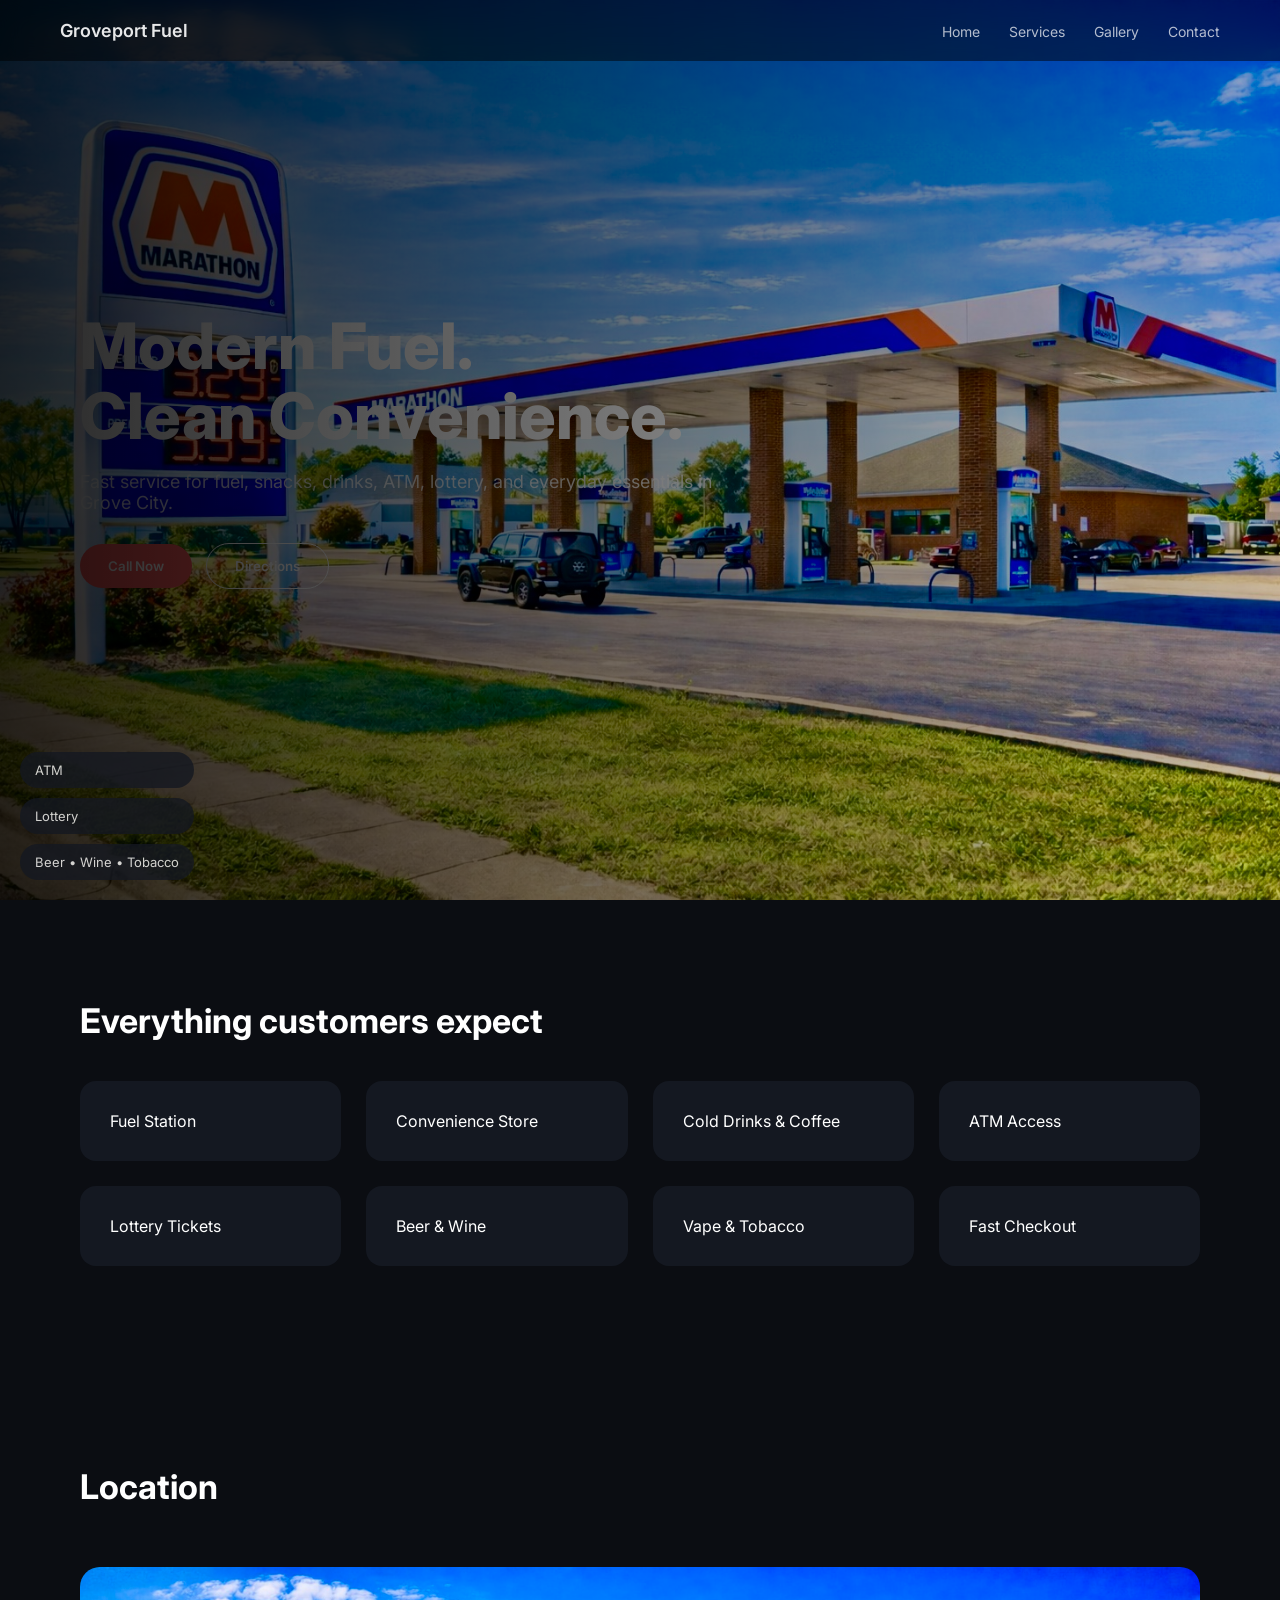
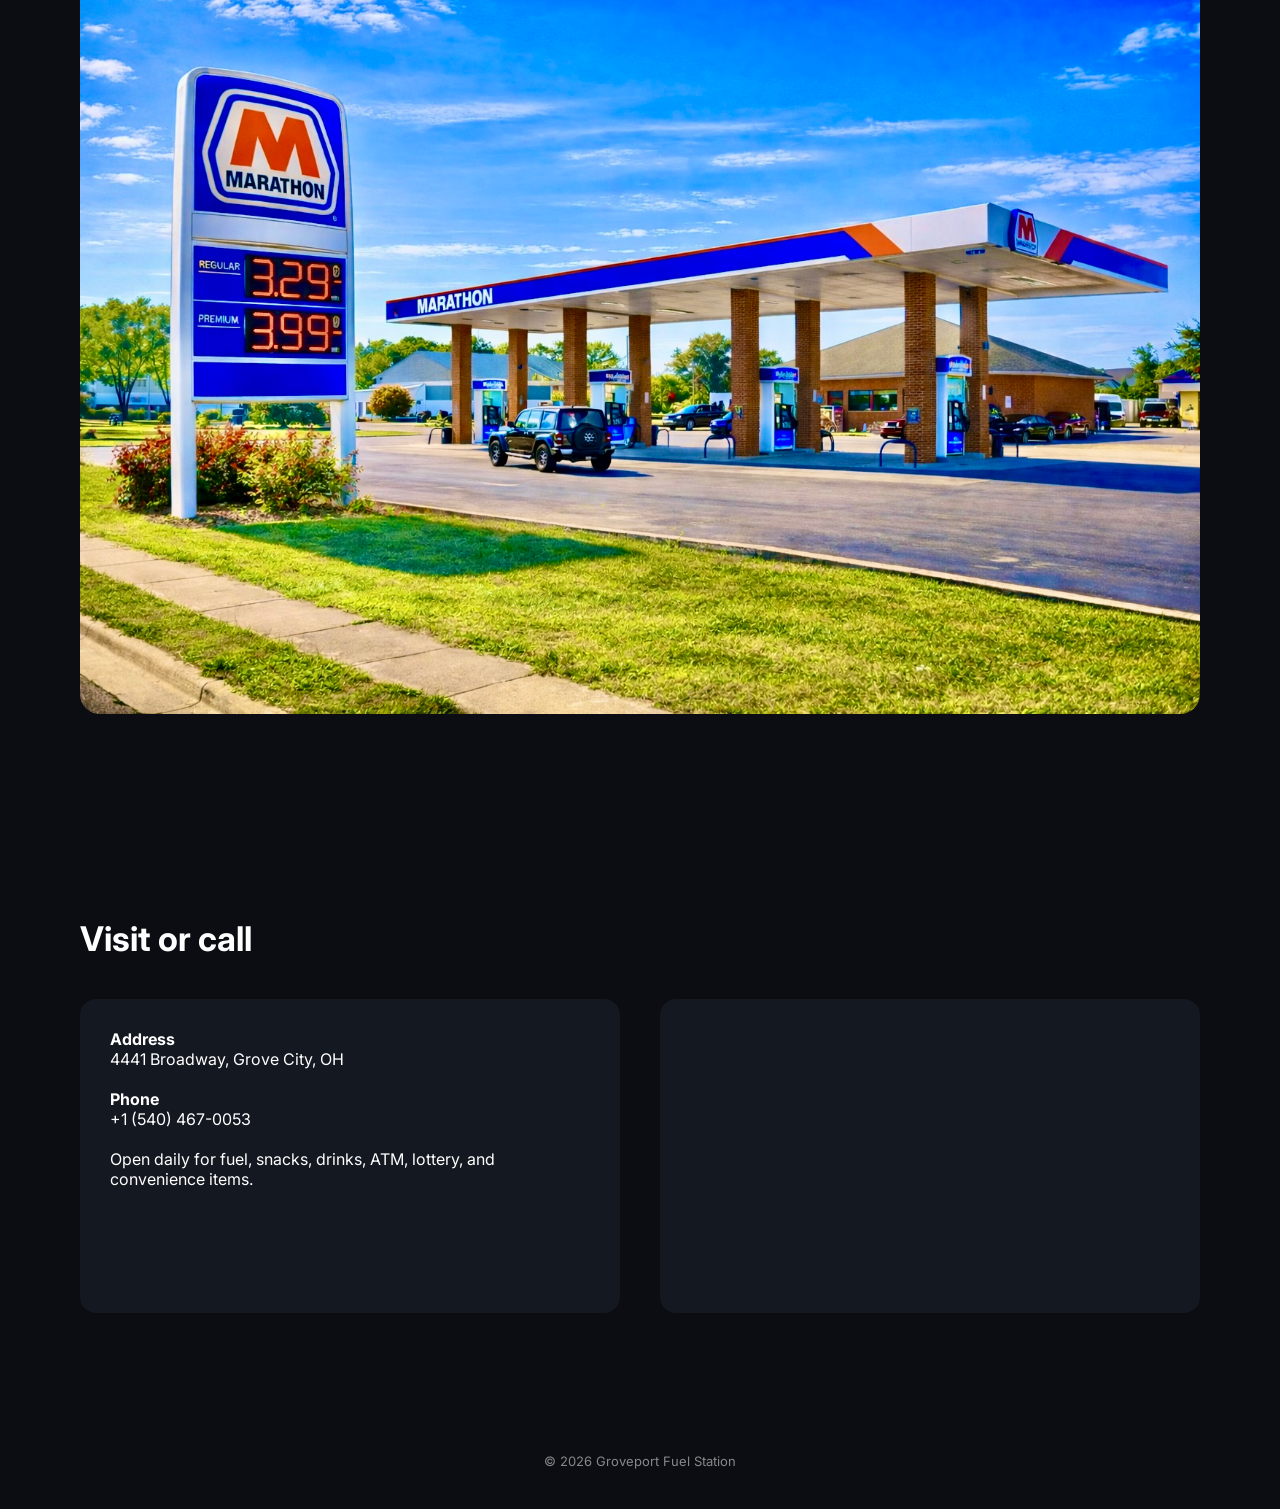
==== commit a9106380: "Update index.html" ====
--- a/index.html
+++ b/index.html
@@ -1,849 +1,269 @@
 <!DOCTYPE html>
 <html lang="en">
 <head>
-  <meta charset="UTF-8" />
-  <meta name="viewport" content="width=device-width, initial-scale=1.0" />
-  <title>Marathon Gas Station | Grove City, OH</title>
-  <meta name="description" content="Marathon Gas Station at 4441 Broadway, Grove City, OH 43123. Fuel, snacks, drinks, ATM, lottery, beer, wine, tobacco, and convenience items." />
-  <meta name="theme-color" content="#050816" />
-  <style>
-    :root{
-      --bg:#050816;
-      --bg2:#0b1022;
-      --card:rgba(255,255,255,.08);
-      --card2:rgba(255,255,255,.12);
-      --line:rgba(255,255,255,.12);
-      --text:#f5f7ff;
-      --muted:#b8c0d9;
-      --accent:#ff5b57;
-      --accent2:#ff9b3d;
-      --shadow:0 24px 70px rgba(0,0,0,.35);
-      --radius:24px;
-      --max:1180px;
-    }
-
-    *{box-sizing:border-box}
-    html{scroll-behavior:smooth}
-    body{
-      margin:0;
-      background:
-        radial-gradient(circle at top, rgba(255,91,87,.14), transparent 26%),
-        radial-gradient(circle at right, rgba(255,155,61,.12), transparent 22%),
-        linear-gradient(180deg, #030615 0%, #050816 40%, #070b18 100%);
-      color:var(--text);
-      font-family: system-ui, -apple-system, BlinkMacSystemFont, "Segoe UI", sans-serif;
-      overflow-x:hidden;
-    }
-    a{color:inherit;text-decoration:none}
-    img{max-width:100%;display:block}
-
-    .container{
-      width:min(calc(100% - 32px), var(--max));
-      margin:0 auto;
-    }
-
-    .header{
-      position:fixed;
-      top:0;
-      left:0;
-      right:0;
-      z-index:50;
-      backdrop-filter: blur(18px);
-      background: rgba(3,6,21,.68);
-      border-bottom:1px solid var(--line);
-    }
-    .nav{
-      min-height:76px;
-      display:flex;
-      align-items:center;
-      justify-content:space-between;
-      gap:16px;
-    }
-    .brand{
-      display:flex;
-      align-items:center;
-      gap:12px;
-      min-width:0;
-    }
-    .brand-mark{
-      width:46px;height:46px;
-      border-radius:16px;
-      background: linear-gradient(135deg, var(--accent), var(--accent2));
-      box-shadow: 0 10px 30px rgba(255,91,87,.28);
-      display:grid;
-      place-items:center;
-      flex:0 0 auto;
-    }
-    .brand-mark span{
-      font-weight:900;
-      font-size:1.05rem;
-      color:white;
-      line-height:1;
-    }
-
-    .menu-btn{
-      display:none;
-      border:1px solid var(--line);
-      background:rgba(255,255,255,.06);
-      color:var(--text);
-      border-radius:14px;
-      padding:10px 14px;
-      font-size:1.1rem;
-    }
-
-    .nav-links{
-      display:flex;
-      align-items:center;
-      gap:24px;
-    }
-    .nav-links a{
-      color:var(--muted);
-      font-weight:600;
-      transition:.2s ease;
-    }
-    .nav-links a:hover,
-    .nav-links a.active{
-      color:white;
-    }
-
-    .hero{
-      padding:116px 0 42px;
-    }
-
-    .hero-frame{
-      position:relative;
-      border-radius:34px;
-      overflow:hidden;
-      min-height:70vh;
-      background:
-        linear-gradient(180deg, rgba(3,6,21,.18), rgba(3,6,21,.62)),
-        url('hero-station.jpg') center/cover no-repeat;
-      border:1px solid rgba(255,255,255,.10);
-      box-shadow:var(--shadow);
-    }
-    .hero-frame::before{
-      content:"";
-      position:absolute;
-      inset:0;
-      background:
-        radial-gradient(circle at 20% 15%, rgba(255,255,255,.12), transparent 24%),
-        linear-gradient(90deg, rgba(3,6,21,.72) 0%, rgba(3,6,21,.25) 45%, rgba(3,6,21,.74) 100%);
-      pointer-events:none;
-    }
-
-    .hero-overlay{
-      position:absolute;
-      inset:auto 24px 24px 24px;
-      display:grid;
-      grid-template-columns:1.1fr .9fr;
-      gap:16px;
-      align-items:end;
-      z-index:1;
-    }
-
-    .hero-copy{
-      background:rgba(5,8,22,.52);
-      border:1px solid rgba(255,255,255,.12);
-      backdrop-filter: blur(16px);
-      border-radius:30px;
-      padding:24px;
-      box-shadow:var(--shadow);
-    }
-    .eyebrow{
-      display:inline-flex;
-      align-items:center;
-      gap:8px;
-      padding:9px 14px;
-      border-radius:999px;
-      background:rgba(255,255,255,.10);
-      border:1px solid rgba(255,255,255,.13);
-      color:#ffe9e4;
-      font-size:.84rem;
-      font-weight:700;
-      letter-spacing:.02em;
-      box-shadow: var(--shadow);
-    }
-    .hero-copy h1{
-      margin:14px 0 10px;
-      font-size:clamp(2.4rem, 5vw, 4.4rem);
-      line-height:.96;
-      letter-spacing:-.05em;
-      max-width:10ch;
-      text-wrap:balance;
-    }
-    .hero-copy p{
-      margin:0;
-      color:var(--muted);
-      line-height:1.7;
-      max-width:56ch;
-    }
-
-    .hero-actions{
-      display:flex;
-      flex-wrap:wrap;
-      gap:12px;
-      margin-top:20px;
-    }
-    .btn{
-      display:inline-flex;
-      align-items:center;
-      justify-content:center;
-      gap:10px;
-      border-radius:16px;
-      padding:14px 20px;
-      font-weight:800;
-      border:1px solid transparent;
-      transition:.22s ease;
-      box-shadow: 0 12px 30px rgba(0,0,0,.18);
-    }
-    .btn:hover{transform:translateY(-1px)}
-    .btn.primary{
-      background:linear-gradient(135deg, var(--accent), var(--accent2));
-      color:white;
-    }
-    .btn.secondary{
-      background:rgba(255,255,255,.10);
-      border-color:rgba(255,255,255,.14);
-      color:var(--text);
-    }
-
-    .hero-info{
-      background:linear-gradient(180deg, rgba(255,255,255,.12), rgba(255,255,255,.08));
-      border:1px solid rgba(255,255,255,.15);
-      border-radius:30px;
-      padding:20px;
-      box-shadow:var(--shadow);
-      backdrop-filter: blur(16px);
-    }
-    .hero-info-top{
-      display:grid;
-      grid-template-columns:1fr 1fr;
-      gap:12px;
-    }
-    .mini-card{
-      background:rgba(5,8,22,.40);
-      border:1px solid rgba(255,255,255,.12);
-      border-radius:20px;
-      padding:16px;
-      min-height:96px;
-    }
-    .mini-card span{
-      display:block;
-      color:var(--muted);
-      font-size:.82rem;
-      margin-bottom:6px;
-    }
-    .mini-card strong{
-      font-size:.98rem;
-      line-height:1.35;
-    }
-
-    .section{
-      padding:88px 0;
-    }
-    .section.alt{
-      background:linear-gradient(180deg, rgba(255,255,255,.02), rgba(255,255,255,.04));
-      border-top:1px solid rgba(255,255,255,.05);
-      border-bottom:1px solid rgba(255,255,255,.05);
-    }
-    .section-head{
-      max-width:760px;
-      margin:0 auto 30px;
-      text-align:center;
-    }
-    .section-head h2{
-      margin:14px 0 10px;
-      font-size:clamp(1.9rem, 4vw, 3rem);
-      letter-spacing:-.04em;
-      line-height:1.03;
-    }
-    .section-head p{
-      margin:0;
-      color:var(--muted);
-      line-height:1.75;
-    }
-
-    .grid{
-      display:grid;
-      gap:18px;
-    }
-    .grid.four{grid-template-columns:repeat(4, 1fr)}
-    .grid.three{grid-template-columns:repeat(3, 1fr)}
-
-    .card{
-      background:linear-gradient(180deg, rgba(255,255,255,.09), rgba(255,255,255,.06));
-      border:1px solid rgba(255,255,255,.12);
-      border-radius:var(--radius);
-      padding:22px;
-      box-shadow:var(--shadow);
-      backdrop-filter: blur(14px);
-      transition:transform .25s ease, border-color .25s ease, box-shadow .25s ease;
-    }
-    .card:hover{
-      transform:translateY(-6px);
-      border-color:rgba(255,255,255,.22);
-      box-shadow:0 26px 70px rgba(0,0,0,.42);
-    }
-    .card .icon{
-      width:52px;height:52px;
-      border-radius:18px;
-      display:grid;
-      place-items:center;
-      background:linear-gradient(135deg, rgba(255,91,87,.24), rgba(255,155,61,.24));
-      border:1px solid rgba(255,255,255,.12);
-      margin-bottom:14px;
-      font-size:1.35rem;
-    }
-    .card h3{
-      margin:0 0 8px;
-      font-size:1.06rem;
-    }
-    .card p{
-      margin:0;
-      color:var(--muted);
-      line-height:1.7;
-      font-size:.95rem;
-    }
-
-    .highlight-strip{
-      display:grid;
-      grid-template-columns:repeat(3, 1fr);
-      gap:18px;
-      margin-top:24px;
-    }
-    .highlight{
-      padding:18px 20px;
-      background:rgba(255,255,255,.06);
-      border:1px solid rgba(255,255,255,.11);
-      border-radius:20px;
-      color:var(--muted);
-      box-shadow:var(--shadow);
-    }
-    .highlight strong{
-      display:block;
-      color:var(--text);
-      margin-bottom:6px;
-      font-size:1rem;
-    }
-
-    .amenities{
-      display:grid;
-      grid-template-columns: repeat(4, 1fr);
-      gap:16px;
-    }
-    .amenity{
-      padding:20px;
-      border-radius:22px;
-      background:rgba(255,255,255,.06);
-      border:1px solid rgba(255,255,255,.12);
-      box-shadow:var(--shadow);
-      min-height:142px;
-    }
-    .amenity .label{
-      display:inline-flex;
-      align-items:center;
-      gap:8px;
-      padding:8px 12px;
-      border-radius:999px;
-      background:rgba(255,255,255,.08);
-      border:1px solid rgba(255,255,255,.10);
-      font-size:.84rem;
-      font-weight:800;
-      margin-bottom:14px;
-    }
-    .amenity p{
-      margin:0;
-      color:var(--muted);
-      line-height:1.65;
-    }
-
-    .gallery{
-      display:grid;
-      grid-template-columns:repeat(3, 1fr);
-      gap:18px;
-    }
-    .photo{
-      position:relative;
-      overflow:hidden;
-      border-radius:28px;
-      min-height:290px;
-      background:
-        linear-gradient(180deg, rgba(3,6,21,.10), rgba(3,6,21,.46)),
-        linear-gradient(135deg, rgba(124,92,255,.26), rgba(255,155,61,.20));
-      border:1px solid rgba(255,255,255,.12);
-      box-shadow:var(--shadow);
-    }
-    .photo::before{
-      content:"";
-      position:absolute;
-      inset:0;
-      background-size:cover;
-      background-position:center;
-      transition:transform .45s ease;
-      transform:scale(1.01);
-      filter:saturate(1.08) contrast(1.03);
-    }
-    .photo:hover::before{transform:scale(1.06)}
-    .photo .tag{
-      position:absolute;
-      left:16px;
-      bottom:16px;
-      padding:9px 12px;
-      border-radius:999px;
-      background:rgba(5,8,22,.62);
-      border:1px solid rgba(255,255,255,.14);
-      color:white;
-      font-size:.88rem;
-      font-weight:800;
-      backdrop-filter: blur(10px);
-    }
-
-    .photo.front::before{background-image:url('front-view.jpg')}
-    .photo.inside::before{background-image:url('inside-store.jpg')}
-    .photo.shelves::before{background-image:url('shelves.jpg')}
-    .photo.hero::before{background-image:url('hero-station.jpg')}
-
-    .split{
-      display:grid;
-      grid-template-columns: 1fr 1fr;
-      gap:18px;
-      align-items:start;
-    }
-    .contact-box{
-      background:linear-gradient(180deg, rgba(255,255,255,.09), rgba(255,255,255,.06));
-      border:1px solid rgba(255,255,255,.12);
-      border-radius:28px;
-      padding:26px;
-      box-shadow:var(--shadow);
-      backdrop-filter: blur(12px);
-    }
-    .contact-box h3{
-      margin:0 0 14px;
-      font-size:1.2rem;
-    }
-    .contact-row{
-      display:grid;
-      gap:12px;
-      margin-top:18px;
-    }
-    .contact-line{
-      display:flex;
-      gap:12px;
-      align-items:flex-start;
-      color:var(--muted);
-      line-height:1.65;
-    }
-    .contact-line strong{
-      color:var(--text);
-      min-width:86px;
-    }
-
-    .map-wrap{
-      border-radius:28px;
-      overflow:hidden;
-      border:1px solid rgba(255,255,255,.12);
-      box-shadow:var(--shadow);
-      background:rgba(255,255,255,.04);
-      min-height:460px;
-    }
-    .map-wrap iframe{
-      width:100%;
-      height:100%;
-      min-height:460px;
-      border:0;
-      display:block;
-    }
-
-    .footer{
-      padding:32px 0 110px;
-      color:var(--muted);
-      text-align:center;
-      font-size:.95rem;
-    }
-
-    .floating-call{
-      position:fixed;
-      right:18px;
-      bottom:18px;
-      width:56px;
-      height:56px;
-      border-radius:18px;
-      display:grid;
-      place-items:center;
-      background:linear-gradient(135deg, var(--accent), var(--accent2));
-      color:white;
-      box-shadow:0 18px 45px rgba(255,91,87,.36);
-      z-index:60;
-      border:1px solid rgba(255,255,255,.16);
-    }
-
-    .floating-stack{
-      position:fixed;
-      left:18px;
-      bottom:18px;
-      z-index:60;
-      display:flex;
-      flex-direction:column;
-      gap:10px;
-    }
-    .floating-chip{
-      display:inline-flex;
-      align-items:center;
-      gap:8px;
-      padding:11px 14px;
-      border-radius:999px;
-      background:rgba(5,8,22,.74);
-      border:1px solid rgba(255,255,255,.14);
-      backdrop-filter: blur(14px);
-      color:white;
-      box-shadow:var(--shadow);
-      font-size:.88rem;
-      font-weight:800;
-      width:max-content;
-    }
-
-    .reveal{
-      opacity:0;
-      transform:translateY(18px);
-      transition:opacity .75s ease, transform .75s ease;
-    }
-    .reveal.visible{
-      opacity:1;
-      transform:translateY(0);
-    }
-
-    @media (max-width: 1080px){
-      .hero-overlay,
-      .split{
-        grid-template-columns:1fr;
-      }
-      .grid.four{grid-template-columns:repeat(2,1fr)}
-      .grid.three{grid-template-columns:repeat(2,1fr)}
-      .amenities{grid-template-columns:repeat(2,1fr)}
-      .gallery{grid-template-columns:repeat(2,1fr)}
-      .highlight-strip{grid-template-columns:1fr 1fr}
-      .hero-frame{min-height:82vh}
-      .hero-copy h1{max-width:12ch}
-    }
-
-    @media (max-width: 760px){
-      .menu-btn{display:inline-flex}
-      .nav-links{
-        position:absolute;
-        top:76px;
-        left:16px;
-        right:16px;
-        display:none;
-        flex-direction:column;
-        gap:0;
-        background:rgba(3,6,21,.97);
-        border:1px solid rgba(255,255,255,.12);
-        border-radius:22px;
-        overflow:hidden;
-        box-shadow:var(--shadow);
-      }
-      .nav-links.open{display:flex}
-      .nav-links a{
-        width:100%;
-        padding:16px 18px;
-        border-bottom:1px solid rgba(255,255,255,.06);
-      }
-
-      .hero{
-        padding-top:110px;
-      }
-      .hero-frame{
-        min-height:auto;
-      }
-      .hero-overlay{
-        position:static;
-        padding:18px;
-      }
-      .hero-copy,
-      .hero-info{
-        border-radius:24px;
-      }
-      .hero-copy h1{
-        font-size:clamp(2.4rem, 12vw, 4rem);
-        max-width:none;
-      }
-      .hero-info-top,
-      .grid.four,
-      .grid.three,
-      .amenities,
-      .gallery,
-      .highlight-strip{
-        grid-template-columns:1fr;
-      }
-      .photo,
-      .map-wrap,
-      .map-wrap iframe{
-        min-height:260px;
-      }
-      .floating-stack{
-        left:12px;
-        bottom:12px;
-      }
-      .floating-call{
-        right:12px;
-        bottom:12px;
-      }
-    }
-  </style>
+<meta charset="UTF-8">
+<meta name="viewport" content="width=device-width, initial-scale=1.0">
+
+<title>Groveport Fuel Station</title>
+
+<link href="https://fonts.googleapis.com/css2?family=Inter:wght@300;400;600;800&display=swap" rel="stylesheet">
+
+<style>
+*{margin:0;padding:0;box-sizing:border-box;font-family:'Inter',sans-serif;}
+body{background:#0b0d12;color:#fff;}
+
+/* NAV */
+nav{
+display:flex;
+justify-content:space-between;
+align-items:center;
+padding:20px 60px;
+position:fixed;
+width:100%;
+z-index:999;
+background:rgba(0,0,0,0.5);
+backdrop-filter:blur(12px);
+}
+
+nav h1{
+font-size:18px;
+font-weight:600;
+opacity:.9;
+}
+
+nav a{
+margin-left:25px;
+text-decoration:none;
+color:#fff;
+font-size:14px;
+opacity:.7;
+}
+
+nav a:hover{opacity:1}
+
+/* HERO */
+.hero{
+height:100vh;
+background:url('hero-station.jpg') center/cover no-repeat;
+display:flex;
+align-items:center;
+padding:0 80px;
+position:relative;
+}
+
+.hero::after{
+content:'';
+position:absolute;
+width:100%;
+height:100%;
+background:linear-gradient(to right,rgba(0,0,0,.85),rgba(0,0,0,.2));
+top:0;
+left:0;
+}
+
+.hero-content{
+position:relative;
+max-width:650px;
+}
+
+.hero h2{
+font-size:64px;
+font-weight:800;
+margin-bottom:20px;
+line-height:1.1;
+}
+
+.hero p{
+font-size:18px;
+opacity:.8;
+margin-bottom:30px;
+}
+
+.btn{
+padding:14px 28px;
+border-radius:30px;
+border:none;
+font-weight:600;
+cursor:pointer;
+margin-right:10px;
+}
+
+.btn-main{
+background:#ff5a5a;
+color:#fff;
+}
+
+.btn-outline{
+background:transparent;
+border:1px solid #fff;
+color:#fff;
+}
+
+/* FEATURES LEFT SIDE FLOAT */
+.floating{
+position:fixed;
+left:20px;
+bottom:20px;
+display:flex;
+flex-direction:column;
+gap:10px;
+z-index:999;
+}
+
+.floating div{
+background:#141821;
+padding:10px 15px;
+border-radius:20px;
+font-size:13px;
+opacity:.8;
+}
+
+/* SECTION */
+section{
+padding:100px 80px;
+}
+
+h3{
+font-size:34px;
+margin-bottom:40px;
+}
+
+/* GRID */
+.grid{
+display:grid;
+grid-template-columns:repeat(auto-fit,minmax(250px,1fr));
+gap:25px;
+}
+
+.card{
+background:#141821;
+padding:30px;
+border-radius:16px;
+transition:.3s;
+}
+
+.card:hover{
+transform:translateY(-6px);
+background:#1c2230;
+}
+
+/* IMAGE */
+.big-image{
+width:100%;
+border-radius:20px;
+margin-top:20px;
+}
+
+/* CONTACT */
+.contact{
+display:grid;
+grid-template-columns:1fr 1fr;
+gap:40px;
+}
+
+.contact-box{
+background:#141821;
+padding:30px;
+border-radius:16px;
+}
+
+footer{
+text-align:center;
+padding:40px;
+opacity:.5;
+font-size:13px;
+}
+
+/* MOBILE */
+@media(max-width:768px){
+.hero{padding:0 30px;}
+section{padding:80px 30px;}
+.hero h2{font-size:40px;}
+.contact{grid-template-columns:1fr;}
+}
+</style>
 </head>
+
 <body>
-  <header class="header">
-    <div class="container nav">
-      <a class="brand" href="#home" aria-label="Home">
-        <div class="brand-mark" aria-hidden="true"><span>M</span></div>
-      </a>
-
-      <button class="menu-btn" id="menuBtn" aria-label="Toggle navigation" aria-expanded="false">☰</button>
-
-      <nav class="nav-links" id="navLinks">
-        <a href="#home">Home</a>
-        <a href="#services">Services</a>
-        <a href="#inside">Inside</a>
-        <a href="#gallery">Gallery</a>
-        <a href="#contact">Contact</a>
-      </nav>
-    </div>
-  </header>
-
-  <main id="home">
-    <section class="hero">
-      <div class="container hero-frame">
-        <div class="hero-overlay">
-          <div class="hero-copy reveal">
-            <span class="eyebrow">Convenience • Fuel • Quick Stop</span>
-            <h1>Marathon Gas Station</h1>
-            <p>
-              Fast service, easy access, and a polished online presence built to look clean, premium, and business-ready.
-            </p>
-
-            <div class="hero-actions">
-              <a class="btn primary" href="tel:+15404670053">Call Now</a>
-              <a class="btn secondary" href="#contact">Directions</a>
-            </div>
-          </div>
-
-          <aside class="hero-info reveal" aria-label="Quick facts">
-            <div class="hero-info-top">
-              <div class="mini-card">
-                <span>Quick access</span>
-                <strong>Easy stop for drivers and locals</strong>
-              </div>
-              <div class="mini-card">
-                <span>Phone</span>
-                <strong>+1 (540) 467-0053</strong>
-              </div>
-              <div class="mini-card">
-                <span>Location</span>
-                <strong>4441 Broadway<br>Grove City, OH 43123</strong>
-              </div>
-              <div class="mini-card">
-                <span>Open for</span>
-                <strong>Fuel, snacks, drinks, and essentials</strong>
-              </div>
-            </div>
-          </aside>
-        </div>
-      </div>
-    </section>
-
-    <section class="section">
-      <div class="container">
-        <div class="section-head reveal">
-          <span class="eyebrow">Why this works</span>
-          <h2>A business-first website that feels expensive</h2>
-          <p>Strong spacing, clean contact actions, cinematic imagery, and a layout that looks polished instead of crowded.</p>
-        </div>
-
-        <div class="highlight-strip">
-          <div class="highlight reveal">
-            <strong>Fast customer flow</strong>
-            Call, map, and store details are visible immediately.
-          </div>
-          <div class="highlight reveal">
-            <strong>Premium look</strong>
-            Glass cards, gradients, and soft lighting create a luxury feel.
-          </div>
-          <div class="highlight reveal">
-            <strong>Business-ready</strong>
-            Good for pitching, selling, and showing on a live browser.
-          </div>
-        </div>
-      </div>
-    </section>
-
-    <section id="services" class="section alt">
-      <div class="container">
-        <div class="section-head reveal">
-          <span class="eyebrow">Services</span>
-          <h2>Everything customers expect in one stop</h2>
-          <p>Keep it simple, premium, and easy to scan.</p>
-        </div>
-
-        <div class="grid four">
-          <article class="card reveal"><div class="icon">⛽</div><h3>Fuel Station</h3><p>Quick and easy fuel stop for local drivers and travelers.</p></article>
-          <article class="card reveal"><div class="icon">🛒</div><h3>Convenience Items</h3><p>Daily essentials, grab-and-go goods, and quick shopping needs.</p></article>
-          <article class="card reveal"><div class="icon">☕</div><h3>Drinks & Coffee</h3><p>Hot drinks, cold drinks, and refreshment options throughout the day.</p></article>
-          <article class="card reveal"><div class="icon">🎟️</div><h3>ATM & Lottery</h3><p>Convenient cash access and lottery ticket service in one location.</p></article>
-          <article class="card reveal"><div class="icon">🍺</div><h3>Beer & Wine</h3><p>Age-restricted beverage selection where permitted by local rules.</p></article>
-          <article class="card reveal"><div class="icon">🚬</div><h3>Tobacco & Vape Counter</h3><p>Age-restricted products displayed as a clean, organized store category.</p></article>
-          <article class="card reveal"><div class="icon">💳</div><h3>Fast Checkout</h3><p>Easy counter service designed for speed and convenience.</p></article>
-          <article class="card reveal"><div class="icon">📍</div><h3>Easy Access</h3><p>Clear directions, contact buttons, and map integration for customers.</p></article>
-        </div>
-      </div>
-    </section>
-
-    <section id="inside" class="section">
-      <div class="container">
-        <div class="section-head reveal">
-          <span class="eyebrow">Inside the store</span>
-          <h2>Show the store like a real premium business</h2>
-          <p>These cards use your own files and stay clean even while more photos are added.</p>
-        </div>
-
-        <div class="amenities">
-          <div class="amenity reveal"><div class="label">ATM</div><p>Easy cash access for customers on the go.</p></div>
-          <div class="amenity reveal"><div class="label">Lottery</div><p>Ticket sales displayed in a neat, easy-to-find section.</p></div>
-          <div class="amenity reveal"><div class="label">Beer & Wine</div><p>Store category included neatly for a full convenience-store presentation.</p></div>
-          <div class="amenity reveal"><div class="label">Age-Restricted</div><p>Tobacco and vape products can be shown as an organized in-store department.</p></div>
-        </div>
-
-        <div class="gallery" style="margin-top:18px;">
-          <div class="photo front reveal"><span class="tag">Front view</span></div>
-          <div class="photo inside reveal"><span class="tag">Inside the store</span></div>
-          <div class="photo shelves reveal"><span class="tag">Products and shelves</span></div>
-        </div>
-      </div>
-    </section>
-
-    <section id="gallery" class="section alt">
-      <div class="container">
-        <div class="section-head reveal">
-          <span class="eyebrow">Gallery</span>
-          <h2>Large visuals that make the site feel premium</h2>
-          <p>The hero image is now the main focus, with the name placed lower so the page feels less fake and more polished.</p>
-        </div>
-
-        <div class="photo hero reveal" style="min-height:340px;border-radius:30px;">
-          <span class="tag">Hero station photo</span>
-        </div>
-      </div>
-    </section>
-
-    <section class="section">
-      <div class="container">
-        <div class="section-head reveal">
-          <span class="eyebrow">Customer confidence</span>
-          <h2>Why people choose this stop</h2>
-          <p>Clear business value with no overexplaining.</p>
-        </div>
-
-        <div class="grid three">
-          <article class="card reveal"><div class="icon">✨</div><h3>Clean presentation</h3><p>Every section is spaced, styled, and easy to scan on a phone or desktop.</p></article>
-          <article class="card reveal"><div class="icon">⚡</div><h3>Fast information</h3><p>Customers can see the address, call button, and map without hunting around.</p></article>
-          <article class="card reveal"><div class="icon">🧭</div><h3>Easy directions</h3><p>One-click map access helps the store feel practical and ready for business.</p></article>
-        </div>
-      </div>
-    </section>
-
-    <section id="contact" class="section alt">
-      <div class="container split">
-        <div class="contact-box reveal">
-          <span class="eyebrow">Contact</span>
-          <h2 style="margin:14px 0 10px;font-size:clamp(1.9rem,4vw,3rem);letter-spacing:-.04em;line-height:1.02;">Visit or call us</h2>
-
-          <div class="contact-row">
-            <div class="contact-line"><strong>Address</strong><span>4441 Broadway, Grove City, OH 43123</span></div>
-            <div class="contact-line"><strong>Phone</strong><span><a href="tel:+15404670053">+1 (540) 467-0053</a></span></div>
-            <div class="contact-line"><strong>Note</strong><span>Open for fuel, snacks, drinks, ATM, lottery, and convenience items.</span></div>
-          </div>
-
-          <div class="hero-actions" style="margin-top:22px;">
-            <a class="btn primary" href="tel:+15404670053">Call Now</a>
-            <a class="btn secondary" href="https://www.google.com/maps/search/?api=1&query=4441+Broadway+Grove+City+OH+43123" target="_blank" rel="noopener">Open Maps</a>
-          </div>
-        </div>
-
-        <div class="map-wrap reveal" aria-label="Google map location">
-          <iframe
-            title="Marathon Gas Station Map"
-            src="https://www.google.com/maps?q=4441%20Broadway%2C%20Grove%20City%2C%20OH%2043123&output=embed"
-            loading="lazy"
-            referrerpolicy="no-referrer-when-downgrade">
-          </iframe>
-        </div>
-      </div>
-    </section>
-  </main>
-
-  <footer class="footer">
-    <div class="container">
-      <div>© <span id="year"></span> Marathon Gas Station. All rights reserved.</div>
-      <div style="margin-top:10px;">Premium website design with no copied logo and no owner names shown.</div>
-    </div>
-  </footer>
-
-  <a class="floating-call" href="tel:+15404670053" aria-label="Call now">📞</a>
-
-  <div class="floating-stack" aria-label="Quick store highlights">
-    <span class="floating-chip">ATM</span>
-    <span class="floating-chip">Lottery</span>
-    <span class="floating-chip">Beer • Wine • Tobacco</span>
-  </div>
-
-  <script>
-    const menuBtn = document.getElementById('menuBtn');
-    const navLinks = document.getElementById('navLinks');
-    const year = document.getElementById('year');
-    const revealItems = document.querySelectorAll('.reveal');
-    const navAnchors = document.querySelectorAll('.nav-links a');
-
-    year.textContent = new Date().getFullYear();
-
-    menuBtn.addEventListener('click', () => {
-      const open = navLinks.classList.toggle('open');
-      menuBtn.setAttribute('aria-expanded', String(open));
-      menuBtn.textContent = open ? '✕' : '☰';
-    });
-
-    navAnchors.forEach(a => {
-      a.addEventListener('click', () => {
-        navLinks.classList.remove('open');
-        menuBtn.setAttribute('aria-expanded', 'false');
-        menuBtn.textContent = '☰';
-      });
-    });
-
-    const observer = new IntersectionObserver((entries) => {
-      entries.forEach(entry => {
-        if (entry.isIntersecting) {
-          entry.target.classList.add('visible');
-          observer.unobserve(entry.target);
-        }
-      });
-    }, { threshold: 0.12 });
-
-    revealItems.forEach(el => observer.observe(el));
-
-    const sections = document.querySelectorAll('main section[id]');
-    window.addEventListener('scroll', () => {
-      const pos = window.scrollY + 150;
-      sections.forEach(section => {
-        const top = section.offsetTop;
-        const bottom = top + section.offsetHeight;
-        const id = section.id;
-        const link = document.querySelector(`.nav-links a[href="#${id}"]`);
-        if (!link) return;
-        if (pos >= top && pos < bottom) {
-          navAnchors.forEach(x => x.classList.remove('active'));
-          link.classList.add('active');
-        }
-      });
-    });
-  </script>
+
+<!-- NAV -->
+<nav>
+<h1>Groveport Fuel</h1>
+<div>
+<a href="#">Home</a>
+<a href="#services">Services</a>
+<a href="#gallery">Gallery</a>
+<a href="#contact">Contact</a>
+</div>
+</nav>
+
+<!-- HERO -->
+<div class="hero">
+<div class="hero-content">
+<h2>Modern Fuel.<br>Clean Convenience.</h2>
+<p>Fast service for fuel, snacks, drinks, ATM, lottery, and everyday essentials in Grove City.</p>
+
+<button class="btn btn-main">Call Now</button>
+<button class="btn btn-outline">Directions</button>
+</div>
+</div>
+
+<!-- FLOAT LEFT -->
+<div class="floating">
+<div>ATM</div>
+<div>Lottery</div>
+<div>Beer • Wine • Tobacco</div>
+</div>
+
+<!-- SERVICES -->
+<section id="services">
+<h3>Everything customers expect</h3>
+
+<div class="grid">
+<div class="card">Fuel Station</div>
+<div class="card">Convenience Store</div>
+<div class="card">Cold Drinks & Coffee</div>
+<div class="card">ATM Access</div>
+<div class="card">Lottery Tickets</div>
+<div class="card">Beer & Wine</div>
+<div class="card">Vape & Tobacco</div>
+<div class="card">Fast Checkout</div>
+</div>
+</section>
+
+<!-- GALLERY -->
+<section id="gallery">
+<h3>Location</h3>
+<img src="hero-station.jpg" class="big-image">
+</section>
+
+<!-- CONTACT -->
+<section id="contact">
+<h3>Visit or call</h3>
+
+<div class="contact">
+
+<div class="contact-box">
+<p><strong>Address</strong><br>4441 Broadway, Grove City, OH</p>
+<br>
+<p><strong>Phone</strong><br>+1 (540) 467-0053</p>
+<br>
+<p>Open daily for fuel, snacks, drinks, ATM, lottery, and convenience items.</p>
+</div>
+
+<div class="contact-box">
+<iframe
+src="https://maps.google.com/maps?q=4441%20Broadway%20Grove%20City%20OH&t=&z=13&ie=UTF8&iwloc=&output=embed"
+width="100%" height="250" style="border-radius:12px;border:0;">
+</iframe>
+</div>
+
+</div>
+</section>
+
+<footer>
+© 2026 Groveport Fuel Station
+</footer>
+
 </body>
 </html>
